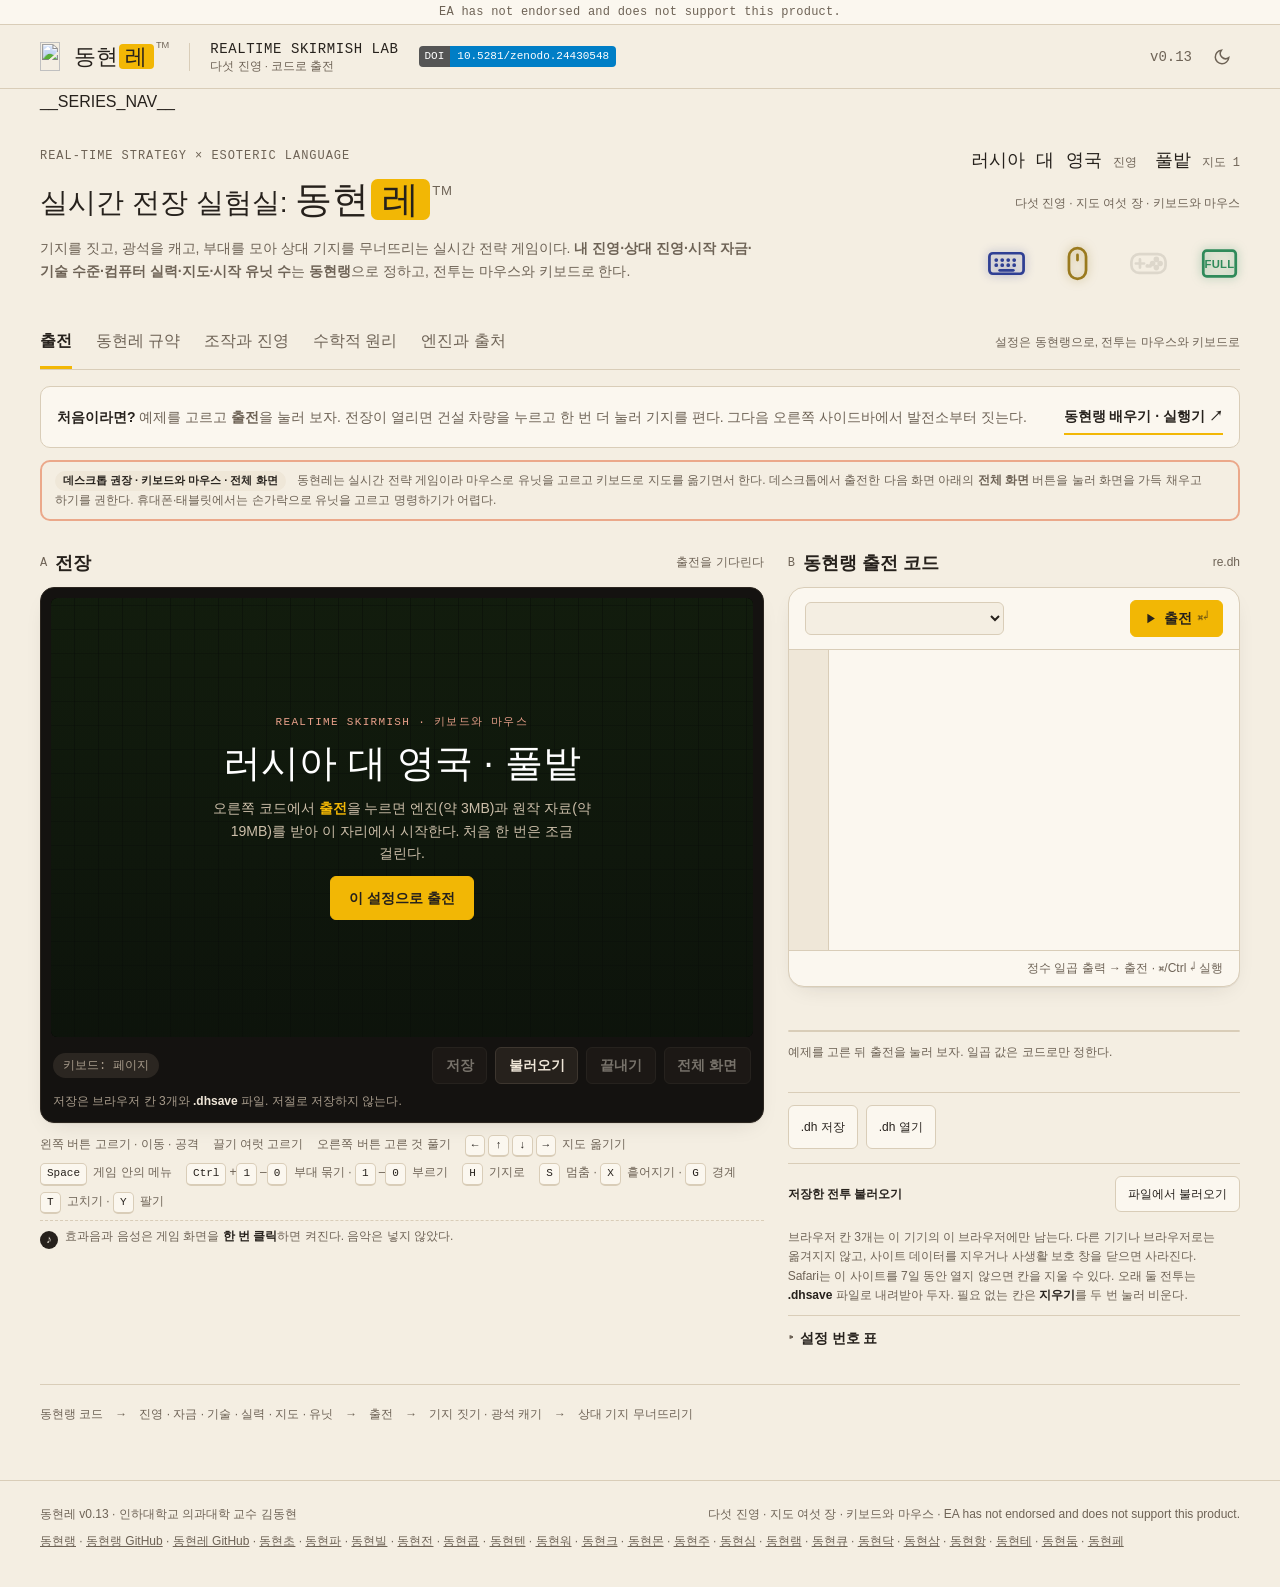
==== src/index.html @ bef005ad "v0.13: macOS Safari 방향키 고침 · ‘엔진과 출처’에서 시험·후원·알려 둔 한계를 뺌 - 방향키 고침은 d999a5c에 있음. 이 커밋은 판 번호와 글. - ‘지도" ====
<!doctype html>
<html lang="ko" data-theme="light">
<head>
  <meta charset="utf-8"><meta name="viewport" content="width=device-width,initial-scale=1">
  <meta name="description" content="내 진영·상대 진영·시작 자금·기술 수준·컴퓨터 실력·지도·시작 유닛 수를 동현랭 코드로 정하고, 컴퓨터와 1:1 실시간 전투를 마우스와 키보드로 한다.">
  <title>동현레™ · 코드로 정하고 마우스와 키보드로 싸운다</title>
  <link rel="icon" type="image/x-icon" sizes="16x16 32x32 48x48" href="./favicon.ico">
  <link rel="icon" type="image/png" sizes="32x32" href="./favicon.png">
  <link rel="apple-touch-icon" sizes="180x180" href="./apple-touch-icon.png">
  <link rel="stylesheet" href="./style.css">
</head>
<body>
<p class="ea-note" role="note">EA has not endorsed and does not support this product.</p>
<header class="header">
  <a class="brand" href="#" aria-label="동현레 첫 화면으로"><span class="brand-main"><img class="brand-icon" src="__BRAND_ICON__" alt="" width="96" height="96">동현<span>레</span><sup>TM</sup></span><i class="brand-divider"></i><span class="brand-sub">REALTIME SKIRMISH LAB<small>다섯 진영 · 코드로 출전</small></span></a><a class="doi-badge" href="https://doi.org/10.5281/zenodo.24430548" target="_blank" rel="noopener" aria-label="동현레 Zenodo DOI 10.5281/zenodo.24430548" title="Zenodo DOI (모든 버전)"><b>DOI</b><span>10.5281/zenodo.24430548</span></a>
  <div class="edition">v0.13<button id="theme" class="icon-btn" aria-label="밝은 화면과 어두운 화면 전환" title="화면 전환" aria-pressed="false"><svg width="18" height="18" viewBox="0 0 24 24" fill="none" stroke="currentColor" stroke-width="2" stroke-linecap="round" aria-hidden="true" focusable="false"><path d="M21 12.8A9 9 0 1 1 11.2 3a7 7 0 0 0 9.8 9.8z"/></svg></button></div>
</header>
<main>
__SERIES_NAV__
  <section class="intro">
    <div><div class="eyebrow">REAL-TIME STRATEGY × ESOTERIC LANGUAGE</div><h1>실시간 전장 실험실: <span class="title-brand">동현<span>레</span><sup>TM</sup></span></h1><p>기지를 짓고, 광석을 캐고, 부대를 모아 상대 기지를 무너뜨리는 실시간 전략 게임이다. <strong>내 진영·상대 진영·시작 자금·기술 수준·컴퓨터 실력·지도·시작 유닛 수</strong>는 <strong>동현랭</strong>으로 정하고, 전투는 마우스와 키보드로 한다.</p></div>
    <div class="model-stamp"><strong id="stamp-map">러시아 대 영국 <span>진영</span></strong><strong id="stamp-skill">풀밭 <span>지도 1</span></strong><small>다섯 진영 · 지도 여섯 장 · 키보드와 마우스</small><div class="input-marks" role="group" aria-label="입력 표식 · 쓸 수 있는 것: 키보드·마우스·전체 화면"><span class="mark on kb" tabindex="0" data-tip="키보드 가능 · 이 실험실은 키보드로 지도를 옮기고 단축키로 명령한다." aria-label="키보드 가능"><svg viewBox="0 0 24 24" aria-hidden="true"><rect x="2" y="6" width="20" height="12" rx="2"/><path class="dots" d="M6 10h.01M9.5 10h.01M13 10h.01M16.5 10h.01M6 13h.01M9.5 13h.01M13 13h.01M16.5 13h.01"/><path d="M8 16h8"/></svg></span><span class="mark on ms" tabindex="0" data-tip="마우스 가능 · 이 실험실은 마우스로 유닛을 고르고 명령하고, 사이드바에서 건물과 유닛을 고른다." aria-label="마우스 가능"><svg viewBox="0 0 24 24" aria-hidden="true"><rect x="7" y="3" width="10" height="18" rx="5"/><path d="M12 7v3"/></svg></span><span class="mark off gp" tabindex="0" data-tip="게임패드 안 됨 · 이 실험실은 게임패드로 조작하지 않는다." aria-label="게임패드 안 됨"><svg viewBox="0 0 24 24" aria-hidden="true"><rect x="2" y="6.5" width="20" height="11" rx="4.5"/><path d="M7 9.6v4.8M4.6 12h4.8"/><circle cx="16.6" cy="9.6" r=".85"/><circle cx="14.4" cy="12" r=".85"/><circle cx="18.8" cy="12" r=".85"/><circle cx="16.6" cy="14.4" r=".85"/><path class="dots" d="M11.3 13.4h.01M12.9 13.4h.01"/></svg></span><span class="mark on fs" tabindex="0" data-tip="전체 화면 가능 · 출전한 뒤 화면 아래 <b>전체 화면</b> 버튼으로 게임 화면을 꽉 채울 수 있다. 이 실험실은 전체 화면으로 하기를 권한다." aria-label="전체 화면 가능"><svg viewBox="0 0 24 24" aria-hidden="true"><rect x="2.5" y="4.5" width="19" height="15" rx="2"/><text class="full" x="12" y="14.6" text-anchor="middle">FULL</text></svg></span></div></div></div>
  </section>
  <nav class="tabs" aria-label="동현레 메뉴"><button class="active" data-tab="play" aria-current="page">출전</button><button data-tab="protocol">동현레 규약</button><button data-tab="rules">조작과 진영</button><button data-tab="math">수학적 원리</button><button data-tab="about">엔진과 출처</button><span>설정은 동현랭으로, 전투는 마우스와 키보드로</span></nav>
  <div class="getting-started"><p><strong>처음이라면?</strong> 예제를 고르고 <b>출전</b>을 눌러 보자. 전장이 열리면 건설 차량을 누르고 한 번 더 눌러 기지를 편다. 그다음 오른쪽 사이드바에서 발전소부터 짓는다.</p><a href="https://raspberry-kim.github.io/donghyun-lang/" target="_blank" rel="noopener">동현랭 배우기 · 실행기 ↗</a></div>
  <p class="mobile-note" id="mobile-note" role="note"><strong>데스크톱 권장 · 키보드와 마우스 · 전체 화면</strong> 동현레는 실시간 전략 게임이라 마우스로 유닛을 고르고 키보드로 지도를 옮기면서 한다. 데스크톱에서 출전한 다음 화면 아래의 <b>전체 화면</b> 버튼을 눌러 화면을 가득 채우고 하기를 권한다. 휴대폰·태블릿에서는 손가락으로 유닛을 고르고 명령하기가 어렵다.</p>

  <section class="tab-panel" id="tab-play">
    <div class="play-grid">
      <div class="field-col">
        <div class="section-title"><h2><span>A</span> 전장</h2><span id="status" role="status">출전을 기다린다</span></div>
        <div class="game-wrap">
          <div class="game-screen" id="screen">
            <div class="full-tools" id="full-tools" hidden><button id="fs-save" class="exit-full" type="button">저장</button><button id="fs-load" class="exit-full" type="button">불러오기</button><button id="exit-full" class="exit-full" type="button" aria-label="전체 화면 닫기">✕ 닫기</button></div>
            <p class="full-hint" id="full-hint" hidden>원래 화면으로 돌아오려면 <b>✕ 닫기</b>를 누른다. <b>저장</b>과 <b>불러오기</b> 버튼도 함께 있다.</p>
            <p class="fs-note" id="fs-note" role="status" hidden></p>
            <div class="menu-back" id="menu-back" hidden><div class="game-menu" id="menu" role="dialog" aria-modal="true" aria-labelledby="menu-title"></div></div>
            <div class="game-poster" id="poster">
              <div class="game-poster-in">
                <span class="game-tag">REALTIME SKIRMISH · 키보드와 마우스</span>
                <strong id="poster-map">러시아 대 영국 · 풀밭</strong>
                <p>오른쪽 코드에서 <b>출전</b>을 누르면 엔진(약 3MB)과 원작 자료(약 19MB)를 받아 이 자리에서 시작한다. 처음 한 번은 조금 걸린다.</p>
                <button id="poster-run" class="dh-btn dh-run">이 설정으로 출전</button>
                <button id="poster-cont" class="dh-btn" hidden>이어하기</button>
              </div>
            </div>
          </div>
          <div class="game-bar">
            <span class="focus-pill" id="focus-pill" data-on="false">키보드: 페이지</span>
            <button id="game-save" class="dh-btn" disabled title="지금 전투를 브라우저 칸이나 파일에 적어 둔다">저장</button>
            <button id="game-load" class="dh-btn" title="저장해 둔 전투를 이어 한다">불러오기</button><input id="load-file" type="file" accept=".dhsave,.json,application/json" hidden>
            <button id="stop" class="dh-btn" disabled>끝내기</button>
            <button id="full" class="dh-btn" disabled>전체 화면</button>
            <span class="save-note">저장은 브라우저 칸 3개와 <b>.dhsave</b> 파일. 저절로 저장하지 않는다.</span>
          </div>
        </div>
        <ul class="keys" aria-label="조작">
          <li><span class="pad-tag">왼쪽 버튼</span> 고르기 · 이동 · 공격</li>
          <li><span class="pad-tag">끌기</span> 여럿 고르기</li>
          <li><span class="pad-tag">오른쪽 버튼</span> 고른 것 풀기</li>
          <li><kbd>←</kbd><kbd>↑</kbd><kbd>↓</kbd><kbd>→</kbd> 지도 옮기기</li>
          <li><kbd>Space</kbd> 게임 안의 메뉴</li>
          <li><kbd>Ctrl</kbd>+<kbd>1</kbd>–<kbd>0</kbd> 부대 묶기 · <kbd>1</kbd>–<kbd>0</kbd> 부르기</li>
          <li><kbd>H</kbd> 기지로</li>
          <li><kbd>S</kbd> 멈춤 · <kbd>X</kbd> 흩어지기 · <kbd>G</kbd> 경계</li>
          <li><kbd>T</kbd> 고치기 · <kbd>Y</kbd> 팔기</li>
          <li class="key-sound"><span class="snd-ico" aria-hidden="true">♪</span> 효과음과 음성은 게임 화면을 <b>한 번 클릭</b>하면 켜진다. 음악은 넣지 않았다.</li>
        </ul>
      </div>
      <div class="side-col">
        <div class="section-title"><h2><span>B</span> 동현랭 출전 코드</h2><span>re.dh</span></div>
        <div class="dh-panel">
          <div class="dh-head"><select id="example" aria-label="동현랭 출전 예제 선택"></select><span class="dh-spacer"></span><button id="run" class="dh-btn dh-run" title="Ctrl/⌘ + Enter"><svg viewBox="0 0 24 24" fill="currentColor" aria-hidden="true"><path d="M7 4.5v15l12-7.5z"></path></svg>출전 <kbd>⌘↵</kbd></button></div>
          <div class="code-wrap"><div id="lines" aria-hidden="true"></div><textarea id="code" aria-label="동현랭 출전 코드" spellcheck="false" autocomplete="off" autocapitalize="off"></textarea></div>
          <div class="code-meta dh-status"><span id="line-count"></span><span>정수 일곱 출력 → 출전 · ⌘/Ctrl ↵ 실행</span></div>
        </div>
        <p id="example-note"></p>
        <div class="sortie-card" id="set-card"></div>
        <p id="result" aria-live="polite">예제를 고른 뒤 출전을 눌러 보자. 일곱 값은 코드로만 정한다.</p>
        <div class="file-row"><button id="save">.dh 저장</button><label class="file-label">.dh 열기<input id="open" type="file" accept=".dh,.txt,text/plain" hidden></label></div>
        <div class="load-box"><div class="load-head"><strong>저장한 전투 불러오기</strong><label class="file-label" tabindex="0">파일에서 불러오기<input id="load-file-setup" type="file" accept=".dhsave,.json,application/json" hidden></label></div><div class="slot-list" id="slot-list"></div><p class="slot-note">브라우저 칸 3개는 이 기기의 이 브라우저에만 남는다. 다른 기기나 브라우저로는 옮겨지지 않고, 사이트 데이터를 지우거나 사생활 보호 창을 닫으면 사라진다. Safari는 이 사이트를 7일 동안 열지 않으면 칸을 지울 수 있다. 오래 둘 전투는 <b>.dhsave</b> 파일로 내려받아 두자. 필요 없는 칸은 <b>지우기</b>를 두 번 눌러 비운다.</p></div>
        <details class="lang-rule"><summary>설정 번호 표</summary><div class="table-wrap"><table><thead><tr><th>자리</th><th>설정</th><th>값</th><th>기본값</th></tr></thead><tbody><tr><td>첫째</td><td>내 진영</td><td>1 러시아 · 2 영국 · 3 우크라이나 · 4 독일 · 5 프랑스</td><td>1</td></tr><tr><td>둘째</td><td>상대 진영</td><td>1–5 (위와 같음)</td><td>2</td></tr><tr><td>셋째</td><td>시작 자금</td><td>500–10000</td><td>5000</td></tr><tr><td>넷째</td><td>기술 수준</td><td>1–10</td><td>10</td></tr><tr><td>다섯째</td><td>컴퓨터 실력</td><td>1 쉬움 · 2 보통 · 3 어려움</td><td>2</td></tr><tr><td>여섯째</td><td>지도</td><td>1 풀밭 · 2 큰 호수 · 3 두 호수 사이 · 4 바닷가 · 5 눈밭 · 6 얼음 연못</td><td>1</td></tr><tr><td>일곱째</td><td>시작 유닛 수</td><td>0–12</td><td>2</td></tr></tbody></table></div></details>
      </div>
    </div>
    <div class="workflow"><span>동현랭 코드</span><b>→</b><span>진영 · 자금 · 기술 · 실력 · 지도 · 유닛</span><b>→</b><span>출전</span><b>→</b><span>기지 짓기 · 광석 캐기</span><b>→</b><span>상대 기지 무너뜨리기</span></div>
  </section>

  <section class="tab-panel document" id="tab-protocol" hidden>
    <div class="doc-heading"><div class="eyebrow">SORTIE PROTOCOL</div><h2>동현레 규약</h2></div>
    <div class="doc-columns">
      <div>
        <h3>코드 안내</h3>
        <p>동현랭 코드가 출력한 정수 일곱 개를 차례로 읽는다.</p>
        <div class="table-wrap"><table class="proto">
          <thead><tr><th>순서</th><th>값</th><th>범위</th><th>기본</th></tr></thead>
          <tbody>
            <tr><td>1</td><td>내 진영</td><td><code>1</code> 러시아 · <code>2</code> 영국 · <code>3</code> 우크라이나 · <code>4</code> 독일 · <code>5</code> 프랑스</td><td>1</td></tr>
            <tr><td>2</td><td>상대 진영</td><td><code>1</code>–<code>5</code> (위와 같음)</td><td>2</td></tr>
            <tr><td>3</td><td>시작 자금</td><td><code>500</code>–<code>10000</code></td><td>5000</td></tr>
            <tr><td>4</td><td>기술 수준</td><td><code>1</code>–<code>10</code></td><td>10</td></tr>
            <tr><td>5</td><td>컴퓨터 실력</td><td><code>1</code> 쉬움 · <code>2</code> 보통 · <code>3</code> 어려움</td><td>2</td></tr>
            <tr><td>6</td><td>지도</td><td><code>1</code>–<code>6</code></td><td>1</td></tr>
            <tr><td>7</td><td>시작 유닛 수</td><td><code>0</code>–<code>12</code></td><td>2</td></tr>
          </tbody>
        </table></div>
        <ul>
          <li>아무것도 출력하지 않으면 기본값 <code>1 2 5000 10 2 1 2</code>로 나선다.</li>
          <li>정수가 일곱 개가 아니거나 범위를 벗어나면 출전하지 않고 오류를 알려 준다.</li>
          <li>내 진영과 상대 진영에 같은 번호를 써도 된다. 같은 진영끼리 싸운다.</li>
          <li>상대는 언제나 컴퓨터 하나다. 캠페인과 여럿이 하는 전투는 넣지 않았다.</li>
        </ul>
        <h3>예제</h3>
        <p><strong>01 · 기본</strong>은 <code>1 2 5000 10 2 1 2</code>를 출력한다. 5000은 <code>도오오오오오오오오옹 도오오오오오오오오옹 도오오오오오오오오옹 도오오오옹</code>(10 × 10 × 10 × 5)이다. 동현랭은 띄어 쓴 수를 곱한다. <strong>06 · 계산해서 정하기</strong>는 기술 수준 5를 변수 <code>동현</code>에 담고 시작 자금 = 기술 수준 × 800 + 2000을 계산해 <code>3 4 6000 5 2 4 3</code>을 출력한다.</p>
        <h3>이기고 지는 것</h3>
        <p>상대의 건물과 유닛이 하나도 남지 않으면 이긴다. 내 것이 하나도 남지 않으면 진다. 건물만 부숴서는 끝나지 않는다. 숨은 보병 하나까지 찾아야 한다. 전투가 끝나면 화면에 결과가 나오고, 코드를 고쳐 다시 출전할 수 있다.</p>
      </div>
      <div>
        <h3>값이 듣는 때</h3>
        <ul>
          <li><strong>진영</strong>은 쓸 수 있는 건물·유닛과 배율 한 가지를 정한다. 러시아와 우크라이나는 소련 편 장비를, 영국·독일·프랑스는 연합 편 장비를 쓴다.</li>
          <li><strong>시작 자금</strong>은 나와 컴퓨터가 똑같이 받는다.</li>
          <li><strong>기술 수준</strong>이 낮으면 뒤쪽 건물과 유닛이 사이드바에 나오지 않는다. 컴퓨터도 같다.</li>
          <li><strong>컴퓨터 실력</strong>은 배율과 게임 빠르기를 함께 바꾼다. 쉬움은 1초에 15틀, 보통은 20틀, 어려움은 30틀로 흐른다.</li>
          <li><strong>지도</strong>마다 시작 자리가 두 곳 있다. 어느 쪽에서 시작할지는 전투마다 무작위다.</li>
          <li><strong>시작 유닛 수</strong>는 건설 차량과 함께 오는 유닛의 수다. 0이면 건설 차량만 온다. 어떤 유닛이 오는지는 엔진이 진영과 기술 수준을 보고 고른다.</li>
        </ul>
        <h3>저장과 불러오기</h3>
        <p>게임 화면 아래의 <b>저장</b>을 누르면 전투가 멎고 메뉴가 뜬다. <b>브라우저 칸</b> 셋 가운데 하나에 적거나 <b>.dhsave</b> 파일로 내려받는다. <b>불러오기</b>는 칸이나 파일에서 그 전투를 되살린다. 진영·지도·자금은 저장할 때 그대로이고, 편집기의 코드는 바뀌지 않는다. 전체 화면에서도 같은 버튼이 화면에 함께 뜬다. 저절로 저장하지는 않는다.</p>
        <p>브라우저 칸은 이 기기의 이 브라우저에만 남는다. 다른 기기로 옮기거나 오래 두려면 파일로 내려받자. 저장 파일에는 엔진이 쓴 저장 파일(약 170KB)이 통째로 들어간다. 그래서 엔진이 바뀐 뒤의 판에서는 읽지 못할 수 있다. 게임 안의 메뉴(Options)가 열려 있으면 저장되지 않으니, 닫고 누르자.</p>
        <h3>게임 안의 메뉴로 저장하기</h3>
        <p>전투 중에 <kbd>Space</kbd>(또는 화면 왼쪽 위의 Options)로 메뉴를 열고 <b>Save Mission</b>을 고른다. 이름을 적고 Save를 누르면 이 브라우저의 보관함에 남고 메뉴로 돌아온다. <b>Resume Mission</b>을 누르면 전투가 이어진다. 다음에 이 페이지를 열면 전장 화면에 <b>이어하기</b> 버튼이 나온다. 누르면 저장 목록이 열리고, 하나를 골라 Load를 누르면 그 전투로 돌아간다.</p>
        <p>이어 하는 전투는 저장할 때의 진영·지도·자금 그대로이고, 지금 코드의 값은 쓰지 않는다. 저장한 것은 이 브라우저 안에만 있다. 사이트 자료를 지우면 함께 사라진다. 게임 안의 글자는 원작 그대로 영어다.</p>
        <h3>처음 받는 것</h3>
        <p>출전을 누르면 엔진(약 3MB)과 원작 자료(약 19MB)를 받는다. 브라우저가 한 번 받아 두면 다음부터는 금방 열린다.</p>
      </div>
    </div>
  </section>

  <section class="tab-panel document" id="tab-rules" hidden>
    <div class="doc-heading"><div class="eyebrow">CONTROLS & FACTIONS</div><h2>조작과 진영</h2></div>
    <div class="doc-columns">
      <div>
        <p class="input-note">머리글 오른쪽에 붙은 네 아이콘(키보드·마우스·게임패드·전체 화면 FULL)은 입력 표식이다. 켜진 것만 이 실험실에서 쓸 수 있다.</p>
        <h3>마우스</h3>
        <div class="table-wrap"><table class="proto">
          <tbody>
            <tr><td>왼쪽 버튼</td><td>내 유닛·건물 고르기. 유닛을 고른 뒤 땅을 누르면 이동, 상대를 누르면 공격</td></tr>
            <tr><td>왼쪽 버튼 끌기</td><td>네모 안의 내 유닛을 모두 고르기</td></tr>
            <tr><td>오른쪽 버튼</td><td>고른 것 풀기 · 건물 놓기 그만두기</td></tr>
            <tr><td>건설 차량</td><td>고른 뒤 차량을 한 번 더 누르면 건설소로 펴진다</td></tr>
            <tr><td>사이드바 아이콘</td><td>왼쪽 버튼으로 짓기 시작. 건물은 다 되면(READY) 한 번 더 누르고 놓을 자리를 누른다. 오른쪽 버튼은 멈춤, 한 번 더 누르면 취소</td></tr>
          </tbody>
        </table></div>
        <p class="small-note">건물은 내 건물 바로 옆에만 놓을 수 있다. 사이드바의 왼쪽 줄이 건물, 오른쪽 줄이 유닛이다.</p>
        <h3>키보드</h3>
        <div class="table-wrap"><table class="proto">
          <tbody>
            <tr><td><kbd>←</kbd> <kbd>↑</kbd> <kbd>↓</kbd> <kbd>→</kbd></td><td>지도 옮기기(누르고 있으면 계속 움직인다)</td></tr>
            <tr><td><kbd>Space</kbd> · <kbd>Esc</kbd></td><td>메뉴 열기: 저장(Save Mission) · 불러오기(Load Mission) · 소리와 빠르기(Game Controls) · 그만두기(Abort Mission) · 돌아가기(Resume Mission). 메뉴가 열려 있는 동안 전투는 멈춘다</td></tr>
            <tr><td><kbd>Ctrl</kbd>+<kbd>1</kbd>–<kbd>0</kbd></td><td>고른 유닛을 부대로 묶기</td></tr>
            <tr><td><kbd>1</kbd>–<kbd>0</kbd></td><td>부대 부르기 · <kbd>Shift</kbd>와 함께 누르면 더해서 고르기 · <kbd>Alt</kbd>와 함께 누르면 그 부대로 화면 옮기기</td></tr>
            <tr><td><kbd>H</kbd></td><td>내 기지로 화면 옮기기</td></tr>
            <tr><td><kbd>Home</kbd></td><td>고른 유닛으로 화면 옮기기</td></tr>
            <tr><td><kbd>N</kbd></td><td>다음 유닛 고르기</td></tr>
            <tr><td><kbd>E</kbd></td><td>화면 안의 내 유닛 모두 고르기</td></tr>
            <tr><td><kbd>S</kbd></td><td>멈춤</td></tr>
            <tr><td><kbd>X</kbd></td><td>흩어지기</td></tr>
            <tr><td><kbd>G</kbd></td><td>자리 지키며 경계</td></tr>
            <tr><td><kbd>F</kbd></td><td>대형 맞춰 움직이기</td></tr>
            <tr><td><kbd>Q</kbd> 누른 채</td><td>이동 명령을 이어 붙이기</td></tr>
            <tr><td><kbd>Ctrl</kbd> 누른 채</td><td>땅이나 내 것도 억지로 공격</td></tr>
            <tr><td><kbd>Alt</kbd> 누른 채</td><td>억지로 이동(밟고 지나가기)</td></tr>
            <tr><td><kbd>T</kbd> · <kbd>Y</kbd></td><td>고치기 · 팔기(누른 뒤 건물을 누른다)</td></tr>
            <tr><td><kbd>U</kbd></td><td>레이더 지도 크게·작게(레이더 돔이 있을 때)</td></tr>
            <tr><td><kbd>PageUp</kbd> · <kbd>PageDown</kbd></td><td>사이드바 목록 올리기 · 내리기</td></tr>
            <tr><td><kbd>F9</kbd>–<kbd>F12</kbd></td><td>책갈피 자리로 가기(<kbd>Ctrl</kbd>과 함께 누르면 지금 자리를 책갈피로)</td></tr>
          </tbody>
        </table></div>
      </div>
      <div>
        <h3>기지를 세우는 차례</h3>
        <ol class="steps">
          <li><strong>건설 차량 펴기.</strong> 건설 차량을 누르고 한 번 더 누른다. 건설소가 서면 사이드바에 건물이 나온다.</li>
          <li><strong>발전소.</strong> 전력이 모자라면 모든 건설이 느려진다.</li>
          <li><strong>광석 정제소.</strong> 광석 트럭 한 대가 함께 온다. 트럭이 광석밭을 스스로 오간다.</li>
          <li><strong>막사.</strong> 보병을 뽑는다. 사이드바 오른쪽 줄에 보병이 나온다.</li>
          <li><strong>군수 공장.</strong> 전차를 뽑는다. 그다음은 레이더 돔, 기술 센터 순이다.</li>
        </ol>
        <p class="small-note">자금이 떨어지면 짓던 것이 멈춘다. 광석 트럭을 한 대 더 뽑으면 돈이 빨리 모인다.</p>
        <h3>전체 화면</h3>
        <p>출전한 뒤 화면 아래의 <b>전체 화면</b> 버튼을 누른다. 전체 화면에서 <kbd>Esc</kbd>는 브라우저가 전체 화면을 닫는 데 쓰므로, 게임 메뉴는 <kbd>Space</kbd>로 연다. 화면 양옆의 검은 띠에 포인터를 대면 지도가 그쪽으로 움직인다. 창 안에서 할 때는 방향키로 지도를 옮기는 편이 쉽다.</p>
        <h3>원작과 다르게 한 곳</h3>
        <ul>
          <li>제목 화면과 메뉴를 거치지 않고 코드의 값으로 바로 전투를 연다.</li>
          <li>캠페인·영상·음악·여럿이 하는 전투는 넣지 않았다. 효과음과 음성은 난다.</li>
          <li>컴퓨터의 진영을 코드로 정한다. 원작은 컴퓨터의 진영을 무작위로 고른다.</li>
          <li>1:1 전투도 저장하고 이어 할 수 있게 열었다. 페이지의 <b>저장</b>·<b>불러오기</b> 버튼이 엔진의 저장 파일을 주고받는다.</li>
          <li>방향키로 지도를 옮긴다. 그래서 사이드바 목록은 <kbd>PageUp</kbd>·<kbd>PageDown</kbd>으로 옮겼다. 방향키를 누르는 동안에는 포인터가 가장자리에 있어도 방향키를 따른다.</li>
          <li>키보드가 페이지 쪽에 있어도 전투 중이면 방향키가 지도를 옮긴다. 코드 칸에 글자를 적고 있을 때는 방향키가 커서를 옮긴다.</li>
          <li>포인터가 게임 화면 밖에 있으면 지도가 움직이지 않는다. 끌다가 화면 밖에서 버튼을 놓아도 같다.</li>
          <li>사이드바를 처음부터 열어 둔다.</li>
          <li>시작 자리는 지도에 적은 두 곳만 쓴다.</li>
          <li>지도 여섯 장은 새로 만들었다. 원작의 지도는 쓰지 않았다.</li>
        </ul>
      </div>
    </div>
    <div class="doc-wide">
      <h3>진영 다섯</h3>
      <p>진영마다 남보다 나은 점이 꼭 한 가지씩 있다. 원작의 규칙 그대로다. 쓸 수 있는 장비는 소련 편과 연합 편으로 갈린다.</p>
      <div class="faction-grid">
        <div class="faction"><span class="f-num">1</span><h4>러시아</h4><span class="f-side sov">소련 편</span><p><b>값이 10% 싸다.</b> 발전소 270, 중전차 855. 같은 돈으로 더 많이 뽑는다.</p></div>
        <div class="faction"><span class="f-num">2</span><h4>영국</h4><span class="f-side all">연합 편</span><p><b>10% 단단하다.</b> 받는 피해가 0.909배다. 오래 버틴다.</p></div>
        <div class="faction"><span class="f-num">3</span><h4>우크라이나</h4><span class="f-side sov">소련 편</span><p><b>10% 빠르다.</b> 땅 위의 유닛이 1.1배 빠르기로 움직인다.</p></div>
        <div class="faction"><span class="f-num">4</span><h4>독일</h4><span class="f-side all">연합 편</span><p><b>화력이 10% 세다.</b> 한 발 한 발이 1.1배 아프다.</p></div>
        <div class="faction"><span class="f-num">5</span><h4>프랑스</h4><span class="f-side all">연합 편</span><p><b>10% 빨리 쏜다.</b> 재장전 시간이 0.909배다.</p></div>
      </div>
      <div class="doc-columns">
        <div><h3>소련 편의 장비</h3><p>중전차·맘모스 전차·V2 로켓, 화염 탑·테슬라 코일·대공 미사일, 비행장의 야크·미그와 헬기 하인드, 잠수함, 척탄병·화염방사병·군견, 철의 장막. 크고 세지만 비싸고 느리다.</p></div>
        <div><h3>연합 편의 장비</h3><p>경전차·중형 전차·레인저·장갑차·자주포, 토치카·포탑·대공포, 헬기 롱보우, 건보트·구축함·순양함, 로켓병·의무병·스파이·도둑, 갭 발생기·크로노스피어·가짜 건물. 빠르고 가짓수가 많다.</p></div>
      </div>
    </div>
    <div class="doc-wide">
      <h3>지도 여섯 장</h3>
      <p>지도는 내가 생성기(<code>engine/maps/mkmaps.py</code>)로 만들었다. 다섯 장은 한가운데를 중심으로 반 바퀴 돌려도 같은 모양이고, 바닷가는 좌우로 뒤집어도 같은 모양이다. 그래서 두 시작 자리의 조건이 같다. 아래는 얼개 그림이다.</p>
      <div class="map-grid"><figure><div class="map-pic"><img src="__MAP_1__" alt="지도 1 풀밭의 얼개 그림" loading="lazy"></div><figcaption><b>1 · 풀밭</b>64 × 64칸. 나무와 광석밭이 고루 흩어진 평지다. 길을 막는 것이 없어 가장 빨리 만난다.</figcaption></figure><figure><div class="map-pic"><img src="__MAP_2__" alt="지도 2 큰 호수의 얼개 그림" loading="lazy"></div><figcaption><b>2 · 큰 호수</b>76 × 60칸. 한가운데의 큰 호수를 위나 아래로 돌아간다.</figcaption></figure><figure><div class="map-pic"><img src="__MAP_3__" alt="지도 3 두 호수 사이의 얼개 그림" loading="lazy"></div><figcaption><b>3 · 두 호수 사이</b>72 × 72칸. 위와 아래에서 시작한다. 두 호수 사이의 좁은 길이 지름길이다.</figcaption></figure><figure><div class="map-pic"><img src="__MAP_4__" alt="지도 4 바닷가의 얼개 그림" loading="lazy"></div><figcaption><b>4 · 바닷가</b>84 × 56칸. 가장 넓게 벌어진 지도다. 아래쪽은 바다라 배를 띄울 수 있다.</figcaption></figure><figure><div class="map-pic"><img src="__MAP_5__" alt="지도 5 눈밭의 얼개 그림" loading="lazy"></div><figcaption><b>5 · 눈밭</b>68 × 68칸. 눈 덮인 평지다. 풀밭과 닮았지만 조금 넓다.</figcaption></figure><figure><div class="map-pic"><img src="__MAP_6__" alt="지도 6 얼음 연못의 얼개 그림" loading="lazy"></div><figcaption><b>6 · 얼음 연못</b>76 × 76칸. 연못 네 개가 가운데 길을 열십자로 나눈다. 가장 넓다.</figcaption></figure></div>
      <ul class="map-key" aria-label="얼개 그림의 색"><li><i style="background:#e8684e;border-radius:50%"></i>시작 자리</li><li><i style="background:#deb23c"></i>광석</li><li><i style="background:#7ed6e8"></i>보석</li><li><i style="background:#966c2c"></i>광산</li><li><i style="background:#2c5430"></i>나무</li><li><i style="background:#427496"></i>물</li><li><i style="background:#c4b480"></i>물가</li></ul>
    </div>
    <div class="doc-wide">
      <h3>건물 표</h3>
      <p>값·체력·전력은 엔진에 들어 있는 원래 값이다. ‘기술’은 사이드바에 나오기 시작하는 넷째 값(기술 수준)이다. 전력의 +는 만드는 양, −는 쓰는 양이다.</p>
      <div class="table-wrap"><table class="proto units"><thead><tr><th>건물</th><th>편</th><th>기술</th><th>값</th><th>전력</th><th>체력</th><th>장갑</th></tr></thead><tbody><tr><td>가짜 건설소 <code>FACF</code></td><td class="side-all">연합</td><td>1</td><td>50</td><td>−2</td><td>30</td><td>없음</td></tr><tr><td>광석 저장고 <code>SILO</code></td><td>모두</td><td>1</td><td>150</td><td>−10</td><td>300</td><td>나무</td></tr><tr><td>발전소 <code>POWR</code></td><td>모두</td><td>1</td><td>300</td><td>+100</td><td>400</td><td>나무</td></tr><tr><td>막사(소련) <code>BARR</code></td><td class="side-sov">소련</td><td>1</td><td>300</td><td>−20</td><td>800</td><td>나무</td></tr><tr><td>막사(연합) <code>TENT</code></td><td class="side-all">연합</td><td>1</td><td>300</td><td>−20</td><td>800</td><td>나무</td></tr><tr><td>광석 정제소 <code>PROC</code></td><td>모두</td><td>1</td><td>2000</td><td>−30</td><td>900</td><td>나무</td></tr><tr><td>모래주머니 <code>SBAG</code></td><td class="side-all">연합</td><td>1</td><td>25</td><td>0</td><td>1</td><td>없음</td></tr><tr><td>철조망 <code>FENC</code></td><td class="side-sov">소련</td><td>1</td><td>25</td><td>0</td><td>1</td><td>없음</td></tr><tr><td>토치카 <code>PBOX</code></td><td class="side-all">연합</td><td>1</td><td>400</td><td>−15</td><td>400</td><td>나무</td></tr><tr><td>화염 탑 <code>FTUR</code></td><td class="side-sov">소련</td><td>1</td><td>600</td><td>−20</td><td>400</td><td>중장갑</td></tr><tr><td>가짜 군수 공장 <code>WEAF</code></td><td class="side-all">연합</td><td>2</td><td>50</td><td>−2</td><td>30</td><td>없음</td></tr><tr><td>가짜 조선소 <code>SYRF</code></td><td class="side-all">연합</td><td>2</td><td>50</td><td>−2</td><td>30</td><td>없음</td></tr><tr><td>가짜 레이더 돔 <code>DOMF</code></td><td class="side-all">연합</td><td>2</td><td>50</td><td>−2</td><td>30</td><td>없음</td></tr><tr><td>개집 <code>KENN</code></td><td class="side-sov">소련</td><td>2</td><td>200</td><td>−10</td><td>400</td><td>나무</td></tr><tr><td>위장 토치카 <code>HBOX</code></td><td class="side-all">연합</td><td>2</td><td>600</td><td>−15</td><td>600</td><td>나무</td></tr><tr><td>조선소 <code>SYRD</code></td><td class="side-all">연합</td><td>2</td><td>650</td><td>−30</td><td>1000</td><td>경장갑</td></tr><tr><td>잠수함 기지 <code>SPEN</code></td><td class="side-sov">소련</td><td>2</td><td>650</td><td>−30</td><td>1000</td><td>경장갑</td></tr><tr><td>레이더 돔 <code>DOME</code></td><td>모두</td><td>2</td><td>1000</td><td>−40</td><td>1000</td><td>나무</td></tr><tr><td>정비소 <code>FIX</code></td><td>모두</td><td>2</td><td>1200</td><td>−30</td><td>800</td><td>나무</td></tr><tr><td>군수 공장 <code>WEAP</code></td><td>모두</td><td>2</td><td>2000</td><td>−30</td><td>1000</td><td>경장갑</td></tr><tr><td>포탑 <code>GUN</code></td><td class="side-all">연합</td><td>2</td><td>600</td><td>−40</td><td>400</td><td>중장갑</td></tr><tr><td>대공포 <code>AGUN</code></td><td class="side-all">연합</td><td>3</td><td>600</td><td>−50</td><td>400</td><td>중장갑</td></tr><tr><td>비행장 <code>AFLD</code></td><td class="side-sov">소련</td><td>3</td><td>600</td><td>−30</td><td>1000</td><td>중장갑</td></tr><tr><td>소련 기술 센터 <code>STEK</code></td><td class="side-sov">소련</td><td>4</td><td>1500</td><td>−100</td><td>600</td><td>나무</td></tr><tr><td>테슬라 코일 <code>TSLA</code></td><td class="side-sov">소련</td><td>4</td><td>1500</td><td>−150</td><td>400</td><td>중장갑</td></tr><tr><td>콘크리트 벽 <code>BRIK</code></td><td>모두</td><td>5</td><td>100</td><td>0</td><td>1</td><td>없음</td></tr><tr><td>고급 발전소 <code>APWR</code></td><td>모두</td><td>5</td><td>500</td><td>+200</td><td>700</td><td>나무</td></tr><tr><td>대공 미사일 <code>SAM</code></td><td class="side-sov">소련</td><td>6</td><td>750</td><td>−20</td><td>400</td><td>중장갑</td></tr><tr><td>헬기장 <code>HPAD</code></td><td>모두</td><td>6</td><td>1500</td><td>−10</td><td>800</td><td>나무</td></tr><tr><td>갭 발생기 <code>GAP</code></td><td class="side-all">연합</td><td>7</td><td>500</td><td>−60</td><td>1000</td><td>나무</td></tr><tr><td>연합 기술 센터 <code>ATEK</code></td><td class="side-all">연합</td><td>7</td><td>1500</td><td>−200</td><td>400</td><td>나무</td></tr><tr><td>철의 장막 <code>IRON</code></td><td class="side-sov">소련</td><td>9</td><td>2800</td><td>−200</td><td>400</td><td>나무</td></tr><tr><td>크로노스피어 <code>PDOX</code></td><td class="side-all">연합</td><td>9</td><td>2800</td><td>−200</td><td>400</td><td>나무</td></tr><tr><td>미사일 격납고 <code>MSLO</code></td><td>모두</td><td>10</td><td>2500</td><td>−100</td><td>400</td><td>중장갑</td></tr></tbody></table></div>
      <h3>유닛 표</h3>
      <p>재장전은 다음 발까지의 틀 수, 사거리는 칸 수다. 화력이 음수인 의무병은 고치는 양이다.</p>
      <div class="table-wrap"><table class="proto units"><thead><tr><th>유닛</th><th>편</th><th>갈래</th><th>기술</th><th>값</th><th>체력</th><th>장갑</th><th>속도</th><th>화력</th><th>재장전</th><th>사거리</th><th>탄두</th></tr></thead><tbody><tr><td>광석 트럭 <code>HARV</code></td><td>모두</td><td>차량</td><td>1</td><td>1400</td><td>600</td><td>중장갑</td><td>15</td><td>–</td><td>–</td><td>–</td><td>–</td></tr><tr><td>레인저 <code>JEEP</code></td><td class="side-all">연합</td><td>차량</td><td>2</td><td>600</td><td>150</td><td>경장갑</td><td>25</td><td>15</td><td>20</td><td>4.0</td><td>소화기</td></tr><tr><td>지뢰 차량 <code>MNLY</code></td><td>모두</td><td>차량</td><td>2</td><td>800</td><td>100</td><td>중장갑</td><td>23</td><td>–</td><td>–</td><td>–</td><td>–</td></tr><tr><td>경전차 <code>1TNK</code></td><td class="side-all">연합</td><td>차량</td><td>2</td><td>700</td><td>300</td><td>중장갑</td><td>23</td><td>25</td><td>40</td><td>4.0</td><td>철갑탄</td></tr><tr><td>V2 로켓 <code>V2RL</code></td><td class="side-sov">소련</td><td>차량</td><td>2</td><td>700</td><td>150</td><td>경장갑</td><td>17</td><td>600</td><td>400</td><td>10.0</td><td>고폭탄</td></tr><tr><td>중전차 <code>3TNK</code></td><td class="side-sov">소련</td><td>차량</td><td>2</td><td>950</td><td>400</td><td>중장갑</td><td>17</td><td>30</td><td>70</td><td>4.8</td><td>철갑탄</td></tr><tr><td>장갑차 <code>APC</code></td><td class="side-all">연합</td><td>차량</td><td>3</td><td>800</td><td>200</td><td>중장갑</td><td>25</td><td>15</td><td>20</td><td>4.0</td><td>소화기</td></tr><tr><td>중형 전차 <code>2TNK</code></td><td class="side-all">연합</td><td>차량</td><td>4</td><td>800</td><td>400</td><td>중장갑</td><td>20</td><td>30</td><td>50</td><td>4.8</td><td>철갑탄</td></tr><tr><td>자주포 <code>ARTY</code></td><td class="side-all">연합</td><td>차량</td><td>5</td><td>600</td><td>75</td><td>경장갑</td><td>15</td><td>150</td><td>65</td><td>6.0</td><td>고폭탄</td></tr><tr><td>맘모스 전차 <code>4TNK</code></td><td class="side-sov">소련</td><td>차량</td><td>7</td><td>1700</td><td>600</td><td>중장갑</td><td>10</td><td>40</td><td>80</td><td>4.8</td><td>철갑탄</td></tr><tr><td>이동 갭 발생기 <code>MGG</code></td><td class="side-all">연합</td><td>차량</td><td>8</td><td>600</td><td>110</td><td>경장갑</td><td>23</td><td>–</td><td>–</td><td>–</td><td>–</td></tr><tr><td>건설 차량 <code>MCV</code></td><td>모두</td><td>차량</td><td>8</td><td>2500</td><td>600</td><td>경장갑</td><td>15</td><td>–</td><td>–</td><td>–</td><td>–</td></tr><tr><td>레이더 교란차 <code>MRJ</code></td><td class="side-all">연합</td><td>차량</td><td>9</td><td>600</td><td>110</td><td>경장갑</td><td>23</td><td>–</td><td>–</td><td>–</td><td>–</td></tr><tr><td>소총병 <code>E1</code></td><td>모두</td><td>보병</td><td>1</td><td>100</td><td>50</td><td>없음</td><td>10</td><td>15</td><td>20</td><td>3.0</td><td>소화기</td></tr><tr><td>척탄병 <code>E2</code></td><td class="side-sov">소련</td><td>보병</td><td>1</td><td>160</td><td>50</td><td>없음</td><td>12</td><td>50</td><td>60</td><td>4.0</td><td>고폭탄</td></tr><tr><td>로켓병 <code>E3</code></td><td class="side-all">연합</td><td>보병</td><td>1</td><td>300</td><td>45</td><td>없음</td><td>7</td><td>50</td><td>50</td><td>7.5</td><td>철갑탄</td></tr><tr><td>의무병 <code>MEDI</code></td><td class="side-all">연합</td><td>보병</td><td>1</td><td>800</td><td>80</td><td>없음</td><td>10</td><td>-50</td><td>80</td><td>1.8</td><td>물기·치료</td></tr><tr><td>군견 <code>DOG</code></td><td class="side-sov">소련</td><td>보병</td><td>2</td><td>200</td><td>12</td><td>없음</td><td>10</td><td>100</td><td>10</td><td>2.2</td><td>물기·치료</td></tr><tr><td>공병 <code>E6</code></td><td>모두</td><td>보병</td><td>3</td><td>500</td><td>25</td><td>없음</td><td>10</td><td>–</td><td>–</td><td>–</td><td>–</td></tr><tr><td>화염방사병 <code>E4</code></td><td class="side-sov">소련</td><td>보병</td><td>4</td><td>300</td><td>40</td><td>없음</td><td>7</td><td>70</td><td>50</td><td>3.5</td><td>불</td></tr><tr><td>스파이 <code>SPY</code></td><td class="side-all">연합</td><td>보병</td><td>4</td><td>500</td><td>25</td><td>없음</td><td>10</td><td>–</td><td>–</td><td>–</td><td>–</td></tr><tr><td>도둑 <code>THF</code></td><td class="side-all">연합</td><td>보병</td><td>8</td><td>500</td><td>25</td><td>없음</td><td>10</td><td>–</td><td>–</td><td>–</td><td>–</td></tr><tr><td>타냐 <code>E7</code></td><td>모두</td><td>보병</td><td>8</td><td>1200</td><td>100</td><td>없음</td><td>12</td><td>50</td><td>5</td><td>5.8</td><td>저격</td></tr><tr><td>수송선 <code>LST</code></td><td>모두</td><td>배</td><td>2</td><td>700</td><td>350</td><td>중장갑</td><td>35</td><td>–</td><td>–</td><td>–</td><td>–</td></tr><tr><td>건보트 <code>PT</code></td><td class="side-all">연합</td><td>배</td><td>3</td><td>500</td><td>200</td><td>중장갑</td><td>23</td><td>25</td><td>60</td><td>5.5</td><td>철갑탄</td></tr><tr><td>잠수함 <code>SS</code></td><td class="side-sov">소련</td><td>배</td><td>3</td><td>950</td><td>120</td><td>경장갑</td><td>15</td><td>90</td><td>60</td><td>9.0</td><td>철갑탄</td></tr><tr><td>구축함 <code>DD</code></td><td class="side-all">연합</td><td>배</td><td>4</td><td>1000</td><td>400</td><td>중장갑</td><td>15</td><td>30</td><td>60</td><td>9.0</td><td>철갑탄</td></tr><tr><td>순양함 <code>CA</code></td><td class="side-all">연합</td><td>배</td><td>7</td><td>2000</td><td>700</td><td>중장갑</td><td>10</td><td>500</td><td>160</td><td>22.0</td><td>고폭탄</td></tr><tr><td>야크 <code>YAK</code></td><td class="side-sov">소련</td><td>항공기</td><td>3</td><td>800</td><td>60</td><td>경장갑</td><td>40</td><td>40</td><td>3</td><td>5.0</td><td>소화기</td></tr><tr><td>롱보우 <code>HELI</code></td><td class="side-all">연합</td><td>항공기</td><td>6</td><td>1200</td><td>225</td><td>중장갑</td><td>40</td><td>40</td><td>60</td><td>4.0</td><td>철갑탄</td></tr><tr><td>하인드 <code>HIND</code></td><td class="side-sov">소련</td><td>항공기</td><td>6</td><td>1200</td><td>225</td><td>중장갑</td><td>30</td><td>40</td><td>3</td><td>5.0</td><td>소화기</td></tr><tr><td>미그 <code>MIG</code></td><td class="side-sov">소련</td><td>항공기</td><td>7</td><td>1200</td><td>50</td><td>경장갑</td><td>51</td><td>50</td><td>3</td><td>6.0</td><td>철갑탄</td></tr><tr><td>치누크 <code>TRAN</code></td><td class="side-sov">소련</td><td>항공기</td><td>8</td><td>1200</td><td>90</td><td>경장갑</td><td>30</td><td>–</td><td>–</td><td>–</td><td>–</td></tr></tbody></table></div>
      <h3>탄두 표</h3>
      <p>탄두가 장갑마다 주는 피해의 배율과 퍼짐 값이다.</p>
      <div class="table-wrap"><table class="proto units"><thead><tr><th>탄두</th><th>장갑 없음</th><th>나무</th><th>경장갑</th><th>중장갑</th><th>콘크리트</th><th>퍼짐</th></tr></thead><tbody><tr><td>소화기 <code>SA</code></td><td>1</td><td>0.5</td><td>0.6</td><td>0.25</td><td>0.25</td><td>3</td></tr><tr><td>고폭탄 <code>HE</code></td><td>0.9</td><td>0.75</td><td>0.6</td><td>0.25</td><td>1</td><td>6</td></tr><tr><td>철갑탄 <code>AP</code></td><td>0.3</td><td>0.75</td><td>0.75</td><td>1</td><td>0.5</td><td>3</td></tr><tr><td>불 <code>Fire</code></td><td>0.9</td><td>1</td><td>0.6</td><td>0.25</td><td>0.5</td><td>8</td></tr><tr><td>저격 <code>HollowPoint</code></td><td>1</td><td>0.05</td><td>0.05</td><td>0.05</td><td>0.05</td><td>1</td></tr><tr><td>전기 <code>Super</code></td><td>1</td><td>1</td><td>1</td><td>1</td><td>1</td><td>1</td></tr><tr><td>물기·치료 <code>Organic</code></td><td>1</td><td>0</td><td>0</td><td>0</td><td>0</td><td>0</td></tr><tr><td>핵 <code>Nuke</code></td><td>0.9</td><td>1</td><td>0.6</td><td>0.25</td><td>0.5</td><td>6</td></tr><tr><td>정비 <code>Mechanical</code></td><td>1</td><td>1</td><td>1</td><td>1</td><td>1</td><td>1</td></tr></tbody></table></div>
      <p class="small-note">세 표는 엔진을 띄워 놓고 꺼낸 값이다(<code>engine/tables/tables.json</code>). <code>qa/engine-tests.cjs</code>가 엔진의 값과 같은지 볼 때마다 확인한다. 실제로 지을 수 있는지는 앞선 건물에도 달려 있다. 예를 들어 군수 공장은 광석 정제소가 있어야 나온다. 표의 모든 건물과 유닛을 내가 하나하나 지어 본 것은 아니다.</p>
    </div>
  </section>

  <!-- 수학적 원리 --><section id="tab-math" class="tab-panel document" hidden><div class="doc-heading"><div class="eyebrow">MATHEMATICAL PRINCIPLES · v0.13</div><h2>수학적 원리.<br>숫자로 읽는 1:1 전장.</h2><p>동현레는 1996년 실시간 전략 게임의 엔진을 브라우저에서 돌린다. 아래 숫자와 식은 엔진 소스에서 읽은 것이고, 엔진을 띄워 값을 꺼내 맞춰 보았다. 내가 더한 부분(지도 생성기, 방향키, 화면 맞추기, 자료 덩어리)도 구현한 그대로 적었다.</p></div><div class="math-grid">
<article><h3><span class="math-num">1</span>전장은 128 × 128칸</h3><p>지도는 언제나 가로 128칸, 세로 128칸짜리 판이고, 그 가운데 일부만 전장으로 쓴다. 칸마다 번호가 하나씩 있다.</p><div class="eq big"><span class="eq-run"><math><mrow><mi>n</mi><mo>=</mo><mn>128</mn><mi>y</mi><mo>+</mo><mi>x</mi></mrow></math></span><span class="eq-run"><math><mrow><mn>0</mn><mo>≤</mo><mi>x</mi><mo>,</mo><mi>y</mi><mo>≤</mo><mn>127</mn></mrow></math></span></div><p>풀밭 지도(64 × 64칸)는 판의 한가운데, 곧 <math><mrow><mi>x</mi><mo>,</mo><mi>y</mi><mo>=</mo><mn>32</mn><mo>…</mo><mn>95</mn></mrow></math>에 놓인다. 지도 파일의 시작 자리·나무·광석도 모두 이 번호로 적는다.</p></article>
<article><h3><span class="math-num">2</span>칸, 픽셀, 렙톤</h3><p>칸 하나는 화면에서 24 × 24픽셀이다. 엔진은 칸 하나를 256으로 잘게 나눈 길이 단위(렙톤)로 거리와 사거리를 잰다.</p><div class="eq big"><span class="eq-run"><math><mrow><mn>1</mn><mi>칸</mi><mo>=</mo><mn>24</mn><mi>픽셀</mi><mo>=</mo><mn>256</mn><mi>렙톤</mi></mrow></math></span><span class="eq-run"><math><mrow><mi>사거리(칸)</mi><mo>=</mo><mfrac><mrow><mi>렙톤</mi></mrow><mrow><mn>256</mn></mrow></mfrac></mrow></math></span></div><p>경전차의 사거리 1024렙톤은 4칸이고, 순양함의 5632렙톤은 22칸이다. 픽셀 하나는 <math><mrow><mo>⌊</mo><mfrac><mrow><mn>256</mn></mrow><mrow><mn>24</mn></mrow></mfrac><mo>⌋</mo><mo>=</mo><mn>10</mn></mrow></math>렙톤으로 친다.</p></article>
<article><h3><span class="math-num">3</span>화면에 보이는 칸 수</h3><p>화면은 원작과 같은 640 × 400픽셀이다. 오른쪽 160픽셀은 사이드바이고 위 16픽셀은 탭 줄이다.</p><div class="eq big"><span class="eq-run"><math><mrow><mfrac><mrow><mn>640</mn><mo>−</mo><mn>160</mn></mrow><mrow><mn>24</mn></mrow></mfrac><mo>=</mo><mn>20</mn></mrow></math></span><span class="eq-run"><math><mrow><mfrac><mrow><mn>400</mn><mo>−</mo><mn>16</mn></mrow><mrow><mn>24</mn></mrow></mfrac><mo>=</mo><mn>16</mn></mrow></math></span></div><p>그래서 한 번에 가로 20칸, 세로 16칸이 보인다. 가장 작은 지도(64 × 64칸)도 화면의 열 배가 넘는 넓이다.</p></article>
<article><h3><span class="math-num">4</span>한 틀의 길이와 컴퓨터 실력</h3><p>게임은 틀(프레임) 단위로 흐른다. 한 틀의 길이는 1/60초를 단위로 세고, 기본은 3단위다. 다섯째 값(컴퓨터 실력)이 여기에 1을 더하거나 뺀다.</p><div class="eq big"><span class="eq-run"><math><mrow><mi>틀 길이</mi><mo>=</mo><mfrac><mrow><mn>3</mn><mo>+</mo><mi>d</mi></mrow><mrow><mn>60</mn></mrow></mfrac><mi>초</mi></mrow></math></span><span class="eq-run"><math><mrow><mi>d</mi><mo>=</mo><mo>+</mo><mn>1</mn><mo>,</mo><mn>0</mn><mo>,</mo><mo>−</mo><mn>1</mn></mrow></math></span></div><p>쉬움(1)은 1초에 15틀, 보통(2)은 20틀, 어려움(3)은 30틀이다. 어려움은 컴퓨터가 세질 뿐 아니라 게임 전체가 보통의 1.5배 빠르기로 흐른다. 자동 브라우저로 재 보니 15.0 · 20.8 · 30.0틀이 나왔다.</p></article>
<article><h3><span class="math-num">5</span>진영 배율과 난이도 배율</h3><p>진영마다 배율 다섯 가지가 있고, 난이도마다 같은 다섯 가지가 또 있다. 전투에 쓰이는 값은 둘을 곱한 것이다.</p><div class="eq big"><span class="eq-run"><math><mrow><msub><mi>b</mi><mrow><mi>실제</mi></mrow></msub><mo>=</mo><msub><mi>b</mi><mrow><mi>진영</mi></mrow></msub><mo>×</mo><msub><mi>b</mi><mrow><mi>난이도</mi></mrow></msub></mrow></math></span></div><div class="table-wrap"><table class="proto math-table"><thead><tr><th>행</th><th>화력</th><th>속도</th><th>받는 피해</th><th>재장전</th><th>값</th><th>건설 시간</th></tr></thead><tbody><tr><td>쉬움일 때 나</td><td>1.2</td><td>1.2</td><td>1.2</td><td>0.8</td><td>0.8</td><td>0.8</td></tr><tr><td>보통</td><td>1</td><td>1</td><td>1</td><td>1</td><td>1</td><td>1</td></tr><tr><td>어려움일 때 나</td><td>0.8</td><td>0.8</td><td>0.8</td><td>1.2</td><td>1</td><td>1</td></tr></tbody></table></div><p>쉬움에서는 내가 맨 윗줄을 받고 컴퓨터가 맨 아랫줄을 받는다. 어려움에서는 거꾸로다. 눈여겨볼 곳은 ‘받는 피해’다. 원작 코드는 난이도의 장갑 값을 뒤집지 않고 그대로 곱해서, 쉬움의 1.2는 피해를 1.2배로 늘리고 어려움의 0.8은 피해를 0.8배로 줄인다. 나는 이 부분을 고치지 않고 원작대로 두었다.</p></article>
<article><h3><span class="math-num">6</span>다섯 진영의 한 가지씩</h3><p>진영 파일에는 화력·장갑·연사를 ‘몇 배 좋은가’로 적는데, 엔진은 장갑과 연사를 읽을 때 역수를 취한다.</p><div class="eq big"><span class="eq-run"><math><mrow><msub><mi>b</mi><mrow><mi>장갑</mi></mrow></msub><mo>=</mo><mfrac><mrow><mn>1</mn></mrow><mrow><mn>1.1</mn></mrow></mfrac><mo>≈</mo><mn>0.909</mn></mrow></math></span><span class="eq-run"><math><mrow><msub><mi>b</mi><mrow><mi>연사</mi></mrow></msub><mo>=</mo><mfrac><mrow><mn>1</mn></mrow><mrow><mn>1.1</mn></mrow></mfrac><mo>≈</mo><mn>0.909</mn></mrow></math></span></div><p>영국은 받는 피해가 0.909배, 프랑스는 재장전 시간이 0.909배다. 독일은 화력 1.1배, 우크라이나는 지상 속도 1.1배, 러시아는 값 0.9배다. 엔진에서 읽어 낸 값은 차례로 909 · 909 · 1100 · 1100 · 900(천분율)이었다.</p></article>
<article><h3><span class="math-num">7</span>값</h3><p>건물과 유닛의 값은 원래 값에 값 배율을 곱하고 소수점 아래를 버린다.</p><div class="eq big"><span class="eq-run"><math><mrow><mi>값</mi><mo>=</mo><mo>⌊</mo><mi>원래 값</mi><mo>×</mo><msub><mi>b</mi><mrow><mi>값</mi></mrow></msub><mo>⌋</mo></mrow></math></span></div><p>발전소는 원래 300이다. 러시아는 <math><mrow><mn>300</mn><mo>×</mo><mn>0.9</mn><mo>=</mo><mn>270</mn></mrow></math>, 쉬움의 러시아는 <math><mrow><mn>300</mn><mo>×</mo><mn>0.9</mn><mo>×</mo><mn>0.8</mn><mo>=</mo><mn>216</mn></mrow></math>이다. 둘 다 실제로 지어서 자금이 그만큼 줄어드는 것을 확인했다.</p></article>
<article><h3><span class="math-num">8</span>건설 시간</h3><p>짓는 데 걸리는 틀 수는 값에 비례한다. 1분은 900틀로 친다.</p><div class="eq big"><span class="eq-run"><math><mrow><mi>T</mi><mo>=</mo><mi>원래 값</mi><mo>×</mo><mn>0.8</mn><mo>×</mo><mfrac><mrow><mn>900</mn></mrow><mrow><mn>1000</mn></mrow></mfrac><mo>×</mo><msub><mi>b</mi><mrow><mi>건설</mi></mrow></msub><mo>×</mo><mi>p</mi></mrow></math></span><span class="eq-run"><math><mrow><mi>T′</mi><mo>=</mo><mfrac><mrow><mi>T</mi></mrow><mrow><mi>같은 공장 수</mi></mrow></mfrac></mrow></math></span></div><p>0.8은 규칙 파일의 건설 빠르기이고 <math><mrow><mi>p</mi></mrow></math>는 아래의 전력 배율이다. 엔진은 이것을 54걸음으로 나누어, 한 걸음에 <math><mrow><mo>⌊</mo><mfrac><mrow><mi>T′</mi></mrow><mrow><mn>54</mn></mrow></mfrac><mo>⌋</mo></mrow></math>틀(1–255)씩 쓴다. 발전소는 <math><mrow><mn>300</mn><mo>×</mo><mn>0.72</mn><mo>=</mo><mn>216</mn></mrow></math>틀이고 한 걸음이 4틀이다. 보통 실력에서 실제로 재 보니 약 208틀, 10초쯤이었다. 군수 공장을 둘 지으면 차량이 두 배 빨리 나온다.</p></article>
<article><h3><span class="math-num">9</span>전력</h3><p>발전소는 전력을 만들고(+100, 고급 발전소 +200), 다른 건물은 전력을 쓴다. 만든 전력을 쓰는 전력으로 나눈 값이 전력 비율이다.</p><div class="eq big"><span class="eq-run"><math><mrow><mi>r</mi><mo>=</mo><mfrac><mrow><mi>만든 전력</mi></mrow><mrow><mi>쓰는 전력</mi></mrow></mfrac></mrow></math></span></div><div class="table-wrap"><table class="proto math-table"><thead><tr><th>전력 비율</th><th>건설 시간 배율 p</th></tr></thead><tbody><tr><td>r ≥ 1</td><td>1</td></tr><tr><td>0.5 ≤ r &lt; 1</td><td>1.5</td></tr><tr><td>0 &lt; r &lt; 0.5</td><td>2.5</td></tr><tr><td>r = 0</td><td>4</td></tr></tbody></table></div><p>테슬라 코일 하나가 150을 쓴다. 발전소를 잃으면 건설이 느려지는 까닭이 이 표다. 전장 화면 위의 상태 줄에 ‘전력 만든 양/쓰는 양’을 1초마다 적어 두었다.</p></article>
<article><h3><span class="math-num">10</span>광석과 보석</h3><p>광석 트럭은 28묶음을 실으면 가득 찬다. 광석 한 묶음은 25, 보석 한 묶음은 50이다.</p><div class="eq big"><span class="eq-run"><math><mrow><mn>28</mn><mo>×</mo><mn>25</mn><mo>=</mo><mn>700</mn></mrow></math></span><span class="eq-run"><math><mrow><mn>28</mn><mo>×</mo><mn>50</mn><mo>=</mo><mn>1400</mn></mrow></math></span></div><p>광석만 가득 실으면 700, 보석만 가득 실으면 1400이 들어온다. 지도의 노란 밭이 광석이고 하늘색 밭이 보석이다. 광산이 있는 밭은 시간이 지나면 다시 자란다. 정제소 하나의 값(2000)은 광석 세 번 나르는 값에 조금 못 미친다.</p></article>
<article><h3><span class="math-num">11</span>피해 계산</h3><p>맞은 쪽의 장갑 종류에 따라 탄두마다 배율이 다르다. 폭발 한가운데에서 멀수록 피해가 준다.</p><div class="eq big"><span class="eq-run"><math><mrow><mi>D</mi><mo>=</mo><mi>화력</mi><mo>×</mo><msub><mi>m</mi><mrow><mi>탄두, 장갑</mi></mrow></msub></mrow></math></span><span class="eq-run"><math><mrow><mi>k</mi><mo>=</mo><mo>⌊</mo><mfrac><mrow><mi>거리(렙톤)</mi></mrow><mrow><mn>5</mn><mi>s</mi></mrow></mfrac><mo>⌋</mo></mrow></math></span></div><div class="eq big"><span class="eq-run"><math><mrow><mi>피해</mi><mo>=</mo><mfrac><mrow><mi>D</mi></mrow><mrow><mi>k</mi></mrow></mfrac><mspace width="0.6em"/><mo>(</mo><mn>1</mn><mo>≤</mo><mi>k</mi><mo>≤</mo><mn>16</mn><mo>)</mo></mrow></math></span><span class="eq-run"><math><mrow><mi>최종</mi><mo>=</mo><mi>피해</mi><mo>×</mo><msub><mi>b</mi><mrow><mi>받는 피해</mi></mrow></msub></mrow></math></span></div><p><math><mrow><mi>s</mi></mrow></math>는 탄두의 퍼짐 값이다. <math><mrow><mi>k</mi><mo>=</mo><mn>0</mn></mrow></math>이면 나누지 않는다. <math><mrow><mi>k</mi><mo>&lt;</mo><mn>4</mn></mrow></math>이면 피해는 적어도 1이고, 어떤 경우에도 1000을 넘지 않는다. 철갑탄은 중장갑에 1배, 맨몸 보병에 0.3배다. 그래서 전차포는 전차를 잘 잡고 보병은 못 잡는다. 탄두 표는 ‘조작과 진영’ 탭 아래에 있다.</p></article>
<article><h3><span class="math-num">12</span>화력·재장전·속도</h3><p>쏘는 쪽의 화력, 다음 발까지의 틀 수, 움직이는 빠르기는 모두 진영·난이도 배율을 곱한 값이다.</p><div class="eq big"><span class="eq-run"><math><mrow><mi>화력</mi><mo>=</mo><mi>무기 화력</mi><mo>×</mo><msub><mi>b</mi><mrow><mi>화력</mi></mrow></msub></mrow></math></span><span class="eq-run"><math><mrow><mi>재장전</mi><mo>=</mo><mi>무기 재장전</mi><mo>×</mo><msub><mi>b</mi><mrow><mi>연사</mi></mrow></msub></mrow></math></span></div><div class="eq big"><span class="eq-run"><math><mrow><mi>속도</mi><mo>=</mo><mi>최고 속도</mi><mo>×</mo><msub><mi>b</mi><mrow><mi>속도</mi></mrow></msub></mrow></math></span></div><p>중형 전차는 화력 30, 재장전 50틀이다. 보통 실력(1초에 20틀)에서 2.5초에 한 발이다. 프랑스의 중형 전차는 <math><mrow><mn>50</mn><mo>×</mo><mn>0.909</mn><mo>≈</mo><mn>45</mn></mrow></math>틀에 한 발, 독일의 중형 전차는 한 발이 <math><mrow><mn>30</mn><mo>×</mo><mn>1.1</mn><mo>=</mo><mn>33</mn></mrow></math>이다.</p></article>
<article><h3><span class="math-num">13</span>팔기와 고치기</h3><p>건물을 팔면 값의 절반이 돌아온다. 고칠 때는 체력 7씩 오르고, 한 걸음마다 돈이 든다.</p><div class="eq big"><span class="eq-run"><math><mrow><mi>환불</mi><mo>=</mo><mi>값</mi><mo>×</mo><mn>0.5</mn></mrow></math></span><span class="eq-run"><math><mrow><mi>한 걸음 값</mi><mo>=</mo><mfrac><mrow><mi>원래 값</mi></mrow><mrow><mi>체력</mi><mo>/</mo><mn>7</mn></mrow></mfrac><mo>×</mo><mn>0.2</mn></mrow></math></span></div><p>군수 공장(원래 값 2000, 체력 1000)을 바닥에서 끝까지 고치면 <math><mrow><mn>2000</mn><mo>×</mo><mn>0.2</mn><mo>=</mo><mn>400</mn></mrow></math>쯤 든다. 새로 짓는 값의 5분의 1이다. 팔기는 <kbd>Y</kbd>, 고치기는 <kbd>T</kbd>다.</p></article>
<article><h3><span class="math-num">14</span>기술 수준</h3><p>넷째 값(1–10)은 엔진 안의 기술 단계로 바뀐다. 두 눈금이 일대일이 아니다.</p><div class="table-wrap"><table class="proto math-table"><thead><tr><th>코드 값</th><th>1</th><th>2</th><th>3</th><th>4</th><th>5</th><th>6</th><th>7</th><th>8</th><th>9</th><th>10</th></tr></thead><tbody><tr><td>엔진 단계</td><td>2</td><td>4</td><td>5</td><td>7</td><td>8</td><td>9</td><td>10</td><td>11</td><td>12</td><td>13</td></tr></tbody></table></div><p>건물과 유닛마다 필요한 단계가 정해져 있고, 그 단계가 엔진 단계보다 높지 않으면 지을 수 있다. 맘모스 전차는 단계 10이라 코드 값 7부터, 미사일 격납고는 단계 13이라 코드 값 10에서만 나온다. 컴퓨터도 같은 단계를 받는다.</p></article>
<article><h3><span class="math-num">15</span>지도는 돌리거나 뒤집어도 같다</h3><p>지도 여섯 장은 내가 만든 생성기로 찍었다. 광석·나무·호수를 한쪽에 놓을 때마다 지도 한가운데를 중심으로 반 바퀴 돌린 자리에도 똑같이 놓는다.</p><div class="eq big"><span class="eq-run"><math><mrow><mo>(</mo><mi>x</mi><mo>,</mo><mi>y</mi><mo>)</mo><mo>→</mo><mo>(</mo><mi>w</mi><mo>−</mo><mn>1</mn><mo>−</mo><mi>x</mi><mo>,</mo><mspace width="0.6em"/><mi>h</mi><mo>−</mo><mn>1</mn><mo>−</mo><mi>y</mi><mo>)</mo></mrow></math></span></div><p>바닷가 지도만은 아래쪽이 바다라서 돌리지 않고 좌우로 뒤집는다. <math><mrow><mo>(</mo><mi>x</mi><mo>,</mo><mi>y</mi><mo>)</mo><mo>→</mo><mo>(</mo><mi>w</mi><mo>−</mo><mn>1</mn><mo>−</mo><mi>x</mi><mo>,</mo><mspace width="0.6em"/><mi>y</mi><mo>)</mo></mrow></math>. 그래서 어느 지도에서나 두 시작 자리에서 광석까지의 거리와 길이 같다. 풀밭(64 × 64칸)의 시작 자리 (15, 15)와 (48, 48)도 이 식으로 짝이다. 어느 쪽이 내 자리인지는 전투마다 무작위로 정해진다.</p></article>
<article><h3><span class="math-num">16</span>호수의 치수</h3><p>물가 그림은 3 × 3칸 조각이라, 호수의 안쪽 치수가 3의 배수여야 조각이 딱 맞는다.</p><div class="eq big"><span class="eq-run"><math><mrow><mo>(</mo><msub><mi>X</mi><mrow><mn>1</mn></mrow></msub><mo>−</mo><msub><mi>X</mi><mrow><mn>0</mn></mrow></msub><mo>−</mo><mn>1</mn><mo>)</mo><mo>mod</mo><mn>3</mn><mo>=</mo><mn>0</mn></mrow></math></span><span class="eq-run"><math><mrow><mo>(</mo><msub><mi>Y</mi><mrow><mn>1</mn></mrow></msub><mo>−</mo><msub><mi>Y</mi><mrow><mn>0</mn></mrow></msub><mo>−</mo><mn>1</mn><mo>)</mo><mo>mod</mo><mn>3</mn><mo>=</mo><mn>0</mn></mrow></math></span></div><p>처음에는 이 조건을 빼먹어서 물가가 한 칸씩 어긋났다. 지금은 생성기가 치수를 먼저 확인한다. 큰 호수 지도의 호수는 물과 물가를 합쳐 550칸이다.</p></article>
<article><h3><span class="math-num">17</span>지도 파일 한 장</h3><p>지도 판의 칸은 모두 <math><mrow><mn>128</mn><mo>×</mo><mn>128</mn><mo>=</mo><mn>16384</mn></mrow></math>개다. 칸마다 땅 조각 번호(2바이트)와 조각 안의 자리(1바이트)를 적는다.</p><div class="eq big"><span class="eq-run"><math><mrow><mn>16384</mn><mo>×</mo><mo>(</mo><mn>2</mn><mo>+</mo><mn>1</mn><mo>)</mo><mo>=</mo><mn>49152</mn><mi>바이트</mi></mrow></math></span></div><p>이것을 8192바이트씩 잘라 원작의 압축 방식(LCW)으로 줄이고, 글자로 바꿔(base64) 지도 파일에 적는다. 풀밭 지도는 4,279바이트, 바닷가 지도는 9,342바이트다. 같은 칸이 길게 이어질수록 작아진다.</p></article>
<article><h3><span class="math-num">18</span>방향키로 지도 옮기기</h3><p>방향키를 누르고 있으면 지도가 60밀리초에 한 칸씩 움직인다. 엔진이 입력을 살피는 횟수는 기기마다 달라서, 횟수가 아니라 시계로 센다.</p><div class="eq big"><span class="eq-run"><math><mrow><mfrac><mrow><mn>1000</mn></mrow><mrow><mn>60</mn></mrow></mfrac><mo>≈</mo><mn>16.7</mn><mi>칸/초</mi></mrow></math></span></div><p>두 방향키를 함께 누르면 대각선으로 간다. 자동 브라우저로 1.2초를 누르니 18칸, 0.6초를 누르니 7–8칸 움직였다. 원작에는 없던 기능이다. 원작은 포인터를 화면 가장자리에 대야 지도가 움직이는데, 페이지 안에서는 그 가장자리를 맞추기 어려워 내가 더했다. 방향키를 누르는 동안에는 가장자리 밀기와 미끄러짐을 끄고 방향키만 따른다. 키보드가 페이지 쪽에 있을 때 누른 방향키는 페이지가 받아 게임에 넘긴다.</p></article>
<article><h3><span class="math-num">19</span>화면 맞추기</h3><p>640 × 400 화면을 게임 칸에 맞춰 비율을 지킨 채 가장 크게 그린다. 칸의 가로를 <math><mrow><mi>W</mi></mrow></math>, 세로를 <math><mrow><mi>H</mi></mrow></math>라 하면 배율은 이렇다.</p><div class="eq big"><span class="eq-run"><math><mrow><mi>s</mi><mo>=</mo><mi>min</mi><mo>(</mo><mfrac><mrow><mi>W</mi></mrow><mrow><mn>640</mn></mrow></mfrac><mo>,</mo><mspace width="0.6em"/><mfrac><mrow><mi>H</mi></mrow><mrow><mn>400</mn></mrow></mfrac><mo>)</mo></mrow></math></span></div><p>전체 화면에서 모니터가 16:9이면 양옆에 검은 띠가 남는다. 포인터가 그 띠에 있으면 화면의 가장 가까운 가장자리에 있는 것으로 쳐서, 띠에 대고 있어도 지도가 그쪽으로 움직인다. 포인터가 게임 칸을 아예 벗어나면 지도는 움직이지 않는다.</p></article>
<article><h3><span class="math-num">20</span>자료 한 덩어리</h3><p>원작 자료 파일 11개를 한 덩어리로 이어 붙이고, 파일마다 시작과 끝 자리를 목록에 적었다.</p><div class="eq big"><span class="eq-run"><math><mrow><mi>파일</mi><mo>=</mo><mi>덩어리</mi><mo>[</mo><mi>시작</mi><mo>,</mo><mspace width="0.6em"/><mi>끝</mi><mo>)</mo></mrow></math></span><span class="eq-run"><math><mrow><mi>합</mi><mo>=</mo><mn>18906225</mn><mi>바이트</mi></mrow></math></span></div><p>브라우저는 덩어리를 한 번에 받아(약 19MB) 엔진의 가상 디스크에 파일로 풀어 놓는다. 받은 크기가 목록의 합과 다르면 시작하지 않는다. 덩어리는 이 저장소가 아니라 자료 전용 저장소에 있다.</p></article>
</div></section>
  <section class="tab-panel document" id="tab-about" hidden>
    <div class="doc-heading"><div class="eyebrow">ENGINE & CREDITS</div><h2>엔진과 출처</h2></div>
    <div class="doc-columns">
      <div>
        <h3>원작</h3>
        <p>Command &amp; Conquer: Red Alert(1996, Westwood Studios). 권리자는 Electronic Arts다. <strong>EA has not endorsed and does not support this product.</strong> 동현레는 EA와 관계가 없고, 승인이나 지원을 받지 않은 비영리 취미 작품이다. 이름에 원작의 상표를 쓰지 않았다.</p>
        <h3>엔진</h3>
        <p>EA가 GPL 3판으로 공개한 소스(<a href="https://github.com/electronicarts/CnC_Red_Alert" target="_blank" rel="noopener">electronicarts/CnC_Red_Alert</a>)를 요즘 컴퓨터로 옮긴 <a href="https://github.com/TheAssemblyArmada/Vanilla-Conquer" target="_blank" rel="noopener">Vanilla Conquer</a>(커밋 <code>9103a8e</code>)를 고쳐 WebAssembly로 묶었다. 브라우저용 수정은 <a href="https://github.com/midzer/Vanilla-Conquer" target="_blank" rel="noopener">midzer의 emscripten 가지</a>를 참고했다. 내가 고친 부분(코드 값 받기, 컴퓨터 진영 정하기, 저장 열기, 페이지에서 저장·멈춤·불러오기, 승패 알리기, 방향키, 값 꺼내기)은 <code>engine/</code>에 패치로 넣었다.</p>
        <h3>원작 자료</h3>
        <p>그림·효과음·음성은 EA가 2008년에 무료로 푼 판의 기본 자료 파일 11개다. <a href="https://github.com/OpenRA/OpenRA/blob/bleed/mods/ra-content/installer/downloads.yaml" target="_blank" rel="noopener">OpenRA가 받는 꾸러미</a>와 같은 구성이고, 음악과 영상은 들어 있지 않다. 이용 조건은 <a href="https://www.ea.com/games/command-and-conquer/news/modding-faq" target="_blank" rel="noopener">EA의 모딩 지침</a>을 따른다. 무료·비영리로만 나누고, 음악 파일은 넣지 않는다. EA는 이 허락을 언제든 거둘 수 있다. 그래서 원작 자료는 이 저장소에 넣지 않고 자료 전용 저장소에 따로 두었다. EA가 원하면 바로 내린다.</p>
      </div>
      <div>
        <h3>동현레가 만든 것</h3>
        <p>지도 여섯 장과 지도 생성기, 동현랭 출전 규약과 예제, 엔진 수정, 게임을 띄우는 화면(<code>re/game.html</code>), 브라우저 보관함 저장, 이 페이지와 문서. 지도 얼개 그림과 머리글의 전차 그림도 새로 그렸다.</p>
        <h3>이용 조건</h3>
        <p>저장소 전체는 GNU GPL 3판이다(<code>COPYING</code>). 엔진과 함께 나가기 때문이다. EA가 붙인 추가 조항도 그대로 따른다. 동현랭 실행기(<code>src/donghyun.js</code>)는 MIT다. 글꼴 Black Han Sans, Nanum Gothic Coding, Pretendard는 SIL Open Font License 1.1이다.</p>
      </div>
    </div>
    <aside class="maker-note"><span class="eyebrow">만든 사람</span><p>인하대학교 의과대학 김동현 교수는 백신학·감염학을 연구한다. 명랑하고 따뜻한 개발을 지향한다.</p></aside>
  </section>
</main>
<footer><span>동현레 v0.13 · 인하대학교 의과대학 교수 김동현</span><span>다섯 진영 · 지도 여섯 장 · 키보드와 마우스 · EA has not endorsed and does not support this product.</span><span><a href="https://raspberry-kim.github.io/donghyun-lang/" target="_blank" rel="noopener">동현랭</a> · <a href="https://github.com/Raspberry-Kim/donghyun-lang" target="_blank" rel="noopener">동현랭 GitHub</a> · <a href="https://github.com/Raspberry-Kim/donghyun-lab19" target="_blank" rel="noopener">동현레 GitHub</a> · <a href="https://raspberry-kim.github.io/donghyun-lab1/" target="_blank" rel="noopener">동현초</a> · <a href="https://raspberry-kim.github.io/donghyun-lab2/" target="_blank" rel="noopener">동현파</a> · <a href="https://raspberry-kim.github.io/donghyun-lab3/" target="_blank" rel="noopener">동현빌</a> · <a href="https://raspberry-kim.github.io/donghyun-lab4/" target="_blank" rel="noopener">동현전</a> · <a href="https://raspberry-kim.github.io/donghyun-lab5/" target="_blank" rel="noopener">동현콥</a> · <a href="https://raspberry-kim.github.io/donghyun-lab6/" target="_blank" rel="noopener">동현텐</a> · <a href="https://raspberry-kim.github.io/donghyun-lab7/" target="_blank" rel="noopener">동현워</a> · <a href="https://raspberry-kim.github.io/donghyun-lab9/" target="_blank" rel="noopener">동현크</a> · <a href="https://raspberry-kim.github.io/donghyun-lab10/" target="_blank" rel="noopener">동현몬</a> · <a href="https://raspberry-kim.github.io/donghyun-lab11/" target="_blank" rel="noopener">동현주</a> · <a href="https://raspberry-kim.github.io/donghyun-lab12/" target="_blank" rel="noopener">동현심</a> · <a href="https://raspberry-kim.github.io/donghyun-lab13/" target="_blank" rel="noopener">동현램</a> · <a href="https://raspberry-kim.github.io/donghyun-lab14/" target="_blank" rel="noopener">동현큐</a> · <a href="https://raspberry-kim.github.io/donghyun-lab15/" target="_blank" rel="noopener">동현닥</a> · <a href="https://raspberry-kim.github.io/donghyun-lab16/" target="_blank" rel="noopener">동현삼</a> · <a href="https://raspberry-kim.github.io/donghyun-lab17/" target="_blank" rel="noopener">동현항</a> · <a href="https://raspberry-kim.github.io/donghyun-lab18/" target="_blank" rel="noopener">동현테</a> · <a href="https://raspberry-kim.github.io/donghyun-lab8/" target="_blank" rel="noopener">동현둠</a> · <a href="https://raspberry-kim.github.io/donghyun-lab20/" target="_blank" rel="noopener">동현페</a></span></footer>
<script src="./app.js"></script>
<script>
/* 입력 표식 풍선 도움말 */
(function(){var tip=null,timer=0,cur=null;
function el(){ if(!tip){ tip=document.createElement('div'); tip.className='mark-tip'; tip.setAttribute('role','tooltip'); document.body.appendChild(tip);} return tip; }
function show(m){ var t=el(); clearTimeout(timer); cur=m; t.innerHTML=m.getAttribute('data-tip'); t.classList.add('show');
  var r=m.getBoundingClientRect(); t.style.left='0px'; t.style.top='0px'; var w=t.offsetWidth, x=r.left+r.width/2-w/2; x=Math.max(12,Math.min(x,innerWidth-w-12));
  t.style.left=x+'px'; t.style.top=(r.bottom+10)+'px'; t.style.setProperty('--ax',(r.left+r.width/2-x)+'px'); }
function hide(ms){ clearTimeout(timer); timer=setTimeout(function(){ if(tip) tip.classList.remove('show'); cur=null; },ms||0); }
document.querySelectorAll('.input-marks .mark').forEach(function(m){
  m.addEventListener('pointerenter',function(e){ if(e.pointerType==='mouse') show(m); });
  m.addEventListener('pointerleave',function(e){ if(e.pointerType==='mouse') hide(120); });
  m.addEventListener('pointerdown',function(e){ if(e.pointerType!=='mouse') show(m); });
  m.addEventListener('pointerup',function(e){ if(e.pointerType!=='mouse') hide(3000); });
  m.addEventListener('pointercancel',function(e){ if(e.pointerType!=='mouse') hide(3000); });
  m.addEventListener('focus',function(){ if(m.matches(':focus-visible')) show(m); }); m.addEventListener('blur',function(){ hide(0); });
});
addEventListener('scroll',function(){ if(cur) hide(0); },{passive:true});
})();
</script>
---- src/style.css ----
@font-face{font-family:'Black Han Sans';src:url('./fonts/BlackHanSans.woff2') format('woff2');font-display:swap;font-weight:400}
@font-face{font-family:'Pretendard';src:url('./fonts/PretendardVariable.woff2') format('woff2');font-display:swap;font-weight:100 900}
@font-face{font-family:'Nanum Gothic Coding';src:url('./fonts/NanumGothicCoding.woff2') format('woff2');font-display:swap;font-weight:400}
:root{
  --bg:#f4eee2;--paper:#fbf7ef;--surface2:#efe7d8;--ink:#26211c;--muted:#6e6356;--line:#d9cdb8;--accent:#f2b705;--dark:#221e1a;--error:#b8321f;
  --red:#c8402f;--blue:#2f62c8;
  --mono:'Nanum Gothic Coding','D2Coding',ui-monospace,monospace;
  --body:'Pretendard','Apple SD Gothic Neo','Malgun Gothic',sans-serif;
  --display:'Black Han Sans','Pretendard',sans-serif;
  --text-xs:.75rem;--text-sm:.875rem;--text-base:1rem;--text-lg:1.15rem;--text-xl:clamp(1.5rem,2.2vw,2rem);
  --hl-duck:#f2b705;--hl-line7:#6b7400;--hl-halt:#b8321f;--hl-num:#9a5b00;--hl-var:#1d5d8a;--hl-io:#7a3fa0;--hl-comment:#9a8f80;
  --shadow:0 1px 0 rgba(38,33,28,.06),0 8px 24px -12px rgba(38,33,28,.18);
}
[data-theme=dark]{--bg:#191613;--paper:#221e1a;--surface2:#2b2621;--line:#3d362f;--ink:#efe6d8;--muted:#a89c8c;--error:#f0705c;--red:#f0705c;--blue:#7ca6f2;
  --hl-line7:#b4c03a;--hl-halt:#f0705c;--hl-num:#f0b35a;--hl-var:#7cc0f0;--hl-io:#d39af5;--hl-comment:#7d7266;--shadow:0 1px 0 rgba(0,0,0,.3),0 8px 24px -12px rgba(0,0,0,.6)}
*{box-sizing:border-box}
html{-webkit-font-smoothing:antialiased;text-rendering:optimizeLegibility}
body{margin:0;background:var(--bg);color:var(--ink);font-family:var(--body);font-size:var(--text-base);line-height:1.6}
button,input,select,textarea{font:inherit;color:inherit}
button{cursor:pointer;border:1px solid var(--line);background:var(--paper);border-radius:6px;min-height:44px;padding:0 14px}
button:hover:not(:disabled){background:var(--surface2)}
button:disabled{opacity:.5;cursor:not-allowed}
select{border:1px solid var(--line);background:var(--bg);border-radius:6px}
a{color:inherit}
:focus-visible{outline:3px solid #a77915;outline-offset:2px}
h1,h2,h3{margin:0}
p{margin:0}
.header,main,footer{max-width:1600px;margin-left:auto;margin-right:auto}
.header{height:64px;display:flex;align-items:center;justify-content:space-between;padding:0 40px;border-bottom:1px solid var(--line)}
.brand{display:flex;align-items:center;gap:20px;text-decoration:none;font-family:var(--mono);font-size:var(--text-sm)}
.brand-main{font-family:var(--display);font-size:1.375rem;white-space:nowrap}
.brand-main>span{background:var(--accent);color:#26211c;padding:0 .3em;border-radius:4px;margin-left:.04em}
.brand-main sup{font-size:.42em;position:relative;top:-.8em;margin-left:.22em;color:var(--muted);font-family:var(--body)}
.brand-icon{display:inline-block;height:1.3em;width:auto;vertical-align:-.3em;margin-right:.24em}
.brand-divider{width:1px;height:28px;background:var(--line)}
.brand-sub{display:flex;flex-direction:column;line-height:1.3;letter-spacing:.04em}.brand-sub small{font-family:var(--body);color:var(--muted);letter-spacing:0}
.edition{display:flex;align-items:center;gap:12px;font:var(--text-sm) var(--mono);color:var(--muted)}
.edition>span{font:700 11px var(--body);color:#5a4410;background:#f7e2a4;padding:2px 8px;border-radius:999px}
[data-theme=dark] .edition>span{background:#4a3b17;color:#f6d77b}
.icon-btn{width:36px;height:36px;min-height:36px;padding:0;display:grid;place-items:center;border:0;background:transparent;color:var(--muted)}
main{padding:0 40px}
/* 시리즈 줄 */
.series-strip{--series-ink:#42372d;--series-muted:#7c6d5d;--series-line:#d9cbb5;--series-paper:#fbf7ef;display:flex;align-items:center;gap:20px;padding:16px 0 18px;margin:0 0 24px;border-bottom:1px solid var(--series-line);color:var(--series-ink)}
.series-context{margin:0;flex:0 1 170px;min-width:0;font-size:12px;line-height:1.65;color:var(--series-muted)}
.series-context strong{display:block;font-size:13px;letter-spacing:-.02em;font-weight:650;color:var(--series-ink)}
.series-links{display:grid;grid-template-columns:repeat(8,minmax(0,1fr));gap:5px;flex:1;min-width:0} /* 데스크톱: 두 줄, 반씩. 항목 수에 따라 열 수를 정하고 홀수면 동현랭이 두 칸(휴대폰 규칙과 같다) */
@media(min-width:781px){ /* 휴대폰(780px 이하)은 두 열 규칙을 따른다. 지금 여기 칸은 글이 길어 제 폭만큼은 지킨다 */
.series-links:has(.series-item:nth-child(13):last-child),.series-links:has(.series-item:nth-child(14):last-child){grid-template-columns:repeat(7,minmax(min-content,1fr))}
.series-links:has(.series-item:nth-child(17):last-child),.series-links:has(.series-item:nth-child(18):last-child){grid-template-columns:repeat(9,minmax(min-content,1fr))}
.series-links:has(.series-item:nth-child(19):last-child),.series-links:has(.series-item:nth-child(20):last-child){grid-template-columns:repeat(10,minmax(min-content,1fr))}
}
.series-links:has(.series-item:nth-child(odd):last-child) .series-item[data-series="lang"]{grid-column:span 2}
.series-item.is-current{background:#f2b705;border-color:#f2b705;color:#26211c}.series-item.is-current .series-note{color:#554018}
.series-item.is-current .series-note:after{content:''}
[data-theme=dark] .series-item.is-current{background:#f2b705;border-color:#f2b705;color:#26211c}[data-theme=dark] .series-item.is-current .series-note{color:#554018}
.series-item{display:flex;flex-direction:column;justify-content:center;gap:3px;min-height:54px;padding:8px 5px;border:1px solid var(--series-line);border-radius:10px;background:var(--series-paper);color:var(--series-ink);text-decoration:none;transition:background .15s,border-color .15s,transform .15s}
a.series-item:hover{background:#fff0c6;border-color:#b99542;transform:translateY(-1px);color:#42372d}
.series-name{font-family:var(--display);font-size:15px;line-height:1.1;white-space:nowrap}
.series-name sup{font-family:var(--body);font-size:9px;vertical-align:top;margin-left:2px}
.series-note{font-size:10px;line-height:1.3;color:var(--series-muted);white-space:nowrap}
.series-note:after{content:' ↗';font-size:10px}
.series-side{display:flex;flex-direction:column;justify-content:center;min-height:58px;padding:6px 14px;border:1px dashed #c9a43c;border-radius:10px;background:#f2b705;color:#26211c;font:16px/1.1 var(--display);white-space:nowrap}
.series-side b{font:700 10px var(--body);letter-spacing:.06em;color:#5a4410}
.series-side small{font:400 10px var(--body);color:#554018;margin-top:3px}
[data-theme=dark] .series-strip{--series-ink:#eee4d3;--series-muted:#b2a38e;--series-line:#4e4436;--series-paper:#24201b}
[data-theme=dark] a.series-item:hover{background:#352d1f;color:#f7ecd8;border-color:#8c7338}
/* 소개 */
.intro{display:flex;align-items:center;justify-content:space-between;padding:32px 0;gap:24px}
.eyebrow{font:500 var(--text-xs) var(--mono);letter-spacing:.08em;color:var(--muted);margin-bottom:8px}
.intro h1{font-family:var(--display);font-weight:400;font-size:var(--text-xl);letter-spacing:0;margin:0}
.intro p{margin-top:8px;font-size:var(--text-sm);color:var(--muted);word-break:keep-all}
.title-brand{font-size:1.3em;white-space:nowrap}.title-brand>span{background:var(--accent);color:#26211c;padding:0 .3em;border-radius:.182em;margin-left:.04em}
.title-brand sup{display:inline-block;font-family:var(--body);font-size:max(11px,.36em);line-height:1;vertical-align:baseline;position:relative;top:-1.3em;margin-left:.2em;letter-spacing:.04em;color:var(--muted)}
.model-stamp{display:flex;gap:18px;align-items:baseline;flex-wrap:wrap;justify-content:flex-end;font-family:var(--mono)}
.model-stamp strong{font-size:var(--text-lg);font-weight:500}.model-stamp strong span{font-size:var(--text-xs);color:var(--muted)}
.model-stamp small{width:100%;text-align:right;color:var(--muted);font-family:var(--body);font-size:var(--text-xs)}
.tabs{display:flex;align-items:center;gap:24px;border-bottom:1px solid var(--line);margin-bottom:20px}
.tabs button{border:0;border-bottom:3px solid transparent;border-radius:0;background:transparent;padding:12px 0;color:var(--muted)}
.tabs button.active{color:var(--ink);border-bottom-color:var(--accent);font-weight:700}
.tabs button:hover{background:transparent!important;color:var(--ink)}
.tabs>span{margin-left:auto;font-size:var(--text-xs);color:var(--muted)}
[hidden]{display:none!important}
/* 문서 */
.document{max-width:1080px;margin:auto;padding:8px 0 40px}
.document h2{font:400 var(--text-xl) var(--display);margin-bottom:12px;line-height:1.35}
.document h3{margin:28px 0 10px;font-size:var(--text-lg)}
.document p,.document li{line-height:1.85;color:var(--muted);word-break:keep-all}
.document p{margin:10px 0}
.document code{background:var(--surface2);padding:1px 5px;border-radius:4px;font-family:var(--mono)}
.document a{color:#6b7400}[data-theme=dark] .document a{color:#b4c03a}
.doc-heading{margin-bottom:12px}
.doc-columns{display:grid;grid-template-columns:1fr 1fr;gap:32px}.doc-columns>*{min-width:0}
footer{display:flex;flex-wrap:wrap;justify-content:space-between;gap:8px 20px;padding:24px 40px 36px;border-top:1px solid var(--line);margin-top:36px;font-size:var(--text-xs);color:var(--muted)}
footer a{color:var(--muted);white-space:nowrap}
@media(max-width:1180px){.series-strip{flex-wrap:wrap}.series-context{flex-basis:100%}.series-links{flex-basis:100%;gap:4px}.series-item{padding:8px 4px}} /* 781~1180px: 설명은 윗줄로, 칸은 좌우 간격을 줄여 데스크톱과 같은 두 줄 */
@media(max-width:1050px){main{padding:0 24px}.header{padding:0 24px}footer{padding:24px}.play-grid{grid-template-columns:1fr}.co-cards{margin-top:0}}
@media(max-width:780px){
  .brand-divider,.brand-sub{display:none}.edition{gap:6px}
  .series-strip{display:block;padding:14px 0 16px;margin-bottom:18px}
  .series-context{margin-bottom:10px;font-size:11px}.series-context strong{display:inline;margin-right:8px;font-size:11px}
  .series-links{gap:6px;grid-auto-flow:row;grid-template-columns:repeat(2,minmax(0,1fr))}.series-links:has(.series-item:nth-child(odd):last-child) .series-item[data-series="lang"]{grid-column:span 2}.series-item{padding:10px 9px}
  .series-side{flex-direction:row;align-items:baseline;gap:8px;min-height:40px;margin-top:6px}
  .intro{display:block}.model-stamp{display:none}
  .tabs{gap:16px;overflow-x:auto}.tabs button{font-size:var(--text-xs);white-space:nowrap}.tabs>span{display:none}
  .doc-columns{grid-template-columns:1fr;gap:0}
}
@media(max-width:480px){main{padding:0 16px}.header{padding:0 16px}#code,#lines{font-size:13.5px}.dh-head{padding:10px 12px}.dh-head select{flex:1 1 100%}.dh-btn kbd{display:none}
  .co-cards{grid-template-columns:1fr 1fr;gap:6px}.co-card{padding:8px}.co-face{width:28px;height:28px;font-size:15px}.sortie-card{grid-template-columns:1fr 1fr}
  .dpad{grid-template-columns:repeat(3,44px)}.pad-keys{grid-template-columns:repeat(3,48px)}}
@media(prefers-reduced-motion:reduce){*{scroll-behavior:auto!important;transition:none!important}}
/* 동현빌·동현파·동현초와 같은 안내 상자 · 흐름 줄 · DOI 배지 */
.getting-started{display:flex;gap:16px;align-items:center;justify-content:space-between;padding:12px 16px;border:1px solid var(--line);border-radius:10px;margin:-4px 0 18px;background:var(--paper);font-size:var(--text-sm)}
.getting-started p{margin:0;color:var(--muted)}.getting-started strong{color:var(--ink)}.getting-started a{white-space:nowrap;text-decoration:none;color:var(--ink);font-weight:700;border-bottom:2px solid var(--accent);padding:6px 0}
.workflow{display:flex;flex-wrap:wrap;gap:12px;align-items:center;border-top:1px solid var(--line);padding:20px 0;margin-top:24px;font-size:var(--text-xs);color:var(--muted)}.workflow b{font-weight:400}
.doi-badge{display:inline-flex;flex:none;border-radius:4px;overflow:hidden;text-decoration:none;white-space:nowrap;font:500 11px/1 var(--mono);letter-spacing:0}.doi-badge b{background:#555;color:#fff;padding:5px 6px;font-weight:500}.doi-badge span{background:#007ec6;color:#fff;padding:5px 7px}.doi-badge:hover{filter:brightness(1.1)}.doi-badge:focus-visible{outline:2px solid var(--ink);outline-offset:2px}.header>.doi-badge{margin:0 auto 0 20px}
@media(max-width:780px){.getting-started{align-items:flex-start;flex-direction:column;gap:6px;padding:12px}.getting-started p{line-height:1.7}.workflow{gap:8px}.intro{padding:24px 0;align-items:start}.header>.doi-badge{margin-left:10px}.doi-badge span{display:none}}

/* 전장 배치 */
.play-grid{display:grid;grid-template-columns:minmax(0,1.6fr) minmax(340px,1fr);gap:24px;align-items:start}
.field-col,.side-col{min-width:0}
.section-title{display:flex;align-items:center;justify-content:space-between;gap:8px;min-height:48px}
.section-title h2{display:flex;align-items:center;gap:8px;font-size:var(--text-lg)}
.section-title h2>span{font:500 var(--text-xs) var(--mono);color:var(--muted)}
.section-title>span{font-size:var(--text-xs);color:var(--muted)}
#status[data-kind=error]{color:var(--error)}
/* 편집기 */
.dh-panel{background:var(--paper);border:1px solid var(--line);border-radius:16px;box-shadow:var(--shadow);overflow:hidden;display:flex;flex-direction:column;margin:0}
.dh-head{display:flex;align-items:center;gap:8px;padding:12px 16px;border-bottom:1px solid var(--line);flex-wrap:wrap}
.dh-head select{width:0;flex:1 1 90px;min-width:0;max-width:100%;font-size:var(--text-sm);padding:.45em .6em;min-height:0}
.dh-spacer{flex:1}
.dh-btn{display:inline-flex;align-items:center;gap:.4em;min-height:0;font-size:var(--text-sm);font-weight:600;padding:.45em .9em;border-radius:6px;white-space:nowrap}
.dh-btn svg{width:15px;height:15px}.dh-btn kbd{font-family:var(--mono);font-size:.75rem;opacity:.7}
.dh-run{background:#f2b705;border-color:#f2b705;color:#26211c}.dh-run:hover:not(:disabled){background:#ffc61a}
.code-wrap{display:flex;height:300px;overflow:hidden;background:var(--paper)}
#lines{margin:0;padding:16px 8px;width:40px;flex:none;text-align:right;background:var(--surface2);color:var(--muted);border-right:1px solid var(--line);font-family:var(--mono);overflow:hidden;user-select:none;white-space:pre}
#code{flex:1;width:0;resize:none;white-space:pre;overflow:auto;border:0;outline-offset:-3px;background:transparent;color:var(--ink);padding:16px 12px;font-family:var(--mono);tab-size:2}
#code,#lines{font-size:15px;line-height:1.7}
.code-area{position:relative;flex:1;width:0;min-width:0}
.code-area>#code{position:absolute;inset:0;width:100%;height:100%;color:transparent;-webkit-text-fill-color:transparent;caret-color:var(--ink)}
.code-area>#code::selection{background:rgba(29,93,138,.25);color:transparent}
#hl{position:absolute;inset:0;margin:0;overflow:hidden;white-space:pre;pointer-events:none;color:var(--ink)}
#hl .ln{display:block}
#hl .t-frame{font-weight:700;text-decoration:underline;text-decoration-color:var(--hl-duck);text-decoration-thickness:3px;text-underline-offset:3px}
#hl .t-num{color:var(--hl-num)}#hl .t-minus{color:var(--hl-halt)}#hl .t-var{color:var(--hl-var)}
#hl .t-assign{color:var(--hl-var);font-weight:700}#hl .t-in,#hl .t-out{color:var(--hl-io);font-weight:700}
#hl .t-ctl{color:var(--hl-line7);font-weight:700}#hl .t-op{color:var(--hl-halt);font-weight:700}
#hl .t-halt{color:#fff;background:var(--hl-halt);border-radius:3px;font-weight:700}
#hl .t-cmt{color:var(--hl-comment)}
.dh-status{display:flex;justify-content:space-between;gap:8px;flex-wrap:wrap;margin:0;padding:8px 16px;border-top:1px solid var(--line);font-size:var(--text-xs);color:var(--muted)}
#example-note{font-size:var(--text-xs);line-height:1.75;color:var(--muted);margin:12px 0 10px;min-height:21px;word-break:keep-all}
.sortie-card{display:grid;grid-template-columns:repeat(3,minmax(0,1fr));gap:1px;background:var(--line);border:1px solid var(--line);border-radius:12px;overflow:hidden}
.sortie-card>div{background:var(--paper);padding:8px 10px;min-width:0}
.sortie-card span{display:block;font:var(--text-xs) var(--mono);color:var(--muted)}
.sortie-card strong{display:block;font-size:var(--text-sm);white-space:nowrap;overflow:hidden;text-overflow:ellipsis}
#result{font-size:var(--text-xs);line-height:1.8;color:var(--muted);min-height:42px;margin-top:10px;overflow-wrap:anywhere}
#result[data-kind=error]{color:var(--error)}
.file-row{display:flex;gap:8px;border-top:1px solid var(--line);padding-top:12px;margin-top:8px}
.file-row button,.file-row label{font:var(--text-xs) var(--body);padding:8px 12px;display:inline-flex;align-items:center;justify-content:center}
.file-row label{cursor:pointer;border:1px solid var(--line);border-radius:6px;min-height:44px;background:var(--paper)}
/* 비행 화면 */
.hash{font-family:var(--mono)}.hash.ok{color:#3d7a1f}[data-theme=dark] .hash.ok{color:#9ad16b}
.link-btn{min-height:0;border:0;border-bottom:2px solid var(--accent);border-radius:0;background:transparent;padding:6px 0;font-weight:700;white-space:nowrap}
.link-btn:hover{background:transparent!important}
.document ul{padding-left:1.2em;margin:8px 0}
code.wrap{word-break:break-all}
@media(max-width:1050px){.play-grid{grid-template-columns:1fr}}


/* ---------- 동현레 전장 ---------- */
/* 테두리는 노란빛이 도는 연한 빨강(살구색). 페이지를 열면 처음 열 번만 깜빡이고(1초에 한 번, 켜짐 0.5초 · 꺼짐 0.5초) 그 뒤로는 켜진 채 머문다. */
.mobile-note{--note-line:#eba88a;margin:-6px 0 18px;padding:9px 13px;border:2px solid var(--note-line);border-radius:10px;font-size:var(--text-xs);color:var(--muted);word-break:keep-all;animation:note-blink 1s steps(1,end) 10}
[data-theme=dark] .mobile-note{--note-line:#a96a5b}
@keyframes note-blink{0%{border-color:var(--note-line)}50%{border-color:transparent}}
.mobile-note strong{display:inline-block;margin-right:8px;padding:1px 8px;border-radius:999px;background:var(--surface2);color:var(--ink);font-size:11px}
.game-wrap{background:#141210;border:1px solid #2c2620;border-radius:14px;padding:10px;box-shadow:var(--shadow)}
.game-screen{position:relative;aspect-ratio:16/10;background:#000;border-radius:6px;overflow:hidden}
.game-frame{position:absolute;inset:0;width:100%;height:100%;border:0;display:block;background:#000}
.game-screen.pseudo-full{position:fixed;inset:0;z-index:1000;aspect-ratio:auto;border-radius:0;width:100vw;height:100vh;height:100dvh;padding:env(safe-area-inset-top) env(safe-area-inset-right) env(safe-area-inset-bottom) env(safe-area-inset-left);box-sizing:border-box}
/* 전체 화면(진짜·유사 모두): 4:3 비율을 지키며 가운데에 최대로 키우고, 남는 곳은 검은 여백 */
.game-screen:fullscreen .game-frame,.game-screen.pseudo-full .game-frame{inset:0;width:100%;height:100%}
.game-screen:-webkit-full-screen .game-frame{inset:0;width:100%;height:100%}
.game-screen.pseudo-full .full-tools{top:calc(12px + env(safe-area-inset-top));right:calc(12px + env(safe-area-inset-right))}
.game-screen.pseudo-full .full-hint{top:calc(64px + env(safe-area-inset-top))}
html.pseudo-full-on,html.pseudo-full-on body{overflow:hidden;overscroll-behavior:none}
.game-screen:fullscreen{aspect-ratio:auto;border-radius:0;width:100vw;height:100vh}.game-screen:-webkit-full-screen{aspect-ratio:auto;border-radius:0;width:100vw;height:100vh}
/* 전체 화면의 도구(저장 · 불러오기 · 닫기). 원작 화면 맨 윗줄의 Options 탭과 자금 탭 사이 빈 곳에 놓아 게임의 버튼을 가리지 않는다(app.js의 placeTools가 자리를 정한다) */
.full-tools{position:absolute;top:12px;right:12px;z-index:5;display:flex;gap:4px}
.full-tools[hidden]{display:none}
.exit-full{min-height:36px;padding:0 14px;border-radius:8px;border:1px solid rgba(255,255,255,.35);background:rgba(20,18,16,.72);color:#fff;font:600 13px var(--body);opacity:.6;transition:opacity .15s;white-space:nowrap;cursor:pointer}
.full-tools.tight .exit-full{min-height:28px;padding:0 9px;font-size:12px;border-radius:6px}
.full-tools.column{flex-direction:column;align-items:stretch}
.exit-full:hover,.exit-full:focus-visible{opacity:1;background:rgba(20,18,16,.9)}
.full-hint{position:absolute;left:50%;top:64px;transform:translateX(-50%);z-index:4;margin:0;max-width:calc(100% - 48px);padding:8px 14px;border-radius:8px;background:rgba(20,18,16,.85);color:#efe6d8;font:500 13px/1.5 var(--body);text-align:center;word-break:keep-all;pointer-events:none}.full-hint b{color:#f2b705}
.full-hint[hidden],.fs-note[hidden]{display:none}
/* 전체 화면에서 저장 · 불러오기 결과를 잠깐 알린다 */
.fs-note{position:absolute;left:50%;bottom:calc(22px + env(safe-area-inset-bottom));transform:translateX(-50%);z-index:4;margin:0;max-width:calc(100% - 48px);padding:8px 14px;border-radius:8px;background:rgba(20,18,16,.9);border:1px solid rgba(255,255,255,.18);color:#efe6d8;font:500 13px/1.5 var(--body);text-align:center;word-break:keep-all;pointer-events:none}
.fs-note[data-kind=error]{border-color:#f0705c;color:#ffd9d2}
/* ---- 저장 · 불러오기 메뉴(동현삼 · 동현전과 같은 모양): 화면 가운데 뜨고, 전체 화면에서도 같은 자리다 ---- */
.menu-back{position:fixed;inset:0;z-index:1200;display:flex;align-items:center;justify-content:center;padding:16px;background:rgba(14,13,11,.5)}
.menu-back[hidden]{display:none}
.game-menu{box-sizing:border-box;width:min(400px,100%);max-height:100%;overflow:auto;overscroll-behavior:contain;background:var(--paper);color:var(--ink);border:2px solid var(--ink);border-radius:8px;box-shadow:4px 4px 0 rgba(0,0,0,.35);padding:8px;line-height:1.4;text-align:left}
.game-menu h4{margin:4px 8px 6px;font:700 var(--text-sm) var(--body);line-height:1.5;word-break:keep-all}
.game-menu .menu-text{margin:0 8px 8px;font-size:var(--text-xs);line-height:1.6;color:var(--muted);word-break:keep-all}
.game-menu .mi{display:flex;justify-content:space-between;align-items:center;gap:14px;width:100%;min-height:44px;padding:8px 10px;border:0;border-radius:5px;background:none;color:inherit;font:var(--text-sm) var(--body);text-align:left;cursor:pointer}
.game-menu .mi:hover,.game-menu .mi:focus-visible{background:var(--surface2)}
.game-menu .mi:focus-visible{outline:2px solid var(--accent);outline-offset:-2px}
.game-menu .mi:active{background:var(--accent);color:#26211c}
.game-menu .mi:disabled{opacity:.45;cursor:default;background:none}
.game-menu .mi span{white-space:nowrap}
.game-menu .mi small{font-size:var(--text-xs);color:var(--muted);text-align:right;word-break:keep-all}
.save-note{flex:1 1 100%;font-size:var(--text-xs);line-height:1.5;color:#a89c8c;word-break:keep-all}.save-note b{color:#efe6d8;font-weight:600}
.game-bar .dh-btn:disabled{opacity:.45;cursor:default}
/* 저장한 것 불러오기(동현랭 코드 칸 아래 · 다른 실험실과 같은 모양) */
.load-box{margin-top:14px;padding-top:12px;border-top:1px solid var(--line)}
.load-head{display:flex;align-items:center;justify-content:space-between;gap:8px;margin-bottom:8px;font-size:var(--text-xs)}
.slot-list{display:grid;gap:6px}
.slot-btn{display:grid;grid-template-columns:auto 1fr;gap:2px 10px;align-items:baseline;text-align:left;min-height:40px;padding:8px 12px;font-size:var(--text-xs)}
.slot-btn b{font-weight:700}.slot-btn small{grid-column:2;color:var(--muted)}
.slot-btn:disabled{opacity:.55;cursor:default}
.slot-row{display:grid;grid-template-columns:1fr auto;gap:6px}
.slot-del{min-height:40px;padding:0 12px;font-size:var(--text-xs);color:var(--muted)}
.slot-del.armed,.slot-del.armed:hover{color:#fff;background:var(--red);border-color:var(--red)}
[data-theme=dark] .slot-del.armed{color:#191613}
.slot-note{margin:8px 0 0;font-size:var(--text-xs);line-height:1.6;color:var(--muted);word-break:keep-all}.slot-note b{color:var(--ink);font-weight:600}
.load-head label{cursor:pointer;border:1px solid var(--line);border-radius:6px;min-height:36px;padding:6px 12px;background:var(--paper);display:inline-flex;align-items:center;font:var(--text-xs) var(--body)}
.load-head label:focus-within{outline:2px solid var(--accent);outline-offset:2px}
.game-poster{position:absolute;inset:0;display:grid;place-items:center;text-align:center;color:#e9dcc8;background:linear-gradient(rgba(10,14,10,.74),rgba(10,14,10,.9)),repeating-linear-gradient(0deg,#5c7a44 0 23px,#3c5230 23px 24px),repeating-linear-gradient(90deg,#6f8f52 0 23px,#3c5230 23px 24px);background-blend-mode:normal,multiply,normal}
.game-poster-in{max-width:440px;padding:24px;display:flex;flex-direction:column;align-items:center;gap:12px}
.game-tag{font:500 11px var(--mono);letter-spacing:.12em;color:#e8a08a}
.game-poster strong{font:400 clamp(1.6rem,3vw,2.4rem)/1.15 var(--display);color:#fff}
.game-poster p{font-size:var(--text-sm);color:#cdbfaa;word-break:keep-all}.game-poster b{color:#f2b705}
.game-poster .dh-btn{min-height:44px;padding:0 18px}
.game-bar{display:flex;align-items:center;gap:8px;flex-wrap:wrap;padding:10px 2px 2px}
.game-bar .dh-btn{background:#26211c;border-color:#3d362f;color:#efe6d8;min-height:36px}
.game-bar .dh-btn:hover:not(:disabled){background:#332c25}
.focus-pill{margin-right:auto;font:500 12px var(--mono);padding:4px 10px;border-radius:999px;background:#2b2621;color:#a89c8c}
.focus-pill[data-on=true]{background:#f2b705;color:#26211c}
.keys{list-style:none;display:flex;flex-wrap:wrap;gap:6px 14px;padding:0;margin:12px 0 0;font-size:var(--text-xs);color:var(--muted)}
.keys .key-sound{flex-basis:100%;padding-top:6px;border-top:1px dashed var(--line);line-height:1.6}.keys .key-sound b{color:var(--ink);font-weight:600}.snd-ico{display:inline-grid;place-items:center;width:18px;height:18px;margin-right:4px;border-radius:50%;background:var(--ink);color:var(--bg);font-size:11px;vertical-align:-3px}
kbd{display:inline-block;min-width:1.7em;padding:1px 6px;margin-right:3px;border:1px solid var(--line);border-bottom-width:2px;border-radius:5px;background:var(--paper);font:500 11px/1.6 var(--mono);color:var(--ink);text-align:center}
.dh-btn kbd{border:0;background:transparent;min-width:0;padding:0;margin:0;color:inherit}
.sortie-card{grid-template-columns:repeat(3,minmax(0,1fr))}
.table-wrap{overflow-x:auto;margin:8px 0}
table.proto{border-collapse:collapse;width:100%;font-size:var(--text-sm)}
table.proto th,table.proto td{border-bottom:1px solid var(--line);padding:7px 10px;text-align:left;vertical-align:top;color:var(--muted)}
table.proto th{color:var(--ink);font-weight:700;font-size:var(--text-xs)}
table.proto td:first-child{color:var(--ink);white-space:nowrap;font-family:var(--mono)}
.maker-note{margin-top:16px;padding:20px 0 8px;border-top:1px solid var(--line);max-width:850px}
.maker-note p{font-size:var(--text-sm)}
@media(max-width:480px){.sortie-card{grid-template-columns:1fr 1fr}.game-poster-in{padding:14px;gap:8px}.game-poster p{font-size:var(--text-xs)}}
@media (max-width:600px){.full-hint{max-width:calc(100% - 24px);width:max-content}}
/* 입력 표식: 머리글 오른쪽에 붙여 정렬, 켜진 아이콘만 이 실험실에서 쓸 수 있는 입력. 네 번째는 전체 화면 */
.input-marks{width:100%;grid-column:1/-1;display:flex;justify-content:flex-end;gap:30px;margin-top:12px}
.input-marks .mark{display:block;line-height:0;cursor:help;-webkit-tap-highlight-color:transparent;touch-action:manipulation}
.input-marks svg{width:41px;height:41px;fill:none;stroke:currentColor;stroke-width:1.6;stroke-linecap:round;stroke-linejoin:round}
.input-marks svg .dots{stroke-width:2.2}
.input-marks svg .full{fill:currentColor;stroke:none;font:800 6.6px/1 var(--body,sans-serif);letter-spacing:.2px}
.input-marks .on.kb{color:#2f3f94;filter:drop-shadow(0 0 5px rgba(47,63,148,.45))}
.input-marks .on.ms{color:#9a7a1e;filter:drop-shadow(0 0 5px rgba(154,122,30,.5))}
.input-marks .on.gp{color:#e0463c;filter:drop-shadow(0 0 5px rgba(224,70,60,.5))}
.input-marks .on.fs{color:#2f8a5a;filter:drop-shadow(0 0 5px rgba(47,138,90,.5))}
.input-marks .off{color:#9a948a;opacity:.25}
/* 표식 풍선 도움말: 마우스를 올리면 뜨고 치우면 사라진다. 손으로 대면 뜨고 뗀 뒤 3초 후 사라진다 */
.mark-tip{position:fixed;z-index:3000;max-width:min(280px,calc(100vw - 24px));padding:8px 12px;border-radius:9px;background:#1f1c18;color:#f6f1e8;font:500 12.5px/1.55 var(--body,sans-serif);box-shadow:0 6px 20px rgba(0,0,0,.22);pointer-events:none;opacity:0;transition:opacity .15s;word-break:keep-all}
.mark-tip.show{opacity:1}.mark-tip b{color:#f2b705;font-weight:700}
.mark-tip::before{content:"";position:absolute;top:-6px;left:var(--ax,50%);width:12px;height:12px;background:#1f1c18;transform:translateX(-50%) rotate(45deg);border-radius:2px}
@media(max-width:780px){.model-stamp{display:flex!important;justify-content:flex-end;margin-top:8px}.model-stamp>:not(.input-marks){display:none}.input-marks{margin-top:0;gap:22px}.input-marks svg{width:36px;height:36px}}

/* 동현랭 후원 배지: 만든 사람 옆(동현랭 .sponsor-btn과 같은 모양) */
.maker-note a.sponsor-btn{display:inline-flex;align-items:center;gap:.35em;margin-left:10px;vertical-align:middle;font-size:var(--text-xs);font-weight:600;line-height:1.4;padding:.25em .75em;border-radius:999px;border:1px solid var(--line);background:var(--paper);color:var(--ink);text-decoration:none;letter-spacing:0;text-transform:none}
.maker-note a.sponsor-btn:hover{background:var(--surface2)}
.maker-note a.sponsor-btn svg{color:#bf3989;flex:none}
[data-theme=dark] .maker-note a.sponsor-btn{color:var(--ink)}[data-theme=dark] .maker-note a.sponsor-btn svg{color:#db61a2}

/* 설정 번호 표: 편집기 아래에 접어 둔다(동현삼·동현항과 같은 모양) */
.lang-rule{margin-top:10px;border-top:1px solid var(--line)}
.lang-rule summary{min-height:44px;display:flex;align-items:center;gap:6px;cursor:pointer;font-size:var(--text-sm);font-weight:700;list-style:none}
.lang-rule summary::-webkit-details-marker{display:none}
.lang-rule summary::before{content:'▸';font-size:.75rem;color:var(--muted)}
.lang-rule[open] summary::before{content:'▾'}
.lang-rule .table-wrap{overflow-x:auto;max-width:100%}
.lang-rule table{border-collapse:collapse;width:100%;font-size:var(--text-xs);font-variant-numeric:tabular-nums}
.lang-rule th,.lang-rule td{border-bottom:1px solid var(--line);padding:6px 8px;text-align:left;vertical-align:top;line-height:1.6}
.lang-rule th{background:var(--surface2);font-weight:700;white-space:nowrap}
.lang-rule td{color:var(--muted);word-break:keep-all}
.lang-rule td:first-child,.lang-rule td:nth-child(2){color:var(--ink);font-weight:700;white-space:nowrap}
.lang-rule td:last-child{white-space:nowrap}


/* SERIES-19: 데스크톱은 동현랭 두 줄 높이 + 18실험실 9열×2줄. 모바일은 기존 홀수 규칙. */
@media(min-width:781px){
 .series-strip .series-links:has(.series-item:nth-child(19):last-child){grid-template-columns:repeat(10,minmax(0,1fr));grid-template-rows:repeat(2,1fr);grid-auto-flow:row;min-width:0}
 .series-strip .series-links:has(.series-item:nth-child(19):last-child) .series-item[data-series="lang"]{grid-column:auto;grid-row:span 2;align-items:center;text-align:center}
 .series-strip .series-links:has(.series-item:nth-child(19):last-child) .series-item[data-series="lang"] .series-name{font-size:19px}
 .series-strip .series-links:has(.series-item:nth-child(19):last-child) .series-note{white-space:normal}
}
@media(max-width:780px){
 .series-strip .series-links:has(.series-item:nth-child(19):last-child){grid-template-columns:repeat(2,minmax(0,1fr));grid-template-rows:none}
 .series-strip .series-links:has(.series-item:nth-child(19):last-child) .series-item[data-series="lang"]{grid-column:span 2;grid-row:auto}
}

/* SERIES-21: 데스크톱은 동현랭 두 줄 높이 + 20실험실 10열×2줄. 모바일은 기존 홀수 규칙. */
@media(min-width:781px){
 .series-strip .series-links:has(.series-item:nth-child(21):last-child){grid-template-columns:repeat(11,minmax(0,1fr));grid-template-rows:repeat(2,1fr);grid-auto-flow:row;min-width:0}
 .series-strip .series-links:has(.series-item:nth-child(21):last-child) .series-item[data-series="lang"]{grid-column:auto;grid-row:span 2;align-items:center;text-align:center}
 .series-strip .series-links:has(.series-item:nth-child(21):last-child) .series-item[data-series="lang"] .series-name{font-size:19px}
 .series-strip .series-links:has(.series-item:nth-child(21):last-child) .series-note{white-space:normal}
}
@media(max-width:780px){
 .series-strip .series-links:has(.series-item:nth-child(21):last-child){grid-template-columns:repeat(2,minmax(0,1fr));grid-template-rows:none}
 .series-strip .series-links:has(.series-item:nth-child(21):last-child) .series-item[data-series="lang"]{grid-column:span 2;grid-row:auto}
}


/* 수학적 원리 */
.math-grid{display:grid;grid-template-columns:repeat(2,minmax(0,1fr));gap:4px 40px;margin-top:8px}
.math-grid article{min-width:0;border-top:1px solid var(--line);padding:2px 0 14px}
.document .math-grid h3{display:flex;align-items:center;gap:10px;margin:18px 0 8px;line-height:1.35;word-break:keep-all}
.math-num{flex:none;display:inline-grid;place-items:center;width:28px;height:28px;border-radius:50%;background:var(--accent);color:#26211c;font:700 14px/1 var(--mono)}
.document .math-grid p{max-width:none}
.document .eq{display:flex;flex-wrap:wrap;align-items:center;gap:8px 30px;margin:12px 0;padding:12px 16px;border-left:3px solid var(--accent);border-radius:0 6px 6px 0;background:var(--surface2,rgba(127,127,127,.09));overflow-x:auto;overflow-y:hidden;max-width:100%}
.document .eq math{margin:0;font-family:"STIX Two Math","Latin Modern Math","Cambria Math",math;font-size:1.08em;color:var(--ink)}
.document .eq.big math{font-size:1.28em}
.document .eq .eq-run{display:flex;flex-wrap:wrap;align-items:baseline;gap:8px 0;min-width:0;max-width:100%}
.document p math,.document td math{font-family:"STIX Two Math","Latin Modern Math","Cambria Math",math;font-size:1.06em;color:var(--ink)}
.math-table-wrap{overflow-x:auto;max-width:100%;margin:12px 0}
.math-table{width:100%;border-collapse:collapse;font-size:var(--text-sm,14px)}
.math-table th,.math-table td{padding:7px 10px;border-bottom:1px solid var(--line);text-align:left;vertical-align:top;word-break:keep-all}
.math-table th{color:var(--muted);font-weight:700}
.document .math-note{font-size:var(--text-sm,14px);color:var(--muted)}
.document .math-foot{margin-top:24px;padding-top:14px;border-top:1px solid var(--line);font-size:var(--text-sm,14px);color:var(--muted)}
@media (max-width:900px){.math-grid{grid-template-columns:1fr;gap:0}}
@media (max-width:700px){.document .eq.big math{font-size:1.12em}}
@media (max-width:440px){.document .eq{padding:10px 12px}.document .eq math{font-size:.94em}.document .eq.big math{font-size:1em}.math-table th,.math-table td{padding:7px 6px}}
@media (max-width:340px){.document p math,.document td math{font-size:1em}.math-table{font-size:13px}.math-table th,.math-table td{padding:6px 4px}}
/* /수학적 원리 */

/* 동현레: 화면은 원작과 같은 16:10(640×400). */
.game-poster .dh-btn+.dh-btn{background:#26211c;border-color:#5a4c2c;color:#efe6d8}
.game-poster .dh-btn+.dh-btn{border-color:#4c5a3c}
/* 지도 여섯 장 얼개 그림 */
.map-grid{display:grid;grid-template-columns:repeat(3,minmax(0,1fr));gap:12px;margin:12px 0 4px}
.map-grid figure{margin:0;padding:8px;border:1px solid var(--line);border-radius:10px;background:var(--paper)}
.map-grid .map-pic{position:relative;aspect-ratio:3/2;background:#1b1f1b;border-radius:6px;overflow:hidden}
.map-grid img{position:absolute;inset:0;width:100%;height:100%;object-fit:contain;image-rendering:pixelated}
.map-grid figcaption{margin-top:6px;font-size:var(--text-xs);color:var(--muted);line-height:1.45;word-break:keep-all}
.map-grid figcaption b{display:block;color:var(--ink);font-size:var(--text-sm)}
.map-key{display:flex;flex-wrap:wrap;gap:4px 14px;margin:6px 0 0;padding:0;list-style:none;font-size:var(--text-xs);color:var(--muted)}
.map-key i{display:inline-block;width:10px;height:10px;margin-right:5px;border-radius:2px;vertical-align:-1px;border:1px solid rgba(0,0,0,.25)}
@media(max-width:700px){.map-grid{grid-template-columns:repeat(2,minmax(0,1fr));gap:8px}}
/* 진영 다섯 */
.faction-grid{display:grid;grid-template-columns:repeat(5,minmax(0,1fr));gap:10px;margin:12px 0}
.faction{border:1px solid var(--line);border-radius:10px;background:var(--paper);padding:10px 12px;min-width:0}
.faction .f-num{font:500 var(--text-xs) var(--mono);color:var(--muted)}
.faction h4{margin:2px 0 4px;font:400 1.15rem/1.2 var(--display)}
.faction .f-side{display:inline-block;padding:0 7px;border-radius:999px;font-size:11px;background:var(--surface2);color:var(--ink)}
.faction .f-side.sov{background:#f3d2c9;color:#6e2118}.faction .f-side.all{background:#cfdcf3;color:#1d3a6e}
[data-theme=dark] .faction .f-side.sov{background:#5a2a22;color:#ffd9d0}[data-theme=dark] .faction .f-side.all{background:#253a5e;color:#d6e4ff}
.faction p{margin-top:6px;font-size:var(--text-xs);color:var(--muted);word-break:keep-all;line-height:1.5}
.faction p b{color:var(--ink)}
@media(max-width:1050px){.faction-grid{grid-template-columns:repeat(3,minmax(0,1fr))}}
@media(max-width:560px){.faction-grid{grid-template-columns:repeat(2,minmax(0,1fr))}}
.doc-wide{margin-top:28px}
.doc-wide h3{margin-bottom:6px}
table.units td:nth-child(n+3),table.units th:nth-child(n+3){text-align:right;font-variant-numeric:tabular-nums}
table.units td:first-child{white-space:nowrap}
table.units .side-sov{color:var(--red)}table.units .side-all{color:var(--blue)}
.small-note{font-size:var(--text-xs);color:var(--muted);margin-top:6px;word-break:keep-all}
.sortie-card{grid-template-columns:repeat(4,minmax(0,1fr))}
.sortie-card>div:last-child{grid-column:span 2}
@media(max-width:480px){.sortie-card{grid-template-columns:1fr 1fr}}

/* EA 모딩 지침이 요구하는 문구: 페이지 맨 위에 둔다 */
.ea-note{margin:0;padding:5px 16px;text-align:center;font:var(--text-xs) var(--mono);letter-spacing:.02em;color:var(--muted);background:var(--paper);border-bottom:1px solid var(--line)}
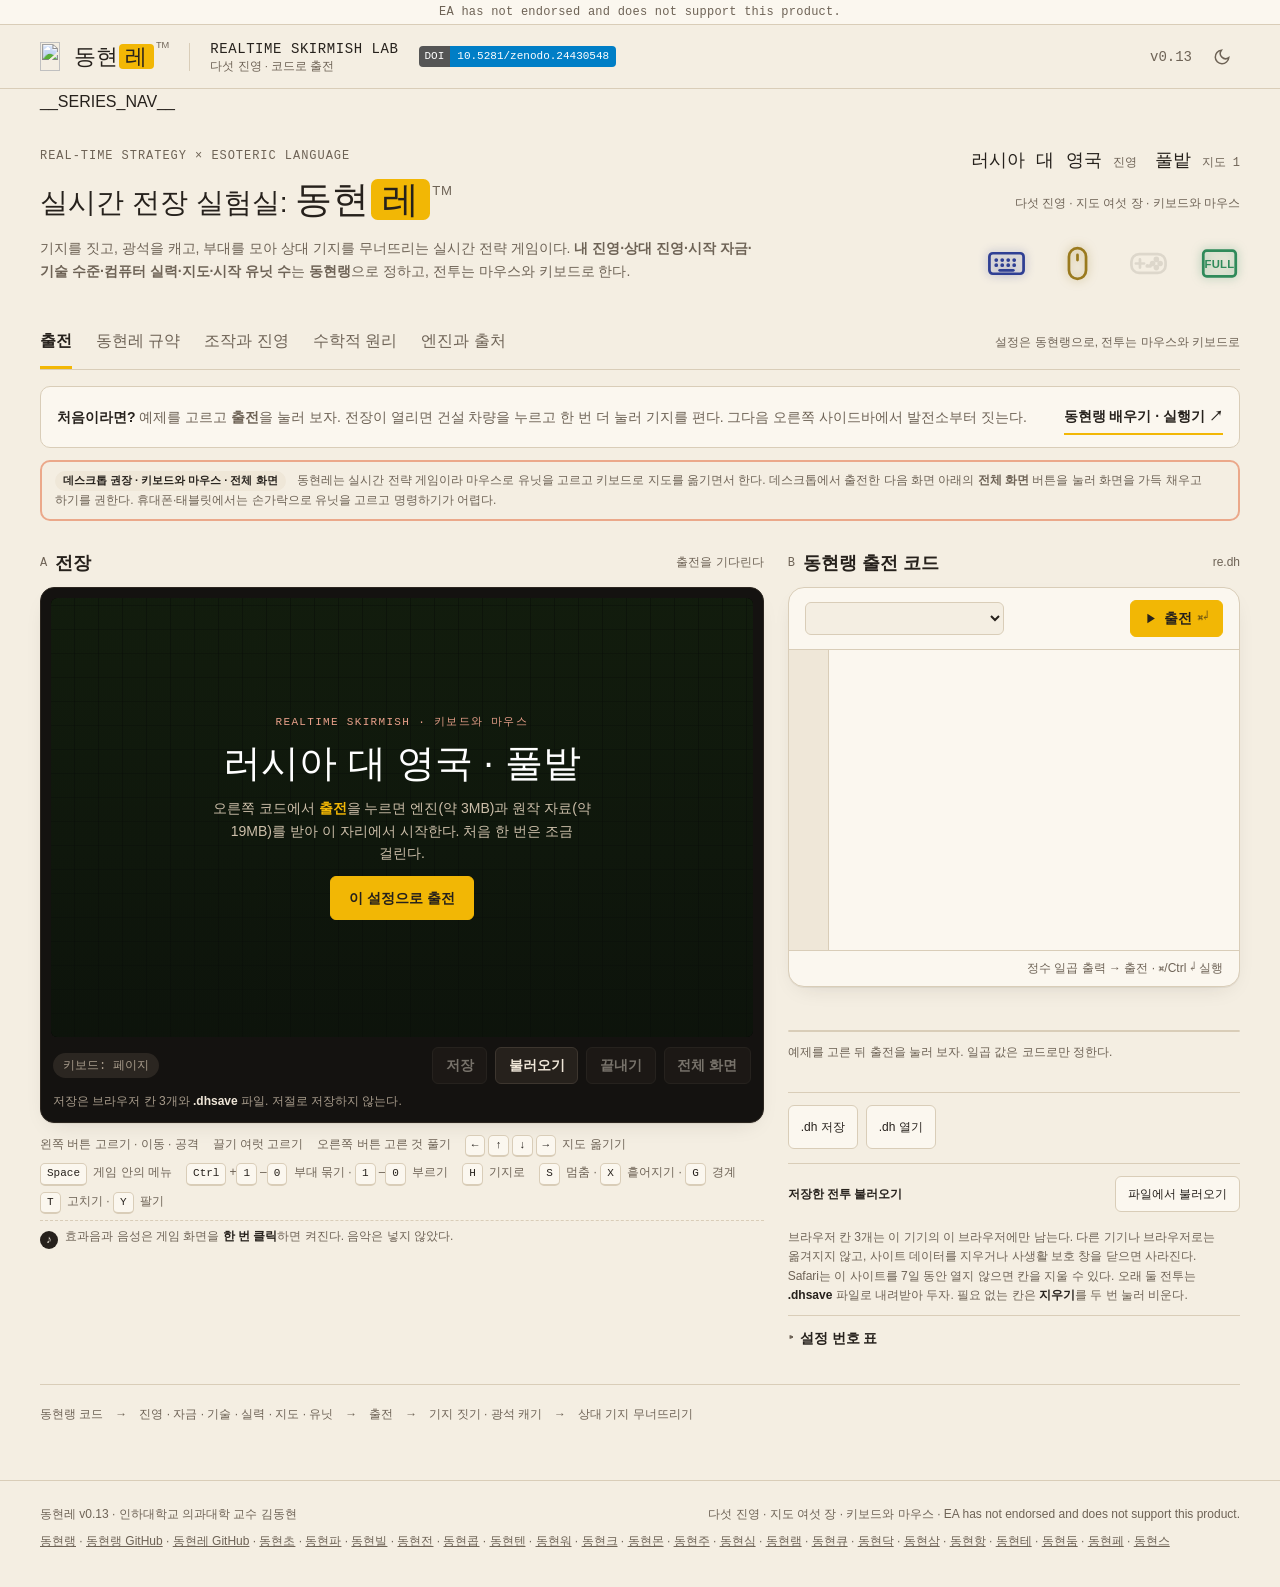
==== commit 94308ac2: "시리즈 띠에 동현스를 더함(스물두 사이트) 22칸은 짝수라 모두 같은 크기. 데스크톱 11열×2줄, 휴대폰 두 열. 바닥글 링크 끝에 동현스를 더함. 판 번호·기존 태그·게임 규칙" ====
--- a/src/index.html
+++ b/src/index.html
@@ -282,7 +282,7 @@
     <aside class="maker-note"><span class="eyebrow">만든 사람</span><p>인하대학교 의과대학 김동현 교수는 백신학·감염학을 연구한다. 명랑하고 따뜻한 개발을 지향한다.</p></aside>
   </section>
 </main>
-<footer><span>동현레 v0.13 · 인하대학교 의과대학 교수 김동현</span><span>다섯 진영 · 지도 여섯 장 · 키보드와 마우스 · EA has not endorsed and does not support this product.</span><span><a href="https://raspberry-kim.github.io/donghyun-lang/" target="_blank" rel="noopener">동현랭</a> · <a href="https://github.com/Raspberry-Kim/donghyun-lang" target="_blank" rel="noopener">동현랭 GitHub</a> · <a href="https://github.com/Raspberry-Kim/donghyun-lab19" target="_blank" rel="noopener">동현레 GitHub</a> · <a href="https://raspberry-kim.github.io/donghyun-lab1/" target="_blank" rel="noopener">동현초</a> · <a href="https://raspberry-kim.github.io/donghyun-lab2/" target="_blank" rel="noopener">동현파</a> · <a href="https://raspberry-kim.github.io/donghyun-lab3/" target="_blank" rel="noopener">동현빌</a> · <a href="https://raspberry-kim.github.io/donghyun-lab4/" target="_blank" rel="noopener">동현전</a> · <a href="https://raspberry-kim.github.io/donghyun-lab5/" target="_blank" rel="noopener">동현콥</a> · <a href="https://raspberry-kim.github.io/donghyun-lab6/" target="_blank" rel="noopener">동현텐</a> · <a href="https://raspberry-kim.github.io/donghyun-lab7/" target="_blank" rel="noopener">동현워</a> · <a href="https://raspberry-kim.github.io/donghyun-lab9/" target="_blank" rel="noopener">동현크</a> · <a href="https://raspberry-kim.github.io/donghyun-lab10/" target="_blank" rel="noopener">동현몬</a> · <a href="https://raspberry-kim.github.io/donghyun-lab11/" target="_blank" rel="noopener">동현주</a> · <a href="https://raspberry-kim.github.io/donghyun-lab12/" target="_blank" rel="noopener">동현심</a> · <a href="https://raspberry-kim.github.io/donghyun-lab13/" target="_blank" rel="noopener">동현램</a> · <a href="https://raspberry-kim.github.io/donghyun-lab14/" target="_blank" rel="noopener">동현큐</a> · <a href="https://raspberry-kim.github.io/donghyun-lab15/" target="_blank" rel="noopener">동현닥</a> · <a href="https://raspberry-kim.github.io/donghyun-lab16/" target="_blank" rel="noopener">동현삼</a> · <a href="https://raspberry-kim.github.io/donghyun-lab17/" target="_blank" rel="noopener">동현항</a> · <a href="https://raspberry-kim.github.io/donghyun-lab18/" target="_blank" rel="noopener">동현테</a> · <a href="https://raspberry-kim.github.io/donghyun-lab8/" target="_blank" rel="noopener">동현둠</a> · <a href="https://raspberry-kim.github.io/donghyun-lab20/" target="_blank" rel="noopener">동현페</a></span></footer>
+<footer><span>동현레 v0.13 · 인하대학교 의과대학 교수 김동현</span><span>다섯 진영 · 지도 여섯 장 · 키보드와 마우스 · EA has not endorsed and does not support this product.</span><span><a href="https://raspberry-kim.github.io/donghyun-lang/" target="_blank" rel="noopener">동현랭</a> · <a href="https://github.com/Raspberry-Kim/donghyun-lang" target="_blank" rel="noopener">동현랭 GitHub</a> · <a href="https://github.com/Raspberry-Kim/donghyun-lab19" target="_blank" rel="noopener">동현레 GitHub</a> · <a href="https://raspberry-kim.github.io/donghyun-lab1/" target="_blank" rel="noopener">동현초</a> · <a href="https://raspberry-kim.github.io/donghyun-lab2/" target="_blank" rel="noopener">동현파</a> · <a href="https://raspberry-kim.github.io/donghyun-lab3/" target="_blank" rel="noopener">동현빌</a> · <a href="https://raspberry-kim.github.io/donghyun-lab4/" target="_blank" rel="noopener">동현전</a> · <a href="https://raspberry-kim.github.io/donghyun-lab5/" target="_blank" rel="noopener">동현콥</a> · <a href="https://raspberry-kim.github.io/donghyun-lab6/" target="_blank" rel="noopener">동현텐</a> · <a href="https://raspberry-kim.github.io/donghyun-lab7/" target="_blank" rel="noopener">동현워</a> · <a href="https://raspberry-kim.github.io/donghyun-lab9/" target="_blank" rel="noopener">동현크</a> · <a href="https://raspberry-kim.github.io/donghyun-lab10/" target="_blank" rel="noopener">동현몬</a> · <a href="https://raspberry-kim.github.io/donghyun-lab11/" target="_blank" rel="noopener">동현주</a> · <a href="https://raspberry-kim.github.io/donghyun-lab12/" target="_blank" rel="noopener">동현심</a> · <a href="https://raspberry-kim.github.io/donghyun-lab13/" target="_blank" rel="noopener">동현램</a> · <a href="https://raspberry-kim.github.io/donghyun-lab14/" target="_blank" rel="noopener">동현큐</a> · <a href="https://raspberry-kim.github.io/donghyun-lab15/" target="_blank" rel="noopener">동현닥</a> · <a href="https://raspberry-kim.github.io/donghyun-lab16/" target="_blank" rel="noopener">동현삼</a> · <a href="https://raspberry-kim.github.io/donghyun-lab17/" target="_blank" rel="noopener">동현항</a> · <a href="https://raspberry-kim.github.io/donghyun-lab18/" target="_blank" rel="noopener">동현테</a> · <a href="https://raspberry-kim.github.io/donghyun-lab8/" target="_blank" rel="noopener">동현둠</a> · <a href="https://raspberry-kim.github.io/donghyun-lab20/" target="_blank" rel="noopener">동현페</a> · <a href="https://raspberry-kim.github.io/donghyun-lab21/" target="_blank" rel="noopener">동현스</a></span></footer>
 <script src="./app.js"></script>
 <script>
 /* 입력 표식 풍선 도움말 */
--- a/src/style.css
+++ b/src/style.css
@@ -311,6 +311,15 @@
  .series-strip .series-links:has(.series-item:nth-child(21):last-child) .series-item[data-series="lang"]{grid-column:span 2;grid-row:auto}
 }
 
+/* SERIES-22: 22칸(동현랭 + 21실험실)은 짝수라 모두 같은 크기. 데스크톱 11열×2줄, 휴대폰 두 열. */
+@media(min-width:781px){
+ .series-strip .series-links:has(.series-item:nth-child(22):last-child){grid-template-columns:repeat(11,minmax(0,1fr));grid-template-rows:repeat(2,1fr);grid-auto-flow:row;min-width:0}
+ .series-strip .series-links:has(.series-item:nth-child(22):last-child) .series-note{white-space:normal}
+}
+@media(max-width:780px){
+ .series-strip .series-links:has(.series-item:nth-child(22):last-child){grid-template-columns:repeat(2,minmax(0,1fr));grid-template-rows:none}
+}
+
 
 /* 수학적 원리 */
 .math-grid{display:grid;grid-template-columns:repeat(2,minmax(0,1fr));gap:4px 40px;margin-top:8px}
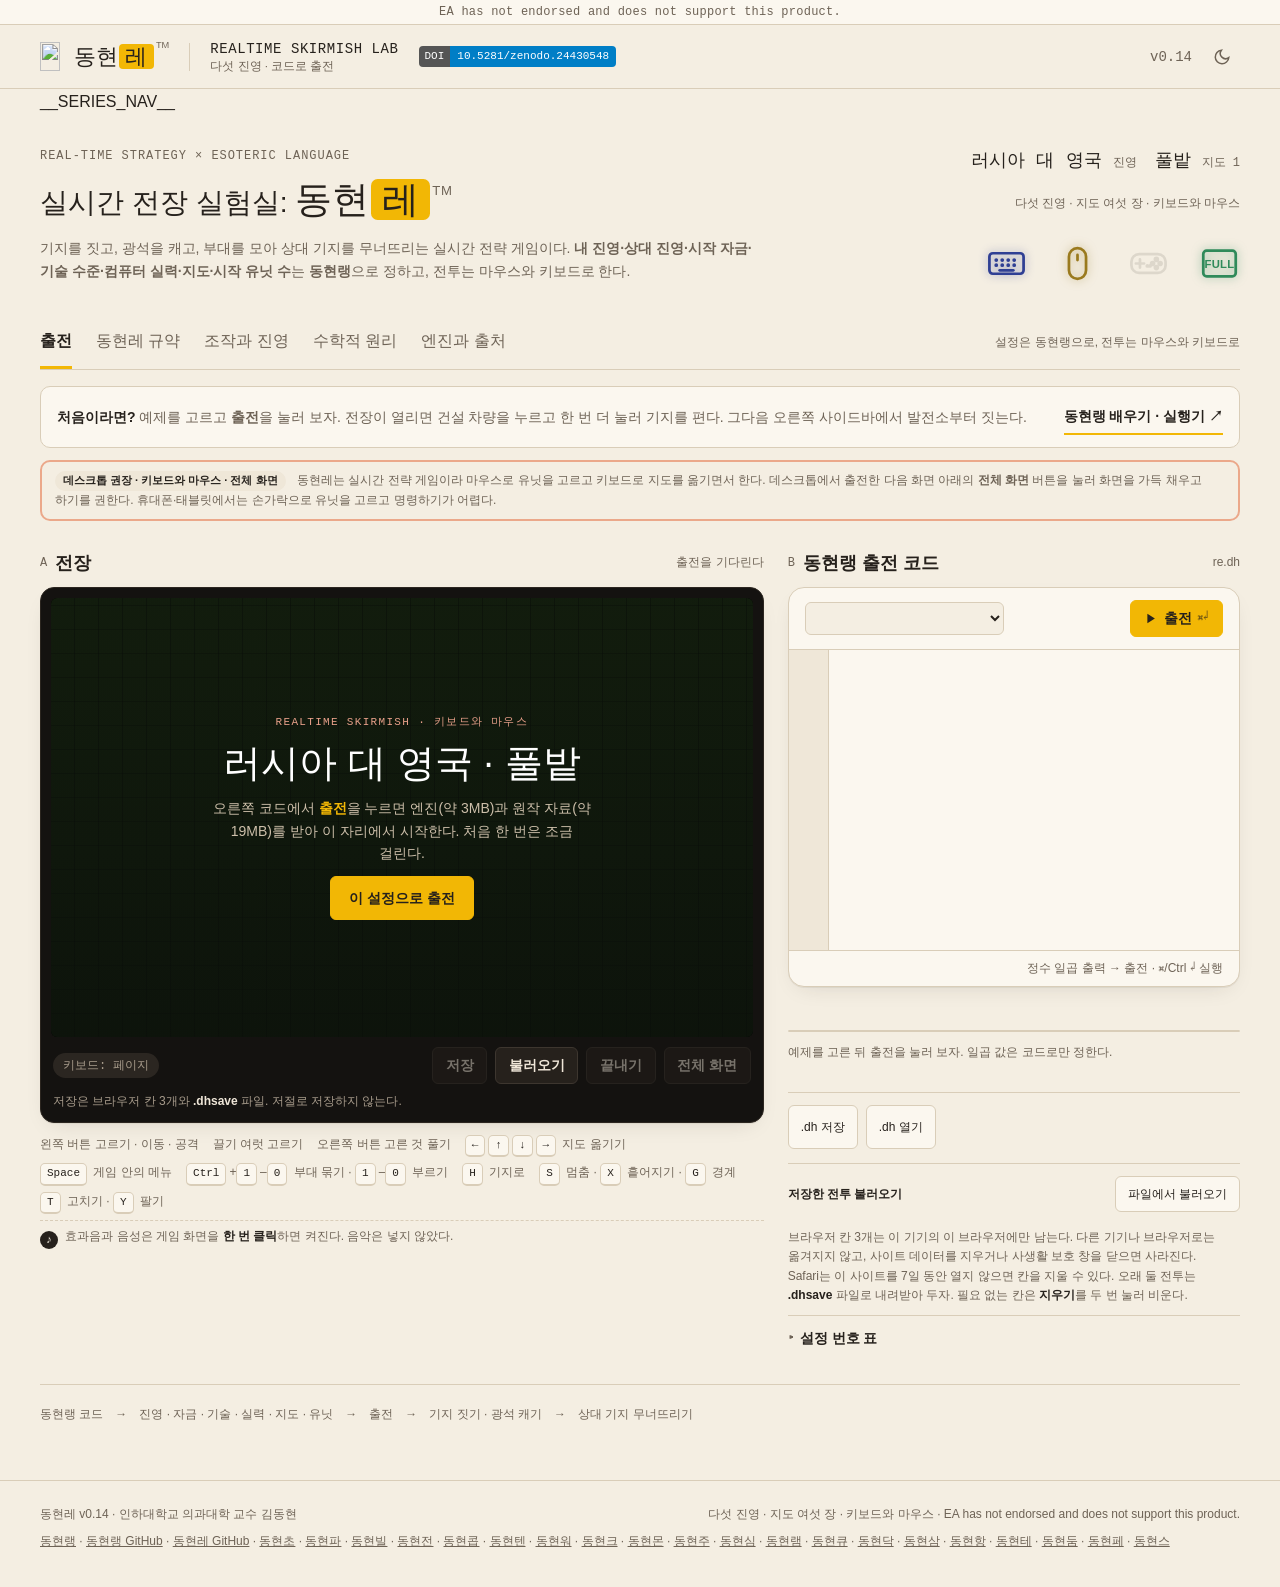
==== commit 1e97f047: "v0.14: 글 손질 Co-authored-by: Perplexity <noreply@perplexity.ai>" ====
--- a/src/index.html
+++ b/src/index.html
@@ -13,7 +13,7 @@
 <p class="ea-note" role="note">EA has not endorsed and does not support this product.</p>
 <header class="header">
   <a class="brand" href="#" aria-label="동현레 첫 화면으로"><span class="brand-main"><img class="brand-icon" src="__BRAND_ICON__" alt="" width="96" height="96">동현<span>레</span><sup>TM</sup></span><i class="brand-divider"></i><span class="brand-sub">REALTIME SKIRMISH LAB<small>다섯 진영 · 코드로 출전</small></span></a><a class="doi-badge" href="https://doi.org/10.5281/zenodo.24430548" target="_blank" rel="noopener" aria-label="동현레 Zenodo DOI 10.5281/zenodo.24430548" title="Zenodo DOI (모든 버전)"><b>DOI</b><span>10.5281/zenodo.24430548</span></a>
-  <div class="edition">v0.13<button id="theme" class="icon-btn" aria-label="밝은 화면과 어두운 화면 전환" title="화면 전환" aria-pressed="false"><svg width="18" height="18" viewBox="0 0 24 24" fill="none" stroke="currentColor" stroke-width="2" stroke-linecap="round" aria-hidden="true" focusable="false"><path d="M21 12.8A9 9 0 1 1 11.2 3a7 7 0 0 0 9.8 9.8z"/></svg></button></div>
+  <div class="edition">v0.14<button id="theme" class="icon-btn" aria-label="밝은 화면과 어두운 화면 전환" title="화면 전환" aria-pressed="false"><svg width="18" height="18" viewBox="0 0 24 24" fill="none" stroke="currentColor" stroke-width="2" stroke-linecap="round" aria-hidden="true" focusable="false"><path d="M21 12.8A9 9 0 1 1 11.2 3a7 7 0 0 0 9.8 9.8z"/></svg></button></div>
 </header>
 <main>
 __SERIES_NAV__
@@ -239,11 +239,11 @@
     </div>
   </section>
 
-  <!-- 수학적 원리 --><section id="tab-math" class="tab-panel document" hidden><div class="doc-heading"><div class="eyebrow">MATHEMATICAL PRINCIPLES · v0.13</div><h2>수학적 원리.<br>숫자로 읽는 1:1 전장.</h2><p>동현레는 1996년 실시간 전략 게임의 엔진을 브라우저에서 돌린다. 아래 숫자와 식은 엔진 소스에서 읽은 것이고, 엔진을 띄워 값을 꺼내 맞춰 보았다. 내가 더한 부분(지도 생성기, 방향키, 화면 맞추기, 자료 덩어리)도 구현한 그대로 적었다.</p></div><div class="math-grid">
+  <!-- 수학적 원리 --><section id="tab-math" class="tab-panel document" hidden><div class="doc-heading"><div class="eyebrow">MATHEMATICAL PRINCIPLES · v0.14</div><h2>수학적 원리.<br>숫자로 읽는 1:1 전장.</h2><p>동현레는 1996년 실시간 전략 게임의 엔진을 브라우저에서 돌린다. 아래 숫자와 식은 엔진 소스에서 읽은 것이고, 엔진을 띄워 값을 꺼내 맞춰 보았다. 내가 더한 부분(지도 생성기, 방향키, 화면 맞추기, 자료 덩어리)도 구현한 그대로 적었다.</p></div><div class="math-grid">
 <article><h3><span class="math-num">1</span>전장은 128 × 128칸</h3><p>지도는 언제나 가로 128칸, 세로 128칸짜리 판이고, 그 가운데 일부만 전장으로 쓴다. 칸마다 번호가 하나씩 있다.</p><div class="eq big"><span class="eq-run"><math><mrow><mi>n</mi><mo>=</mo><mn>128</mn><mi>y</mi><mo>+</mo><mi>x</mi></mrow></math></span><span class="eq-run"><math><mrow><mn>0</mn><mo>≤</mo><mi>x</mi><mo>,</mo><mi>y</mi><mo>≤</mo><mn>127</mn></mrow></math></span></div><p>풀밭 지도(64 × 64칸)는 판의 한가운데, 곧 <math><mrow><mi>x</mi><mo>,</mo><mi>y</mi><mo>=</mo><mn>32</mn><mo>…</mo><mn>95</mn></mrow></math>에 놓인다. 지도 파일의 시작 자리·나무·광석도 모두 이 번호로 적는다.</p></article>
 <article><h3><span class="math-num">2</span>칸, 픽셀, 렙톤</h3><p>칸 하나는 화면에서 24 × 24픽셀이다. 엔진은 칸 하나를 256으로 잘게 나눈 길이 단위(렙톤)로 거리와 사거리를 잰다.</p><div class="eq big"><span class="eq-run"><math><mrow><mn>1</mn><mi>칸</mi><mo>=</mo><mn>24</mn><mi>픽셀</mi><mo>=</mo><mn>256</mn><mi>렙톤</mi></mrow></math></span><span class="eq-run"><math><mrow><mi>사거리(칸)</mi><mo>=</mo><mfrac><mrow><mi>렙톤</mi></mrow><mrow><mn>256</mn></mrow></mfrac></mrow></math></span></div><p>경전차의 사거리 1024렙톤은 4칸이고, 순양함의 5632렙톤은 22칸이다. 픽셀 하나는 <math><mrow><mo>⌊</mo><mfrac><mrow><mn>256</mn></mrow><mrow><mn>24</mn></mrow></mfrac><mo>⌋</mo><mo>=</mo><mn>10</mn></mrow></math>렙톤으로 친다.</p></article>
 <article><h3><span class="math-num">3</span>화면에 보이는 칸 수</h3><p>화면은 원작과 같은 640 × 400픽셀이다. 오른쪽 160픽셀은 사이드바이고 위 16픽셀은 탭 줄이다.</p><div class="eq big"><span class="eq-run"><math><mrow><mfrac><mrow><mn>640</mn><mo>−</mo><mn>160</mn></mrow><mrow><mn>24</mn></mrow></mfrac><mo>=</mo><mn>20</mn></mrow></math></span><span class="eq-run"><math><mrow><mfrac><mrow><mn>400</mn><mo>−</mo><mn>16</mn></mrow><mrow><mn>24</mn></mrow></mfrac><mo>=</mo><mn>16</mn></mrow></math></span></div><p>그래서 한 번에 가로 20칸, 세로 16칸이 보인다. 가장 작은 지도(64 × 64칸)도 화면의 열 배가 넘는 넓이다.</p></article>
-<article><h3><span class="math-num">4</span>한 틀의 길이와 컴퓨터 실력</h3><p>게임은 틀(프레임) 단위로 흐른다. 한 틀의 길이는 1/60초를 단위로 세고, 기본은 3단위다. 다섯째 값(컴퓨터 실력)이 여기에 1을 더하거나 뺀다.</p><div class="eq big"><span class="eq-run"><math><mrow><mi>틀 길이</mi><mo>=</mo><mfrac><mrow><mn>3</mn><mo>+</mo><mi>d</mi></mrow><mrow><mn>60</mn></mrow></mfrac><mi>초</mi></mrow></math></span><span class="eq-run"><math><mrow><mi>d</mi><mo>=</mo><mo>+</mo><mn>1</mn><mo>,</mo><mn>0</mn><mo>,</mo><mo>−</mo><mn>1</mn></mrow></math></span></div><p>쉬움(1)은 1초에 15틀, 보통(2)은 20틀, 어려움(3)은 30틀이다. 어려움은 컴퓨터가 세질 뿐 아니라 게임 전체가 보통의 1.5배 빠르기로 흐른다. 자동 브라우저로 재 보니 15.0 · 20.8 · 30.0틀이 나왔다.</p></article>
+<article><h3><span class="math-num">4</span>한 틀의 길이와 컴퓨터 실력</h3><p>게임은 틀(프레임) 단위로 흐른다. 한 틀의 길이는 1/60초를 단위로 세고, 기본은 3단위다. 다섯째 값(컴퓨터 실력)이 여기에 1을 더하거나 뺀다.</p><div class="eq big"><span class="eq-run"><math><mrow><mi>틀 길이</mi><mo>=</mo><mfrac><mrow><mn>3</mn><mo>+</mo><mi>d</mi></mrow><mrow><mn>60</mn></mrow></mfrac><mi>초</mi></mrow></math></span><span class="eq-run"><math><mrow><mi>d</mi><mo>=</mo><mo>+</mo><mn>1</mn><mo>,</mo><mn>0</mn><mo>,</mo><mo>−</mo><mn>1</mn></mrow></math></span></div><p>쉬움(1)은 1초에 15틀, 보통(2)은 20틀, 어려움(3)은 30틀이다. 어려움은 컴퓨터가 세지고 게임 전체도 보통의 1.5배 빠르기로 흐른다. 자동 브라우저로 재 보니 15.0 · 20.8 · 30.0틀이 나왔다.</p></article>
 <article><h3><span class="math-num">5</span>진영 배율과 난이도 배율</h3><p>진영마다 배율 다섯 가지가 있고, 난이도마다 같은 다섯 가지가 또 있다. 전투에 쓰이는 값은 둘을 곱한 것이다.</p><div class="eq big"><span class="eq-run"><math><mrow><msub><mi>b</mi><mrow><mi>실제</mi></mrow></msub><mo>=</mo><msub><mi>b</mi><mrow><mi>진영</mi></mrow></msub><mo>×</mo><msub><mi>b</mi><mrow><mi>난이도</mi></mrow></msub></mrow></math></span></div><div class="table-wrap"><table class="proto math-table"><thead><tr><th>행</th><th>화력</th><th>속도</th><th>받는 피해</th><th>재장전</th><th>값</th><th>건설 시간</th></tr></thead><tbody><tr><td>쉬움일 때 나</td><td>1.2</td><td>1.2</td><td>1.2</td><td>0.8</td><td>0.8</td><td>0.8</td></tr><tr><td>보통</td><td>1</td><td>1</td><td>1</td><td>1</td><td>1</td><td>1</td></tr><tr><td>어려움일 때 나</td><td>0.8</td><td>0.8</td><td>0.8</td><td>1.2</td><td>1</td><td>1</td></tr></tbody></table></div><p>쉬움에서는 내가 맨 윗줄을 받고 컴퓨터가 맨 아랫줄을 받는다. 어려움에서는 거꾸로다. 눈여겨볼 곳은 ‘받는 피해’다. 원작 코드는 난이도의 장갑 값을 뒤집지 않고 그대로 곱해서, 쉬움의 1.2는 피해를 1.2배로 늘리고 어려움의 0.8은 피해를 0.8배로 줄인다. 나는 이 부분을 고치지 않고 원작대로 두었다.</p></article>
 <article><h3><span class="math-num">6</span>다섯 진영의 한 가지씩</h3><p>진영 파일에는 화력·장갑·연사를 ‘몇 배 좋은가’로 적는데, 엔진은 장갑과 연사를 읽을 때 역수를 취한다.</p><div class="eq big"><span class="eq-run"><math><mrow><msub><mi>b</mi><mrow><mi>장갑</mi></mrow></msub><mo>=</mo><mfrac><mrow><mn>1</mn></mrow><mrow><mn>1.1</mn></mrow></mfrac><mo>≈</mo><mn>0.909</mn></mrow></math></span><span class="eq-run"><math><mrow><msub><mi>b</mi><mrow><mi>연사</mi></mrow></msub><mo>=</mo><mfrac><mrow><mn>1</mn></mrow><mrow><mn>1.1</mn></mrow></mfrac><mo>≈</mo><mn>0.909</mn></mrow></math></span></div><p>영국은 받는 피해가 0.909배, 프랑스는 재장전 시간이 0.909배다. 독일은 화력 1.1배, 우크라이나는 지상 속도 1.1배, 러시아는 값 0.9배다. 엔진에서 읽어 낸 값은 차례로 909 · 909 · 1100 · 1100 · 900(천분율)이었다.</p></article>
 <article><h3><span class="math-num">7</span>값</h3><p>건물과 유닛의 값은 원래 값에 값 배율을 곱하고 소수점 아래를 버린다.</p><div class="eq big"><span class="eq-run"><math><mrow><mi>값</mi><mo>=</mo><mo>⌊</mo><mi>원래 값</mi><mo>×</mo><msub><mi>b</mi><mrow><mi>값</mi></mrow></msub><mo>⌋</mo></mrow></math></span></div><p>발전소는 원래 300이다. 러시아는 <math><mrow><mn>300</mn><mo>×</mo><mn>0.9</mn><mo>=</mo><mn>270</mn></mrow></math>, 쉬움의 러시아는 <math><mrow><mn>300</mn><mo>×</mo><mn>0.9</mn><mo>×</mo><mn>0.8</mn><mo>=</mo><mn>216</mn></mrow></math>이다. 둘 다 실제로 지어서 자금이 그만큼 줄어드는 것을 확인했다.</p></article>
@@ -279,10 +279,10 @@
         <p>저장소 전체는 GNU GPL 3판이다(<code>COPYING</code>). 엔진과 함께 나가기 때문이다. EA가 붙인 추가 조항도 그대로 따른다. 동현랭 실행기(<code>src/donghyun.js</code>)는 MIT다. 글꼴 Black Han Sans, Nanum Gothic Coding, Pretendard는 SIL Open Font License 1.1이다.</p>
       </div>
     </div>
-    <aside class="maker-note"><span class="eyebrow">만든 사람</span><p>인하대학교 의과대학 김동현 교수는 백신학·감염학을 연구한다. 명랑하고 따뜻한 개발을 지향한다.</p></aside>
+    <aside class="maker-note"><span class="eyebrow">만든 사람</span><a class="sponsor-btn" href="https://github.com/sponsors/Raspberry-Kim" target="_blank" rel="noopener" aria-label="GitHub Sponsors로 동현랭 후원하기" title="GitHub Sponsors로 후원하기"><svg width="13" height="13" viewBox="0 0 16 16" fill="currentColor" aria-hidden="true"><path d="M7.655 14.916v-.001h-.002l-.006-.003-.018-.01a22.066 22.066 0 0 1-3.744-2.584C2.045 10.731 0 8.35 0 5.5 0 2.836 2.086 1 4.25 1 5.797 1 7.153 1.802 8 3.02 8.847 1.802 10.203 1 11.75 1 13.914 1 16 2.836 16 5.5c0 2.85-2.044 5.231-3.886 6.818a22.094 22.094 0 0 1-3.433 2.414 7.152 7.152 0 0 1-.31.17l-.018.01-.008.004a.75.75 0 0 1-.69 0Z"></path></svg>후원</a><p>인하대학교 의과대학 김동현 교수는 백신학·감염학을 연구한다. 명랑하고 따뜻한 개발을 지향한다.</p></aside>
   </section>
 </main>
-<footer><span>동현레 v0.13 · 인하대학교 의과대학 교수 김동현</span><span>다섯 진영 · 지도 여섯 장 · 키보드와 마우스 · EA has not endorsed and does not support this product.</span><span><a href="https://raspberry-kim.github.io/donghyun-lang/" target="_blank" rel="noopener">동현랭</a> · <a href="https://github.com/Raspberry-Kim/donghyun-lang" target="_blank" rel="noopener">동현랭 GitHub</a> · <a href="https://github.com/Raspberry-Kim/donghyun-lab19" target="_blank" rel="noopener">동현레 GitHub</a> · <a href="https://raspberry-kim.github.io/donghyun-lab1/" target="_blank" rel="noopener">동현초</a> · <a href="https://raspberry-kim.github.io/donghyun-lab2/" target="_blank" rel="noopener">동현파</a> · <a href="https://raspberry-kim.github.io/donghyun-lab3/" target="_blank" rel="noopener">동현빌</a> · <a href="https://raspberry-kim.github.io/donghyun-lab4/" target="_blank" rel="noopener">동현전</a> · <a href="https://raspberry-kim.github.io/donghyun-lab5/" target="_blank" rel="noopener">동현콥</a> · <a href="https://raspberry-kim.github.io/donghyun-lab6/" target="_blank" rel="noopener">동현텐</a> · <a href="https://raspberry-kim.github.io/donghyun-lab7/" target="_blank" rel="noopener">동현워</a> · <a href="https://raspberry-kim.github.io/donghyun-lab9/" target="_blank" rel="noopener">동현크</a> · <a href="https://raspberry-kim.github.io/donghyun-lab10/" target="_blank" rel="noopener">동현몬</a> · <a href="https://raspberry-kim.github.io/donghyun-lab11/" target="_blank" rel="noopener">동현주</a> · <a href="https://raspberry-kim.github.io/donghyun-lab12/" target="_blank" rel="noopener">동현심</a> · <a href="https://raspberry-kim.github.io/donghyun-lab13/" target="_blank" rel="noopener">동현램</a> · <a href="https://raspberry-kim.github.io/donghyun-lab14/" target="_blank" rel="noopener">동현큐</a> · <a href="https://raspberry-kim.github.io/donghyun-lab15/" target="_blank" rel="noopener">동현닥</a> · <a href="https://raspberry-kim.github.io/donghyun-lab16/" target="_blank" rel="noopener">동현삼</a> · <a href="https://raspberry-kim.github.io/donghyun-lab17/" target="_blank" rel="noopener">동현항</a> · <a href="https://raspberry-kim.github.io/donghyun-lab18/" target="_blank" rel="noopener">동현테</a> · <a href="https://raspberry-kim.github.io/donghyun-lab8/" target="_blank" rel="noopener">동현둠</a> · <a href="https://raspberry-kim.github.io/donghyun-lab20/" target="_blank" rel="noopener">동현페</a> · <a href="https://raspberry-kim.github.io/donghyun-lab21/" target="_blank" rel="noopener">동현스</a></span></footer>
+<footer><span>동현레 v0.14 · 인하대학교 의과대학 교수 김동현</span><span>다섯 진영 · 지도 여섯 장 · 키보드와 마우스 · EA has not endorsed and does not support this product.</span><span><a href="https://raspberry-kim.github.io/donghyun-lang/" target="_blank" rel="noopener">동현랭</a> · <a href="https://github.com/Raspberry-Kim/donghyun-lang" target="_blank" rel="noopener">동현랭 GitHub</a> · <a href="https://github.com/Raspberry-Kim/donghyun-lab19" target="_blank" rel="noopener">동현레 GitHub</a> · <a href="https://raspberry-kim.github.io/donghyun-lab1/" target="_blank" rel="noopener">동현초</a> · <a href="https://raspberry-kim.github.io/donghyun-lab2/" target="_blank" rel="noopener">동현파</a> · <a href="https://raspberry-kim.github.io/donghyun-lab3/" target="_blank" rel="noopener">동현빌</a> · <a href="https://raspberry-kim.github.io/donghyun-lab4/" target="_blank" rel="noopener">동현전</a> · <a href="https://raspberry-kim.github.io/donghyun-lab5/" target="_blank" rel="noopener">동현콥</a> · <a href="https://raspberry-kim.github.io/donghyun-lab6/" target="_blank" rel="noopener">동현텐</a> · <a href="https://raspberry-kim.github.io/donghyun-lab7/" target="_blank" rel="noopener">동현워</a> · <a href="https://raspberry-kim.github.io/donghyun-lab9/" target="_blank" rel="noopener">동현크</a> · <a href="https://raspberry-kim.github.io/donghyun-lab10/" target="_blank" rel="noopener">동현몬</a> · <a href="https://raspberry-kim.github.io/donghyun-lab11/" target="_blank" rel="noopener">동현주</a> · <a href="https://raspberry-kim.github.io/donghyun-lab12/" target="_blank" rel="noopener">동현심</a> · <a href="https://raspberry-kim.github.io/donghyun-lab13/" target="_blank" rel="noopener">동현램</a> · <a href="https://raspberry-kim.github.io/donghyun-lab14/" target="_blank" rel="noopener">동현큐</a> · <a href="https://raspberry-kim.github.io/donghyun-lab15/" target="_blank" rel="noopener">동현닥</a> · <a href="https://raspberry-kim.github.io/donghyun-lab16/" target="_blank" rel="noopener">동현삼</a> · <a href="https://raspberry-kim.github.io/donghyun-lab17/" target="_blank" rel="noopener">동현항</a> · <a href="https://raspberry-kim.github.io/donghyun-lab18/" target="_blank" rel="noopener">동현테</a> · <a href="https://raspberry-kim.github.io/donghyun-lab8/" target="_blank" rel="noopener">동현둠</a> · <a href="https://raspberry-kim.github.io/donghyun-lab20/" target="_blank" rel="noopener">동현페</a> · <a href="https://raspberry-kim.github.io/donghyun-lab21/" target="_blank" rel="noopener">동현스</a></span></footer>
 <script src="./app.js"></script>
 <script>
 /* 입력 표식 풍선 도움말 */
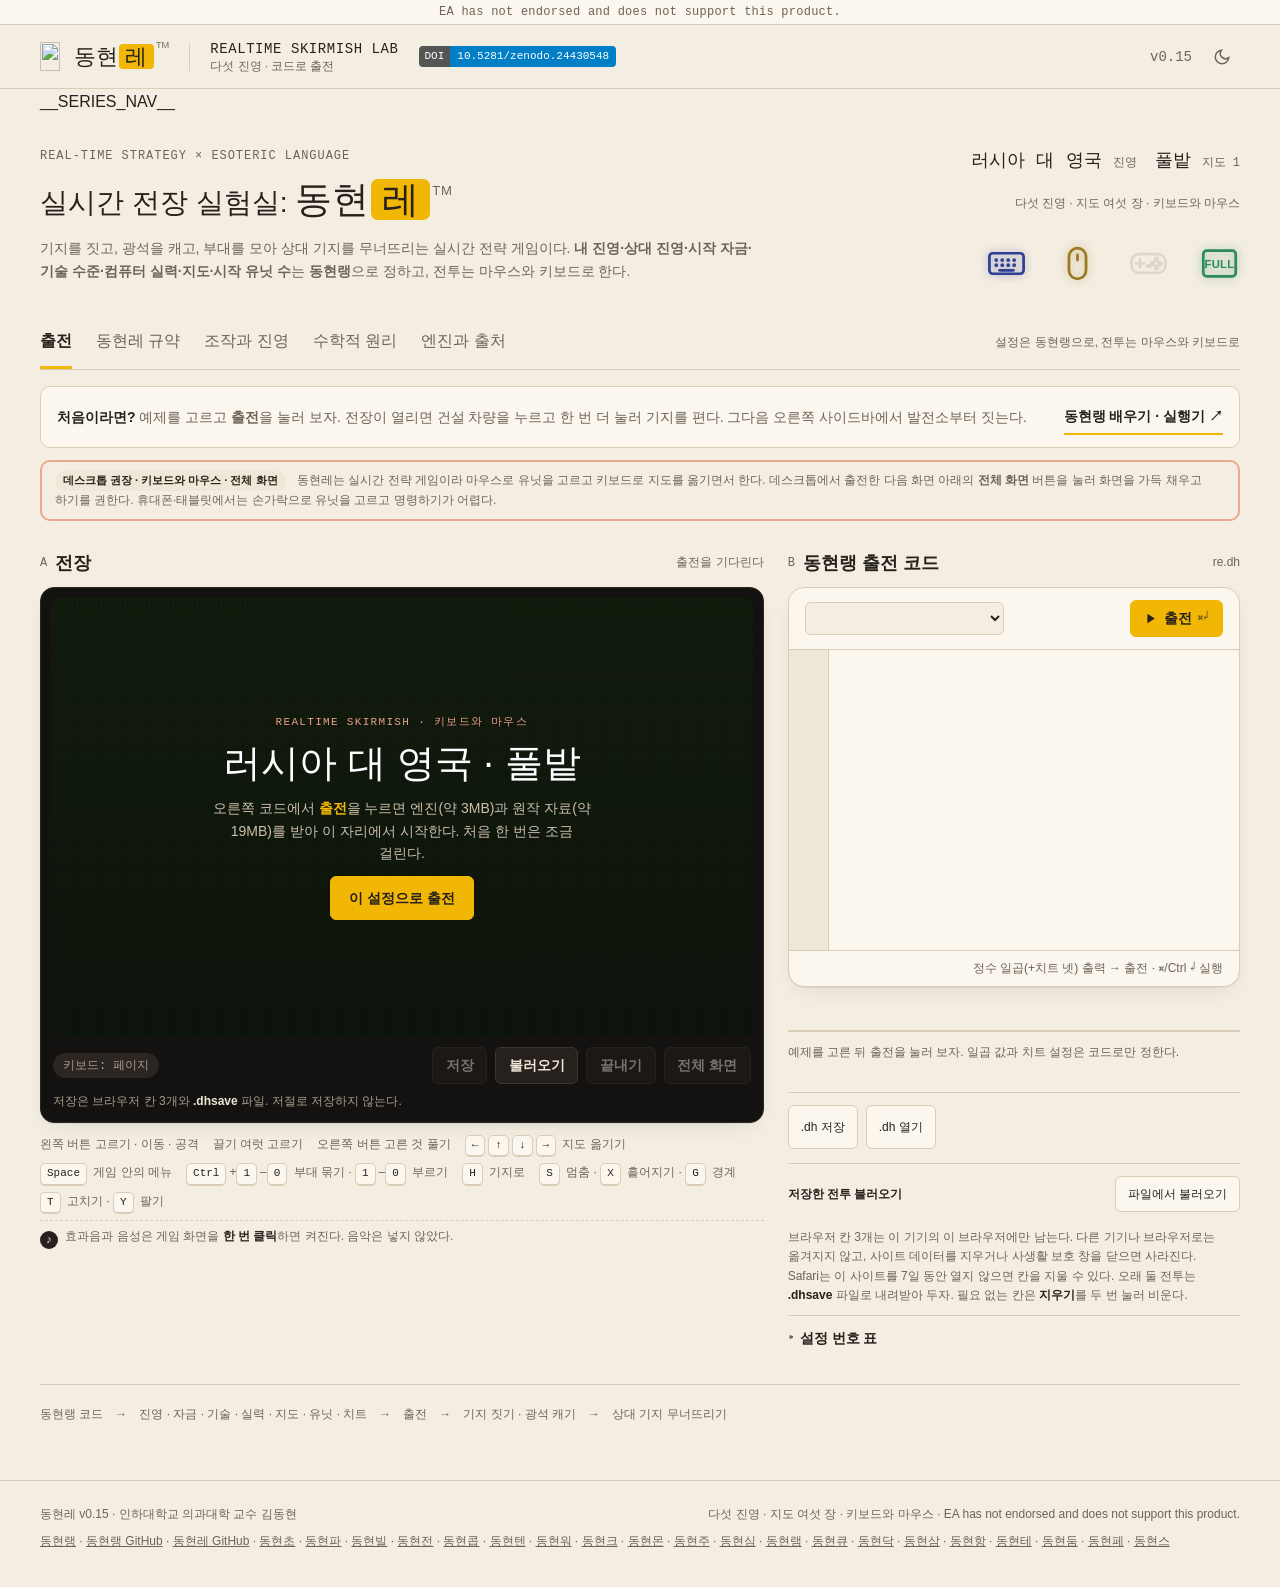
==== commit 90e30f62: "v0.15: 치트 설정 넷(무적·지도 열기·자금 무제한·즉시 생산) 동현랭 코드가 일곱 값 뒤에 0/1 넷을 덧붙여 켠다. 넷은 따로 들어 함께 켤 수 있다. 엔진 다시 묶음(re" ====
--- a/src/index.html
+++ b/src/index.html
@@ -13,7 +13,7 @@
 <p class="ea-note" role="note">EA has not endorsed and does not support this product.</p>
 <header class="header">
   <a class="brand" href="#" aria-label="동현레 첫 화면으로"><span class="brand-main"><img class="brand-icon" src="__BRAND_ICON__" alt="" width="96" height="96">동현<span>레</span><sup>TM</sup></span><i class="brand-divider"></i><span class="brand-sub">REALTIME SKIRMISH LAB<small>다섯 진영 · 코드로 출전</small></span></a><a class="doi-badge" href="https://doi.org/10.5281/zenodo.24430548" target="_blank" rel="noopener" aria-label="동현레 Zenodo DOI 10.5281/zenodo.24430548" title="Zenodo DOI (모든 버전)"><b>DOI</b><span>10.5281/zenodo.24430548</span></a>
-  <div class="edition">v0.14<button id="theme" class="icon-btn" aria-label="밝은 화면과 어두운 화면 전환" title="화면 전환" aria-pressed="false"><svg width="18" height="18" viewBox="0 0 24 24" fill="none" stroke="currentColor" stroke-width="2" stroke-linecap="round" aria-hidden="true" focusable="false"><path d="M21 12.8A9 9 0 1 1 11.2 3a7 7 0 0 0 9.8 9.8z"/></svg></button></div>
+  <div class="edition">v0.15<button id="theme" class="icon-btn" aria-label="밝은 화면과 어두운 화면 전환" title="화면 전환" aria-pressed="false"><svg width="18" height="18" viewBox="0 0 24 24" fill="none" stroke="currentColor" stroke-width="2" stroke-linecap="round" aria-hidden="true" focusable="false"><path d="M21 12.8A9 9 0 1 1 11.2 3a7 7 0 0 0 9.8 9.8z"/></svg></button></div>
 </header>
 <main>
 __SERIES_NAV__
@@ -72,17 +72,17 @@
         <div class="dh-panel">
           <div class="dh-head"><select id="example" aria-label="동현랭 출전 예제 선택"></select><span class="dh-spacer"></span><button id="run" class="dh-btn dh-run" title="Ctrl/⌘ + Enter"><svg viewBox="0 0 24 24" fill="currentColor" aria-hidden="true"><path d="M7 4.5v15l12-7.5z"></path></svg>출전 <kbd>⌘↵</kbd></button></div>
           <div class="code-wrap"><div id="lines" aria-hidden="true"></div><textarea id="code" aria-label="동현랭 출전 코드" spellcheck="false" autocomplete="off" autocapitalize="off"></textarea></div>
-          <div class="code-meta dh-status"><span id="line-count"></span><span>정수 일곱 출력 → 출전 · ⌘/Ctrl ↵ 실행</span></div>
+          <div class="code-meta dh-status"><span id="line-count"></span><span>정수 일곱(+치트 넷) 출력 → 출전 · ⌘/Ctrl ↵ 실행</span></div>
         </div>
         <p id="example-note"></p>
         <div class="sortie-card" id="set-card"></div>
-        <p id="result" aria-live="polite">예제를 고른 뒤 출전을 눌러 보자. 일곱 값은 코드로만 정한다.</p>
+        <p id="result" aria-live="polite">예제를 고른 뒤 출전을 눌러 보자. 일곱 값과 치트 설정은 코드로만 정한다.</p>
         <div class="file-row"><button id="save">.dh 저장</button><label class="file-label">.dh 열기<input id="open" type="file" accept=".dh,.txt,text/plain" hidden></label></div>
         <div class="load-box"><div class="load-head"><strong>저장한 전투 불러오기</strong><label class="file-label" tabindex="0">파일에서 불러오기<input id="load-file-setup" type="file" accept=".dhsave,.json,application/json" hidden></label></div><div class="slot-list" id="slot-list"></div><p class="slot-note">브라우저 칸 3개는 이 기기의 이 브라우저에만 남는다. 다른 기기나 브라우저로는 옮겨지지 않고, 사이트 데이터를 지우거나 사생활 보호 창을 닫으면 사라진다. Safari는 이 사이트를 7일 동안 열지 않으면 칸을 지울 수 있다. 오래 둘 전투는 <b>.dhsave</b> 파일로 내려받아 두자. 필요 없는 칸은 <b>지우기</b>를 두 번 눌러 비운다.</p></div>
-        <details class="lang-rule"><summary>설정 번호 표</summary><div class="table-wrap"><table><thead><tr><th>자리</th><th>설정</th><th>값</th><th>기본값</th></tr></thead><tbody><tr><td>첫째</td><td>내 진영</td><td>1 러시아 · 2 영국 · 3 우크라이나 · 4 독일 · 5 프랑스</td><td>1</td></tr><tr><td>둘째</td><td>상대 진영</td><td>1–5 (위와 같음)</td><td>2</td></tr><tr><td>셋째</td><td>시작 자금</td><td>500–10000</td><td>5000</td></tr><tr><td>넷째</td><td>기술 수준</td><td>1–10</td><td>10</td></tr><tr><td>다섯째</td><td>컴퓨터 실력</td><td>1 쉬움 · 2 보통 · 3 어려움</td><td>2</td></tr><tr><td>여섯째</td><td>지도</td><td>1 풀밭 · 2 큰 호수 · 3 두 호수 사이 · 4 바닷가 · 5 눈밭 · 6 얼음 연못</td><td>1</td></tr><tr><td>일곱째</td><td>시작 유닛 수</td><td>0–12</td><td>2</td></tr></tbody></table></div></details>
-      </div>
-    </div>
-    <div class="workflow"><span>동현랭 코드</span><b>→</b><span>진영 · 자금 · 기술 · 실력 · 지도 · 유닛</span><b>→</b><span>출전</span><b>→</b><span>기지 짓기 · 광석 캐기</span><b>→</b><span>상대 기지 무너뜨리기</span></div>
+        <details class="lang-rule"><summary>설정 번호 표</summary><div class="table-wrap"><table><thead><tr><th>자리</th><th>설정</th><th>값</th><th>기본값</th></tr></thead><tbody><tr><td>첫째</td><td>내 진영</td><td>1 러시아 · 2 영국 · 3 우크라이나 · 4 독일 · 5 프랑스</td><td>1</td></tr><tr><td>둘째</td><td>상대 진영</td><td>1–5 (위와 같음)</td><td>2</td></tr><tr><td>셋째</td><td>시작 자금</td><td>500–10000</td><td>5000</td></tr><tr><td>넷째</td><td>기술 수준</td><td>1–10</td><td>10</td></tr><tr><td>다섯째</td><td>컴퓨터 실력</td><td>1 쉬움 · 2 보통 · 3 어려움</td><td>2</td></tr><tr><td>여섯째</td><td>지도</td><td>1 풀밭 · 2 큰 호수 · 3 두 호수 사이 · 4 바닷가 · 5 눈밭 · 6 얼음 연못</td><td>1</td></tr><tr><td>일곱째</td><td>시작 유닛 수</td><td>0–12</td><td>2</td></tr><tr><td>여덟째</td><td>치트 · 무적</td><td>0 끔 · 1 켬</td><td>0</td></tr><tr><td>아홉째</td><td>치트 · 지도 열기</td><td>0 끔 · 1 켬</td><td>0</td></tr><tr><td>열째</td><td>치트 · 자금 무제한</td><td>0 끔 · 1 켬</td><td>0</td></tr><tr><td>열한째</td><td>치트 · 즉시 생산</td><td>0 끔 · 1 켬</td><td>0</td></tr></tbody></table></div></details>
+      </div>
+    </div>
+    <div class="workflow"><span>동현랭 코드</span><b>→</b><span>진영 · 자금 · 기술 · 실력 · 지도 · 유닛 · 치트</span><b>→</b><span>출전</span><b>→</b><span>기지 짓기 · 광석 캐기</span><b>→</b><span>상대 기지 무너뜨리기</span></div>
   </section>
 
   <section class="tab-panel document" id="tab-protocol" hidden>
@@ -90,7 +90,7 @@
     <div class="doc-columns">
       <div>
         <h3>코드 안내</h3>
-        <p>동현랭 코드가 출력한 정수 일곱 개를 차례로 읽는다.</p>
+        <p>동현랭 코드가 출력한 정수 일곱 개를 차례로 읽는다. 그 뒤에 치트 설정 넷을 0이나 1로 덧붙일 수 있다.</p>
         <div class="table-wrap"><table class="proto">
           <thead><tr><th>순서</th><th>값</th><th>범위</th><th>기본</th></tr></thead>
           <tbody>
@@ -101,16 +101,21 @@
             <tr><td>5</td><td>컴퓨터 실력</td><td><code>1</code> 쉬움 · <code>2</code> 보통 · <code>3</code> 어려움</td><td>2</td></tr>
             <tr><td>6</td><td>지도</td><td><code>1</code>–<code>6</code></td><td>1</td></tr>
             <tr><td>7</td><td>시작 유닛 수</td><td><code>0</code>–<code>12</code></td><td>2</td></tr>
+            <tr><td>8</td><td>치트 · 무적</td><td><code>0</code> 끔 · <code>1</code> 켬</td><td>0</td></tr>
+            <tr><td>9</td><td>치트 · 지도 열기</td><td><code>0</code> 끔 · <code>1</code> 켬</td><td>0</td></tr>
+            <tr><td>10</td><td>치트 · 자금 무제한</td><td><code>0</code> 끔 · <code>1</code> 켬</td><td>0</td></tr>
+            <tr><td>11</td><td>치트 · 즉시 생산</td><td><code>0</code> 끔 · <code>1</code> 켬</td><td>0</td></tr>
           </tbody>
         </table></div>
         <ul>
           <li>아무것도 출력하지 않으면 기본값 <code>1 2 5000 10 2 1 2</code>로 나선다.</li>
-          <li>정수가 일곱 개가 아니거나 범위를 벗어나면 출전하지 않고 오류를 알려 준다.</li>
+          <li>여덟째부터 열한째까지는 적지 않아도 된다. 적지 않은 것은 0(끔)이다. 일곱 개까지만 출력하던 코드는 그대로 쓸 수 있다.</li>
+          <li>정수가 일곱 개보다 적거나 열한 개보다 많으면, 또는 범위를 벗어나면 출전하지 않고 오류를 알려 준다.</li>
           <li>내 진영과 상대 진영에 같은 번호를 써도 된다. 같은 진영끼리 싸운다.</li>
           <li>상대는 언제나 컴퓨터 하나다. 캠페인과 여럿이 하는 전투는 넣지 않았다.</li>
         </ul>
         <h3>예제</h3>
-        <p><strong>01 · 기본</strong>은 <code>1 2 5000 10 2 1 2</code>를 출력한다. 5000은 <code>도오오오오오오오오옹 도오오오오오오오오옹 도오오오오오오오오옹 도오오오옹</code>(10 × 10 × 10 × 5)이다. 동현랭은 띄어 쓴 수를 곱한다. <strong>06 · 계산해서 정하기</strong>는 기술 수준 5를 변수 <code>동현</code>에 담고 시작 자금 = 기술 수준 × 800 + 2000을 계산해 <code>3 4 6000 5 2 4 3</code>을 출력한다.</p>
+        <p><strong>01 · 기본</strong>은 <code>1 2 5000 10 2 1 2</code>를 출력한다. 5000은 <code>도오오오오오오오오옹 도오오오오오오오오옹 도오오오오오오오오옹 도오오오옹</code>(10 × 10 × 10 × 5)이다. 동현랭은 띄어 쓴 수를 곱한다. <strong>06 · 계산해서 정하기</strong>는 기술 수준 5를 변수 <code>동현</code>에 담고 시작 자금 = 기술 수준 × 800 + 2000을 계산해 <code>3 4 6000 5 2 4 3</code>을 출력한다. 예제마다 끝에 치트 설정 네 줄이 있다. <code>도옹ㅠ</code>(0)를 <code>도옹</code>(1)으로 바꾸면 그 치트가 켜진다. <strong>07</strong>부터 <strong>11</strong>까지는 치트를 켠 예제다.</p>
         <h3>이기고 지는 것</h3>
         <p>상대의 건물과 유닛이 하나도 남지 않으면 이긴다. 내 것이 하나도 남지 않으면 진다. 건물만 부숴서는 끝나지 않는다. 숨은 보병 하나까지 찾아야 한다. 전투가 끝나면 화면에 결과가 나오고, 코드를 고쳐 다시 출전할 수 있다.</p>
       </div>
@@ -124,12 +129,20 @@
           <li><strong>지도</strong>마다 시작 자리가 두 곳 있다. 어느 쪽에서 시작할지는 전투마다 무작위다.</li>
           <li><strong>시작 유닛 수</strong>는 건설 차량과 함께 오는 유닛의 수다. 0이면 건설 차량만 온다. 어떤 유닛이 오는지는 엔진이 진영과 기술 수준을 보고 고른다.</li>
         </ul>
+        <h3>치트 설정</h3>
+        <p>넷은 따로 듣는다. 하나만 켜도 되고, 무적과 자금 무제한처럼 여럿을 함께 켜도 된다. 나에게만 듣고 컴퓨터는 그대로다. 켠 치트는 출전 카드와 전장 아래 상태 줄에 나온다.</p>
+        <ul>
+          <li><strong>무적</strong>: 내 건물과 유닛은 총·포·폭발에 맞아도 체력이 줄지 않고, 내 보병이 전차에 깔리지도 않는다. 수리와 치료는 그대로 된다. 상대 공병이 내 건물을 차지하는 것, 내가 항복하는 것, 다리가 무너질 때 그 위에 있던 유닛, 상자에서 나온 폭발은 막지 못한다.</li>
+          <li><strong>지도 열기</strong>: 시작하자마자 지도 전체가 열린다. 한 번 열린 곳은 다시 덮이지 않는다.</li>
+          <li><strong>자금 무제한</strong>: 짓고 뽑고 고쳐도 자금이 줄지 않는다. 광석을 캐면 자금은 그대로 늘어난다.</li>
+          <li><strong>즉시 생산</strong>: 사이드바에서 고른 건물과 유닛이 곧바로 다 만들어진다. 값은 한꺼번에 치른다. 자금이 모자라면 보통 빠르기로 만들어진다. 자금 무제한과 함께 켜면 언제나 곧바로다.</li>
+        </ul>
         <h3>저장과 불러오기</h3>
-        <p>게임 화면 아래의 <b>저장</b>을 누르면 전투가 멎고 메뉴가 뜬다. <b>브라우저 칸</b> 셋 가운데 하나에 적거나 <b>.dhsave</b> 파일로 내려받는다. <b>불러오기</b>는 칸이나 파일에서 그 전투를 되살린다. 진영·지도·자금은 저장할 때 그대로이고, 편집기의 코드는 바뀌지 않는다. 전체 화면에서도 같은 버튼이 화면에 함께 뜬다. 저절로 저장하지는 않는다.</p>
+        <p>게임 화면 아래의 <b>저장</b>을 누르면 전투가 멎고 메뉴가 뜬다. <b>브라우저 칸</b> 셋 가운데 하나에 적거나 <b>.dhsave</b> 파일로 내려받는다. <b>불러오기</b>는 칸이나 파일에서 그 전투를 되살린다. 진영·지도·자금·치트 설정은 저장할 때 그대로이고, 편집기의 코드는 바뀌지 않는다. 전체 화면에서도 같은 버튼이 화면에 함께 뜬다. 저절로 저장하지는 않는다.</p>
         <p>브라우저 칸은 이 기기의 이 브라우저에만 남는다. 다른 기기로 옮기거나 오래 두려면 파일로 내려받자. 저장 파일에는 엔진이 쓴 저장 파일(약 170KB)이 통째로 들어간다. 그래서 엔진이 바뀐 뒤의 판에서는 읽지 못할 수 있다. 게임 안의 메뉴(Options)가 열려 있으면 저장되지 않으니, 닫고 누르자.</p>
         <h3>게임 안의 메뉴로 저장하기</h3>
         <p>전투 중에 <kbd>Space</kbd>(또는 화면 왼쪽 위의 Options)로 메뉴를 열고 <b>Save Mission</b>을 고른다. 이름을 적고 Save를 누르면 이 브라우저의 보관함에 남고 메뉴로 돌아온다. <b>Resume Mission</b>을 누르면 전투가 이어진다. 다음에 이 페이지를 열면 전장 화면에 <b>이어하기</b> 버튼이 나온다. 누르면 저장 목록이 열리고, 하나를 골라 Load를 누르면 그 전투로 돌아간다.</p>
-        <p>이어 하는 전투는 저장할 때의 진영·지도·자금 그대로이고, 지금 코드의 값은 쓰지 않는다. 저장한 것은 이 브라우저 안에만 있다. 사이트 자료를 지우면 함께 사라진다. 게임 안의 글자는 원작 그대로 영어다.</p>
+        <p>이어 하는 전투는 저장할 때의 진영·지도·자금·치트 설정 그대로이고, 지금 코드의 값은 쓰지 않는다. 저장한 것은 이 브라우저 안에만 있다. 사이트 자료를 지우면 함께 사라진다. 게임 안의 글자는 원작 그대로 영어다.</p>
         <h3>처음 받는 것</h3>
         <p>출전을 누르면 엔진(약 3MB)과 원작 자료(약 19MB)를 받는다. 브라우저가 한 번 받아 두면 다음부터는 금방 열린다.</p>
       </div>
@@ -199,6 +212,7 @@
           <li>키보드가 페이지 쪽에 있어도 전투 중이면 방향키가 지도를 옮긴다. 코드 칸에 글자를 적고 있을 때는 방향키가 커서를 옮긴다.</li>
           <li>포인터가 게임 화면 밖에 있으면 지도가 움직이지 않는다. 끌다가 화면 밖에서 버튼을 놓아도 같다.</li>
           <li>사이드바를 처음부터 열어 둔다.</li>
+          <li>치트 설정 넷(무적·지도 열기·자금 무제한·즉시 생산)을 더했다. 원작에 없는 것이고, 코드에서 켠 것만 듣는다.</li>
           <li>시작 자리는 지도에 적은 두 곳만 쓴다.</li>
           <li>지도 여섯 장은 새로 만들었다. 원작의 지도는 쓰지 않았다.</li>
         </ul>
@@ -239,7 +253,7 @@
     </div>
   </section>
 
-  <!-- 수학적 원리 --><section id="tab-math" class="tab-panel document" hidden><div class="doc-heading"><div class="eyebrow">MATHEMATICAL PRINCIPLES · v0.14</div><h2>수학적 원리.<br>숫자로 읽는 1:1 전장.</h2><p>동현레는 1996년 실시간 전략 게임의 엔진을 브라우저에서 돌린다. 아래 숫자와 식은 엔진 소스에서 읽은 것이고, 엔진을 띄워 값을 꺼내 맞춰 보았다. 내가 더한 부분(지도 생성기, 방향키, 화면 맞추기, 자료 덩어리)도 구현한 그대로 적었다.</p></div><div class="math-grid">
+  <!-- 수학적 원리 --><section id="tab-math" class="tab-panel document" hidden><div class="doc-heading"><div class="eyebrow">MATHEMATICAL PRINCIPLES · v0.15</div><h2>수학적 원리.<br>숫자로 읽는 1:1 전장.</h2><p>동현레는 1996년 실시간 전략 게임의 엔진을 브라우저에서 돌린다. 아래 숫자와 식은 엔진 소스에서 읽은 것이고, 엔진을 띄워 값을 꺼내 맞춰 보았다. 내가 더한 부분(지도 생성기, 방향키, 화면 맞추기, 자료 덩어리)도 구현한 그대로 적었다.</p></div><div class="math-grid">
 <article><h3><span class="math-num">1</span>전장은 128 × 128칸</h3><p>지도는 언제나 가로 128칸, 세로 128칸짜리 판이고, 그 가운데 일부만 전장으로 쓴다. 칸마다 번호가 하나씩 있다.</p><div class="eq big"><span class="eq-run"><math><mrow><mi>n</mi><mo>=</mo><mn>128</mn><mi>y</mi><mo>+</mo><mi>x</mi></mrow></math></span><span class="eq-run"><math><mrow><mn>0</mn><mo>≤</mo><mi>x</mi><mo>,</mo><mi>y</mi><mo>≤</mo><mn>127</mn></mrow></math></span></div><p>풀밭 지도(64 × 64칸)는 판의 한가운데, 곧 <math><mrow><mi>x</mi><mo>,</mo><mi>y</mi><mo>=</mo><mn>32</mn><mo>…</mo><mn>95</mn></mrow></math>에 놓인다. 지도 파일의 시작 자리·나무·광석도 모두 이 번호로 적는다.</p></article>
 <article><h3><span class="math-num">2</span>칸, 픽셀, 렙톤</h3><p>칸 하나는 화면에서 24 × 24픽셀이다. 엔진은 칸 하나를 256으로 잘게 나눈 길이 단위(렙톤)로 거리와 사거리를 잰다.</p><div class="eq big"><span class="eq-run"><math><mrow><mn>1</mn><mi>칸</mi><mo>=</mo><mn>24</mn><mi>픽셀</mi><mo>=</mo><mn>256</mn><mi>렙톤</mi></mrow></math></span><span class="eq-run"><math><mrow><mi>사거리(칸)</mi><mo>=</mo><mfrac><mrow><mi>렙톤</mi></mrow><mrow><mn>256</mn></mrow></mfrac></mrow></math></span></div><p>경전차의 사거리 1024렙톤은 4칸이고, 순양함의 5632렙톤은 22칸이다. 픽셀 하나는 <math><mrow><mo>⌊</mo><mfrac><mrow><mn>256</mn></mrow><mrow><mn>24</mn></mrow></mfrac><mo>⌋</mo><mo>=</mo><mn>10</mn></mrow></math>렙톤으로 친다.</p></article>
 <article><h3><span class="math-num">3</span>화면에 보이는 칸 수</h3><p>화면은 원작과 같은 640 × 400픽셀이다. 오른쪽 160픽셀은 사이드바이고 위 16픽셀은 탭 줄이다.</p><div class="eq big"><span class="eq-run"><math><mrow><mfrac><mrow><mn>640</mn><mo>−</mo><mn>160</mn></mrow><mrow><mn>24</mn></mrow></mfrac><mo>=</mo><mn>20</mn></mrow></math></span><span class="eq-run"><math><mrow><mfrac><mrow><mn>400</mn><mo>−</mo><mn>16</mn></mrow><mrow><mn>24</mn></mrow></mfrac><mo>=</mo><mn>16</mn></mrow></math></span></div><p>그래서 한 번에 가로 20칸, 세로 16칸이 보인다. 가장 작은 지도(64 × 64칸)도 화면의 열 배가 넘는 넓이다.</p></article>
@@ -282,7 +296,7 @@
     <aside class="maker-note"><span class="eyebrow">만든 사람</span><a class="sponsor-btn" href="https://github.com/sponsors/Raspberry-Kim" target="_blank" rel="noopener" aria-label="GitHub Sponsors로 동현랭 후원하기" title="GitHub Sponsors로 후원하기"><svg width="13" height="13" viewBox="0 0 16 16" fill="currentColor" aria-hidden="true"><path d="M7.655 14.916v-.001h-.002l-.006-.003-.018-.01a22.066 22.066 0 0 1-3.744-2.584C2.045 10.731 0 8.35 0 5.5 0 2.836 2.086 1 4.25 1 5.797 1 7.153 1.802 8 3.02 8.847 1.802 10.203 1 11.75 1 13.914 1 16 2.836 16 5.5c0 2.85-2.044 5.231-3.886 6.818a22.094 22.094 0 0 1-3.433 2.414 7.152 7.152 0 0 1-.31.17l-.018.01-.008.004a.75.75 0 0 1-.69 0Z"></path></svg>후원</a><p>인하대학교 의과대학 김동현 교수는 백신학·감염학을 연구한다. 명랑하고 따뜻한 개발을 지향한다.</p></aside>
   </section>
 </main>
-<footer><span>동현레 v0.14 · 인하대학교 의과대학 교수 김동현</span><span>다섯 진영 · 지도 여섯 장 · 키보드와 마우스 · EA has not endorsed and does not support this product.</span><span><a href="https://raspberry-kim.github.io/donghyun-lang/" target="_blank" rel="noopener">동현랭</a> · <a href="https://github.com/Raspberry-Kim/donghyun-lang" target="_blank" rel="noopener">동현랭 GitHub</a> · <a href="https://github.com/Raspberry-Kim/donghyun-lab19" target="_blank" rel="noopener">동현레 GitHub</a> · <a href="https://raspberry-kim.github.io/donghyun-lab1/" target="_blank" rel="noopener">동현초</a> · <a href="https://raspberry-kim.github.io/donghyun-lab2/" target="_blank" rel="noopener">동현파</a> · <a href="https://raspberry-kim.github.io/donghyun-lab3/" target="_blank" rel="noopener">동현빌</a> · <a href="https://raspberry-kim.github.io/donghyun-lab4/" target="_blank" rel="noopener">동현전</a> · <a href="https://raspberry-kim.github.io/donghyun-lab5/" target="_blank" rel="noopener">동현콥</a> · <a href="https://raspberry-kim.github.io/donghyun-lab6/" target="_blank" rel="noopener">동현텐</a> · <a href="https://raspberry-kim.github.io/donghyun-lab7/" target="_blank" rel="noopener">동현워</a> · <a href="https://raspberry-kim.github.io/donghyun-lab9/" target="_blank" rel="noopener">동현크</a> · <a href="https://raspberry-kim.github.io/donghyun-lab10/" target="_blank" rel="noopener">동현몬</a> · <a href="https://raspberry-kim.github.io/donghyun-lab11/" target="_blank" rel="noopener">동현주</a> · <a href="https://raspberry-kim.github.io/donghyun-lab12/" target="_blank" rel="noopener">동현심</a> · <a href="https://raspberry-kim.github.io/donghyun-lab13/" target="_blank" rel="noopener">동현램</a> · <a href="https://raspberry-kim.github.io/donghyun-lab14/" target="_blank" rel="noopener">동현큐</a> · <a href="https://raspberry-kim.github.io/donghyun-lab15/" target="_blank" rel="noopener">동현닥</a> · <a href="https://raspberry-kim.github.io/donghyun-lab16/" target="_blank" rel="noopener">동현삼</a> · <a href="https://raspberry-kim.github.io/donghyun-lab17/" target="_blank" rel="noopener">동현항</a> · <a href="https://raspberry-kim.github.io/donghyun-lab18/" target="_blank" rel="noopener">동현테</a> · <a href="https://raspberry-kim.github.io/donghyun-lab8/" target="_blank" rel="noopener">동현둠</a> · <a href="https://raspberry-kim.github.io/donghyun-lab20/" target="_blank" rel="noopener">동현페</a> · <a href="https://raspberry-kim.github.io/donghyun-lab21/" target="_blank" rel="noopener">동현스</a></span></footer>
+<footer><span>동현레 v0.15 · 인하대학교 의과대학 교수 김동현</span><span>다섯 진영 · 지도 여섯 장 · 키보드와 마우스 · EA has not endorsed and does not support this product.</span><span><a href="https://raspberry-kim.github.io/donghyun-lang/" target="_blank" rel="noopener">동현랭</a> · <a href="https://github.com/Raspberry-Kim/donghyun-lang" target="_blank" rel="noopener">동현랭 GitHub</a> · <a href="https://github.com/Raspberry-Kim/donghyun-lab19" target="_blank" rel="noopener">동현레 GitHub</a> · <a href="https://raspberry-kim.github.io/donghyun-lab1/" target="_blank" rel="noopener">동현초</a> · <a href="https://raspberry-kim.github.io/donghyun-lab2/" target="_blank" rel="noopener">동현파</a> · <a href="https://raspberry-kim.github.io/donghyun-lab3/" target="_blank" rel="noopener">동현빌</a> · <a href="https://raspberry-kim.github.io/donghyun-lab4/" target="_blank" rel="noopener">동현전</a> · <a href="https://raspberry-kim.github.io/donghyun-lab5/" target="_blank" rel="noopener">동현콥</a> · <a href="https://raspberry-kim.github.io/donghyun-lab6/" target="_blank" rel="noopener">동현텐</a> · <a href="https://raspberry-kim.github.io/donghyun-lab7/" target="_blank" rel="noopener">동현워</a> · <a href="https://raspberry-kim.github.io/donghyun-lab9/" target="_blank" rel="noopener">동현크</a> · <a href="https://raspberry-kim.github.io/donghyun-lab10/" target="_blank" rel="noopener">동현몬</a> · <a href="https://raspberry-kim.github.io/donghyun-lab11/" target="_blank" rel="noopener">동현주</a> · <a href="https://raspberry-kim.github.io/donghyun-lab12/" target="_blank" rel="noopener">동현심</a> · <a href="https://raspberry-kim.github.io/donghyun-lab13/" target="_blank" rel="noopener">동현램</a> · <a href="https://raspberry-kim.github.io/donghyun-lab14/" target="_blank" rel="noopener">동현큐</a> · <a href="https://raspberry-kim.github.io/donghyun-lab15/" target="_blank" rel="noopener">동현닥</a> · <a href="https://raspberry-kim.github.io/donghyun-lab16/" target="_blank" rel="noopener">동현삼</a> · <a href="https://raspberry-kim.github.io/donghyun-lab17/" target="_blank" rel="noopener">동현항</a> · <a href="https://raspberry-kim.github.io/donghyun-lab18/" target="_blank" rel="noopener">동현테</a> · <a href="https://raspberry-kim.github.io/donghyun-lab8/" target="_blank" rel="noopener">동현둠</a> · <a href="https://raspberry-kim.github.io/donghyun-lab20/" target="_blank" rel="noopener">동현페</a> · <a href="https://raspberry-kim.github.io/donghyun-lab21/" target="_blank" rel="noopener">동현스</a></span></footer>
 <script src="./app.js"></script>
 <script>
 /* 입력 표식 풍선 도움말 */
--- a/src/style.css
+++ b/src/style.css
@@ -376,7 +376,9 @@
 table.units .side-sov{color:var(--red)}table.units .side-all{color:var(--blue)}
 .small-note{font-size:var(--text-xs);color:var(--muted);margin-top:6px;word-break:keep-all}
 .sortie-card{grid-template-columns:repeat(4,minmax(0,1fr))}
-.sortie-card>div:last-child{grid-column:span 2}
+.sortie-card>div:nth-child(7){grid-column:span 2}
+.sortie-card>div.wide{grid-column:1/-1}
+.sortie-card>div.wide[data-on="0"] strong{color:var(--muted);font-weight:500}
 @media(max-width:480px){.sortie-card{grid-template-columns:1fr 1fr}}
 
 /* EA 모딩 지침이 요구하는 문구: 페이지 맨 위에 둔다 */
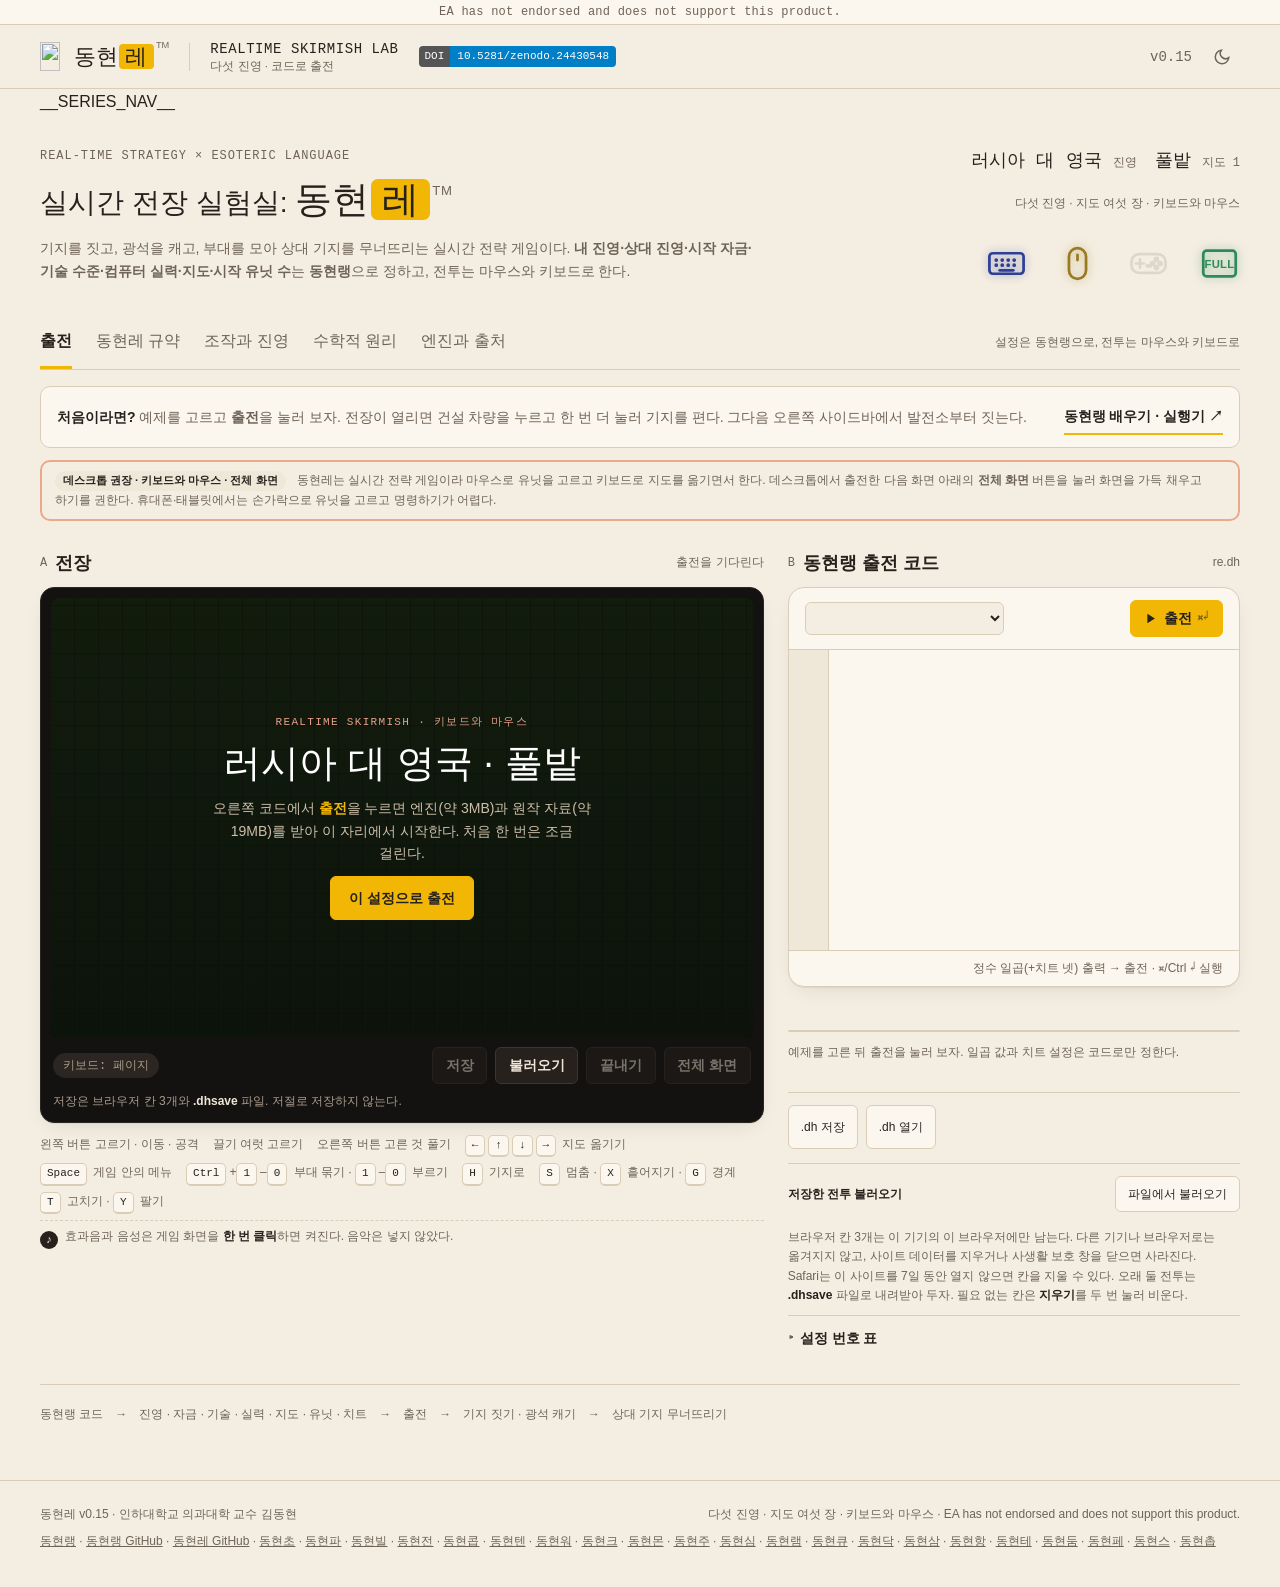
==== commit 1f30317f: "시리즈 띠에 동현촙을 더함(스물세 사이트) 23칸은 홀수라 데스크톱은 동현랭이 두 줄 높이, 실험실은 11열×2줄. 휴대폰은 두 열이고 동현랭이 두 칸. 바닥글 링크 끝에 동현촙을" ====
--- a/src/index.html
+++ b/src/index.html
@@ -296,7 +296,7 @@
     <aside class="maker-note"><span class="eyebrow">만든 사람</span><a class="sponsor-btn" href="https://github.com/sponsors/Raspberry-Kim" target="_blank" rel="noopener" aria-label="GitHub Sponsors로 동현랭 후원하기" title="GitHub Sponsors로 후원하기"><svg width="13" height="13" viewBox="0 0 16 16" fill="currentColor" aria-hidden="true"><path d="M7.655 14.916v-.001h-.002l-.006-.003-.018-.01a22.066 22.066 0 0 1-3.744-2.584C2.045 10.731 0 8.35 0 5.5 0 2.836 2.086 1 4.25 1 5.797 1 7.153 1.802 8 3.02 8.847 1.802 10.203 1 11.75 1 13.914 1 16 2.836 16 5.5c0 2.85-2.044 5.231-3.886 6.818a22.094 22.094 0 0 1-3.433 2.414 7.152 7.152 0 0 1-.31.17l-.018.01-.008.004a.75.75 0 0 1-.69 0Z"></path></svg>후원</a><p>인하대학교 의과대학 김동현 교수는 백신학·감염학을 연구한다. 명랑하고 따뜻한 개발을 지향한다.</p></aside>
   </section>
 </main>
-<footer><span>동현레 v0.15 · 인하대학교 의과대학 교수 김동현</span><span>다섯 진영 · 지도 여섯 장 · 키보드와 마우스 · EA has not endorsed and does not support this product.</span><span><a href="https://raspberry-kim.github.io/donghyun-lang/" target="_blank" rel="noopener">동현랭</a> · <a href="https://github.com/Raspberry-Kim/donghyun-lang" target="_blank" rel="noopener">동현랭 GitHub</a> · <a href="https://github.com/Raspberry-Kim/donghyun-lab19" target="_blank" rel="noopener">동현레 GitHub</a> · <a href="https://raspberry-kim.github.io/donghyun-lab1/" target="_blank" rel="noopener">동현초</a> · <a href="https://raspberry-kim.github.io/donghyun-lab2/" target="_blank" rel="noopener">동현파</a> · <a href="https://raspberry-kim.github.io/donghyun-lab3/" target="_blank" rel="noopener">동현빌</a> · <a href="https://raspberry-kim.github.io/donghyun-lab4/" target="_blank" rel="noopener">동현전</a> · <a href="https://raspberry-kim.github.io/donghyun-lab5/" target="_blank" rel="noopener">동현콥</a> · <a href="https://raspberry-kim.github.io/donghyun-lab6/" target="_blank" rel="noopener">동현텐</a> · <a href="https://raspberry-kim.github.io/donghyun-lab7/" target="_blank" rel="noopener">동현워</a> · <a href="https://raspberry-kim.github.io/donghyun-lab9/" target="_blank" rel="noopener">동현크</a> · <a href="https://raspberry-kim.github.io/donghyun-lab10/" target="_blank" rel="noopener">동현몬</a> · <a href="https://raspberry-kim.github.io/donghyun-lab11/" target="_blank" rel="noopener">동현주</a> · <a href="https://raspberry-kim.github.io/donghyun-lab12/" target="_blank" rel="noopener">동현심</a> · <a href="https://raspberry-kim.github.io/donghyun-lab13/" target="_blank" rel="noopener">동현램</a> · <a href="https://raspberry-kim.github.io/donghyun-lab14/" target="_blank" rel="noopener">동현큐</a> · <a href="https://raspberry-kim.github.io/donghyun-lab15/" target="_blank" rel="noopener">동현닥</a> · <a href="https://raspberry-kim.github.io/donghyun-lab16/" target="_blank" rel="noopener">동현삼</a> · <a href="https://raspberry-kim.github.io/donghyun-lab17/" target="_blank" rel="noopener">동현항</a> · <a href="https://raspberry-kim.github.io/donghyun-lab18/" target="_blank" rel="noopener">동현테</a> · <a href="https://raspberry-kim.github.io/donghyun-lab8/" target="_blank" rel="noopener">동현둠</a> · <a href="https://raspberry-kim.github.io/donghyun-lab20/" target="_blank" rel="noopener">동현페</a> · <a href="https://raspberry-kim.github.io/donghyun-lab21/" target="_blank" rel="noopener">동현스</a></span></footer>
+<footer><span>동현레 v0.15 · 인하대학교 의과대학 교수 김동현</span><span>다섯 진영 · 지도 여섯 장 · 키보드와 마우스 · EA has not endorsed and does not support this product.</span><span><a href="https://raspberry-kim.github.io/donghyun-lang/" target="_blank" rel="noopener">동현랭</a> · <a href="https://github.com/Raspberry-Kim/donghyun-lang" target="_blank" rel="noopener">동현랭 GitHub</a> · <a href="https://github.com/Raspberry-Kim/donghyun-lab19" target="_blank" rel="noopener">동현레 GitHub</a> · <a href="https://raspberry-kim.github.io/donghyun-lab1/" target="_blank" rel="noopener">동현초</a> · <a href="https://raspberry-kim.github.io/donghyun-lab2/" target="_blank" rel="noopener">동현파</a> · <a href="https://raspberry-kim.github.io/donghyun-lab3/" target="_blank" rel="noopener">동현빌</a> · <a href="https://raspberry-kim.github.io/donghyun-lab4/" target="_blank" rel="noopener">동현전</a> · <a href="https://raspberry-kim.github.io/donghyun-lab5/" target="_blank" rel="noopener">동현콥</a> · <a href="https://raspberry-kim.github.io/donghyun-lab6/" target="_blank" rel="noopener">동현텐</a> · <a href="https://raspberry-kim.github.io/donghyun-lab7/" target="_blank" rel="noopener">동현워</a> · <a href="https://raspberry-kim.github.io/donghyun-lab9/" target="_blank" rel="noopener">동현크</a> · <a href="https://raspberry-kim.github.io/donghyun-lab10/" target="_blank" rel="noopener">동현몬</a> · <a href="https://raspberry-kim.github.io/donghyun-lab11/" target="_blank" rel="noopener">동현주</a> · <a href="https://raspberry-kim.github.io/donghyun-lab12/" target="_blank" rel="noopener">동현심</a> · <a href="https://raspberry-kim.github.io/donghyun-lab13/" target="_blank" rel="noopener">동현램</a> · <a href="https://raspberry-kim.github.io/donghyun-lab14/" target="_blank" rel="noopener">동현큐</a> · <a href="https://raspberry-kim.github.io/donghyun-lab15/" target="_blank" rel="noopener">동현닥</a> · <a href="https://raspberry-kim.github.io/donghyun-lab16/" target="_blank" rel="noopener">동현삼</a> · <a href="https://raspberry-kim.github.io/donghyun-lab17/" target="_blank" rel="noopener">동현항</a> · <a href="https://raspberry-kim.github.io/donghyun-lab18/" target="_blank" rel="noopener">동현테</a> · <a href="https://raspberry-kim.github.io/donghyun-lab8/" target="_blank" rel="noopener">동현둠</a> · <a href="https://raspberry-kim.github.io/donghyun-lab20/" target="_blank" rel="noopener">동현페</a> · <a href="https://raspberry-kim.github.io/donghyun-lab21/" target="_blank" rel="noopener">동현스</a> · <a href="https://raspberry-kim.github.io/donghyun-lab22/" target="_blank" rel="noopener">동현촙</a></span></footer>
 <script src="./app.js"></script>
 <script>
 /* 입력 표식 풍선 도움말 */
--- a/src/style.css
+++ b/src/style.css
@@ -320,6 +320,21 @@
  .series-strip .series-links:has(.series-item:nth-child(22):last-child){grid-template-columns:repeat(2,minmax(0,1fr));grid-template-rows:none}
 }
 
+/* SERIES-23: 데스크톱은 동현랭 두 줄 높이 + 22실험실 11열×2줄. 모바일은 기존 홀수 규칙. */
+@media(min-width:781px){
+ .series-strip .series-links:has(.series-item:nth-child(23):last-child){grid-template-columns:repeat(12,minmax(0,1fr));grid-template-rows:repeat(2,1fr);grid-auto-flow:row;min-width:0}
+ .series-strip .series-links:has(.series-item:nth-child(23):last-child) .series-item[data-series="lang"]{grid-column:auto;grid-row:span 2;align-items:center;text-align:center}
+ .series-strip .series-links:has(.series-item:nth-child(23):last-child) .series-item[data-series="lang"] .series-name{font-size:19px}
+ .series-strip .series-links:has(.series-item:nth-child(23):last-child) .series-note{white-space:normal}
+}
+@media(min-width:781px) and (max-width:980px){
+ .series-strip .series-links:has(.series-item:nth-child(23):last-child) .series-item[data-series="lang"] .series-name{font-size:16px}
+}
+@media(max-width:780px){
+ .series-strip .series-links:has(.series-item:nth-child(23):last-child){grid-template-columns:repeat(2,minmax(0,1fr));grid-template-rows:none}
+ .series-strip .series-links:has(.series-item:nth-child(23):last-child) .series-item[data-series="lang"]{grid-column:span 2;grid-row:auto}
+}
+
 
 /* 수학적 원리 */
 .math-grid{display:grid;grid-template-columns:repeat(2,minmax(0,1fr));gap:4px 40px;margin-top:8px}
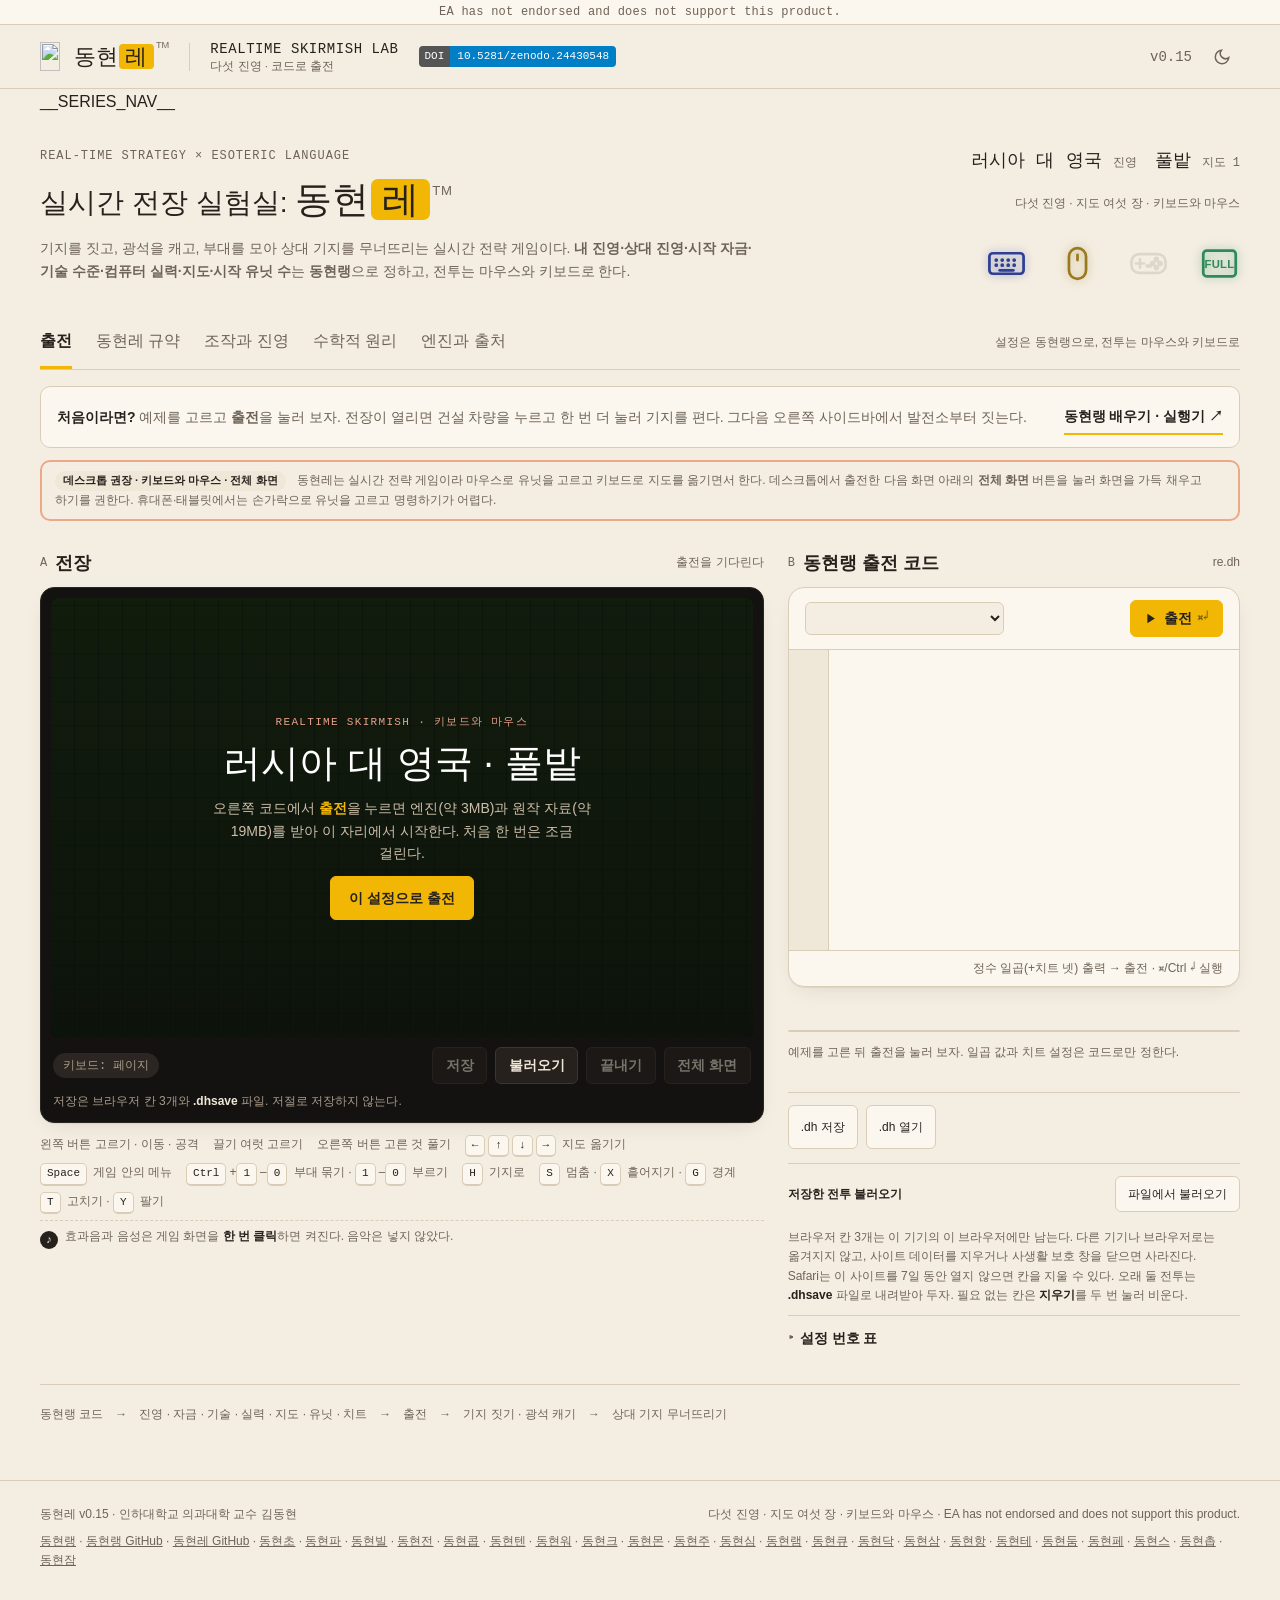
==== commit 8d14489a: "시리즈 띠에 동현잠을 더함(스물네 사이트) 24칸은 짝수라 모두 같은 크기. 데스크톱 12열×2줄, 휴대폰 두 열. 바닥글 링크 끝에 동현잠을 더함. 판 번호·기존 태그·게임 규칙" ====
--- a/src/index.html
+++ b/src/index.html
@@ -296,7 +296,7 @@
     <aside class="maker-note"><span class="eyebrow">만든 사람</span><a class="sponsor-btn" href="https://github.com/sponsors/Raspberry-Kim" target="_blank" rel="noopener" aria-label="GitHub Sponsors로 동현랭 후원하기" title="GitHub Sponsors로 후원하기"><svg width="13" height="13" viewBox="0 0 16 16" fill="currentColor" aria-hidden="true"><path d="M7.655 14.916v-.001h-.002l-.006-.003-.018-.01a22.066 22.066 0 0 1-3.744-2.584C2.045 10.731 0 8.35 0 5.5 0 2.836 2.086 1 4.25 1 5.797 1 7.153 1.802 8 3.02 8.847 1.802 10.203 1 11.75 1 13.914 1 16 2.836 16 5.5c0 2.85-2.044 5.231-3.886 6.818a22.094 22.094 0 0 1-3.433 2.414 7.152 7.152 0 0 1-.31.17l-.018.01-.008.004a.75.75 0 0 1-.69 0Z"></path></svg>후원</a><p>인하대학교 의과대학 김동현 교수는 백신학·감염학을 연구한다. 명랑하고 따뜻한 개발을 지향한다.</p></aside>
   </section>
 </main>
-<footer><span>동현레 v0.15 · 인하대학교 의과대학 교수 김동현</span><span>다섯 진영 · 지도 여섯 장 · 키보드와 마우스 · EA has not endorsed and does not support this product.</span><span><a href="https://raspberry-kim.github.io/donghyun-lang/" target="_blank" rel="noopener">동현랭</a> · <a href="https://github.com/Raspberry-Kim/donghyun-lang" target="_blank" rel="noopener">동현랭 GitHub</a> · <a href="https://github.com/Raspberry-Kim/donghyun-lab19" target="_blank" rel="noopener">동현레 GitHub</a> · <a href="https://raspberry-kim.github.io/donghyun-lab1/" target="_blank" rel="noopener">동현초</a> · <a href="https://raspberry-kim.github.io/donghyun-lab2/" target="_blank" rel="noopener">동현파</a> · <a href="https://raspberry-kim.github.io/donghyun-lab3/" target="_blank" rel="noopener">동현빌</a> · <a href="https://raspberry-kim.github.io/donghyun-lab4/" target="_blank" rel="noopener">동현전</a> · <a href="https://raspberry-kim.github.io/donghyun-lab5/" target="_blank" rel="noopener">동현콥</a> · <a href="https://raspberry-kim.github.io/donghyun-lab6/" target="_blank" rel="noopener">동현텐</a> · <a href="https://raspberry-kim.github.io/donghyun-lab7/" target="_blank" rel="noopener">동현워</a> · <a href="https://raspberry-kim.github.io/donghyun-lab9/" target="_blank" rel="noopener">동현크</a> · <a href="https://raspberry-kim.github.io/donghyun-lab10/" target="_blank" rel="noopener">동현몬</a> · <a href="https://raspberry-kim.github.io/donghyun-lab11/" target="_blank" rel="noopener">동현주</a> · <a href="https://raspberry-kim.github.io/donghyun-lab12/" target="_blank" rel="noopener">동현심</a> · <a href="https://raspberry-kim.github.io/donghyun-lab13/" target="_blank" rel="noopener">동현램</a> · <a href="https://raspberry-kim.github.io/donghyun-lab14/" target="_blank" rel="noopener">동현큐</a> · <a href="https://raspberry-kim.github.io/donghyun-lab15/" target="_blank" rel="noopener">동현닥</a> · <a href="https://raspberry-kim.github.io/donghyun-lab16/" target="_blank" rel="noopener">동현삼</a> · <a href="https://raspberry-kim.github.io/donghyun-lab17/" target="_blank" rel="noopener">동현항</a> · <a href="https://raspberry-kim.github.io/donghyun-lab18/" target="_blank" rel="noopener">동현테</a> · <a href="https://raspberry-kim.github.io/donghyun-lab8/" target="_blank" rel="noopener">동현둠</a> · <a href="https://raspberry-kim.github.io/donghyun-lab20/" target="_blank" rel="noopener">동현페</a> · <a href="https://raspberry-kim.github.io/donghyun-lab21/" target="_blank" rel="noopener">동현스</a> · <a href="https://raspberry-kim.github.io/donghyun-lab22/" target="_blank" rel="noopener">동현촙</a></span></footer>
+<footer><span>동현레 v0.15 · 인하대학교 의과대학 교수 김동현</span><span>다섯 진영 · 지도 여섯 장 · 키보드와 마우스 · EA has not endorsed and does not support this product.</span><span><a href="https://raspberry-kim.github.io/donghyun-lang/" target="_blank" rel="noopener">동현랭</a> · <a href="https://github.com/Raspberry-Kim/donghyun-lang" target="_blank" rel="noopener">동현랭 GitHub</a> · <a href="https://github.com/Raspberry-Kim/donghyun-lab19" target="_blank" rel="noopener">동현레 GitHub</a> · <a href="https://raspberry-kim.github.io/donghyun-lab1/" target="_blank" rel="noopener">동현초</a> · <a href="https://raspberry-kim.github.io/donghyun-lab2/" target="_blank" rel="noopener">동현파</a> · <a href="https://raspberry-kim.github.io/donghyun-lab3/" target="_blank" rel="noopener">동현빌</a> · <a href="https://raspberry-kim.github.io/donghyun-lab4/" target="_blank" rel="noopener">동현전</a> · <a href="https://raspberry-kim.github.io/donghyun-lab5/" target="_blank" rel="noopener">동현콥</a> · <a href="https://raspberry-kim.github.io/donghyun-lab6/" target="_blank" rel="noopener">동현텐</a> · <a href="https://raspberry-kim.github.io/donghyun-lab7/" target="_blank" rel="noopener">동현워</a> · <a href="https://raspberry-kim.github.io/donghyun-lab9/" target="_blank" rel="noopener">동현크</a> · <a href="https://raspberry-kim.github.io/donghyun-lab10/" target="_blank" rel="noopener">동현몬</a> · <a href="https://raspberry-kim.github.io/donghyun-lab11/" target="_blank" rel="noopener">동현주</a> · <a href="https://raspberry-kim.github.io/donghyun-lab12/" target="_blank" rel="noopener">동현심</a> · <a href="https://raspberry-kim.github.io/donghyun-lab13/" target="_blank" rel="noopener">동현램</a> · <a href="https://raspberry-kim.github.io/donghyun-lab14/" target="_blank" rel="noopener">동현큐</a> · <a href="https://raspberry-kim.github.io/donghyun-lab15/" target="_blank" rel="noopener">동현닥</a> · <a href="https://raspberry-kim.github.io/donghyun-lab16/" target="_blank" rel="noopener">동현삼</a> · <a href="https://raspberry-kim.github.io/donghyun-lab17/" target="_blank" rel="noopener">동현항</a> · <a href="https://raspberry-kim.github.io/donghyun-lab18/" target="_blank" rel="noopener">동현테</a> · <a href="https://raspberry-kim.github.io/donghyun-lab8/" target="_blank" rel="noopener">동현둠</a> · <a href="https://raspberry-kim.github.io/donghyun-lab20/" target="_blank" rel="noopener">동현페</a> · <a href="https://raspberry-kim.github.io/donghyun-lab21/" target="_blank" rel="noopener">동현스</a> · <a href="https://raspberry-kim.github.io/donghyun-lab22/" target="_blank" rel="noopener">동현촙</a> · <a href="https://raspberry-kim.github.io/donghyun-lab23/" target="_blank" rel="noopener">동현잠</a></span></footer>
 <script src="./app.js"></script>
 <script>
 /* 입력 표식 풍선 도움말 */
--- a/src/style.css
+++ b/src/style.css
@@ -335,6 +335,15 @@
  .series-strip .series-links:has(.series-item:nth-child(23):last-child) .series-item[data-series="lang"]{grid-column:span 2;grid-row:auto}
 }
 
+/* SERIES-24: 24칸(동현랭 + 23실험실)은 짝수라 모두 같은 크기. 데스크톱 12열×2줄, 휴대폰 두 열. */
+@media(min-width:781px){
+ .series-strip .series-links:has(.series-item:nth-child(24):last-child){grid-template-columns:repeat(12,minmax(0,1fr));grid-template-rows:repeat(2,1fr);grid-auto-flow:row;min-width:0}
+ .series-strip .series-links:has(.series-item:nth-child(24):last-child) .series-note{white-space:normal}
+}
+@media(max-width:780px){
+ .series-strip .series-links:has(.series-item:nth-child(24):last-child){grid-template-columns:repeat(2,minmax(0,1fr));grid-template-rows:none}
+}
+
 
 /* 수학적 원리 */
 .math-grid{display:grid;grid-template-columns:repeat(2,minmax(0,1fr));gap:4px 40px;margin-top:8px}
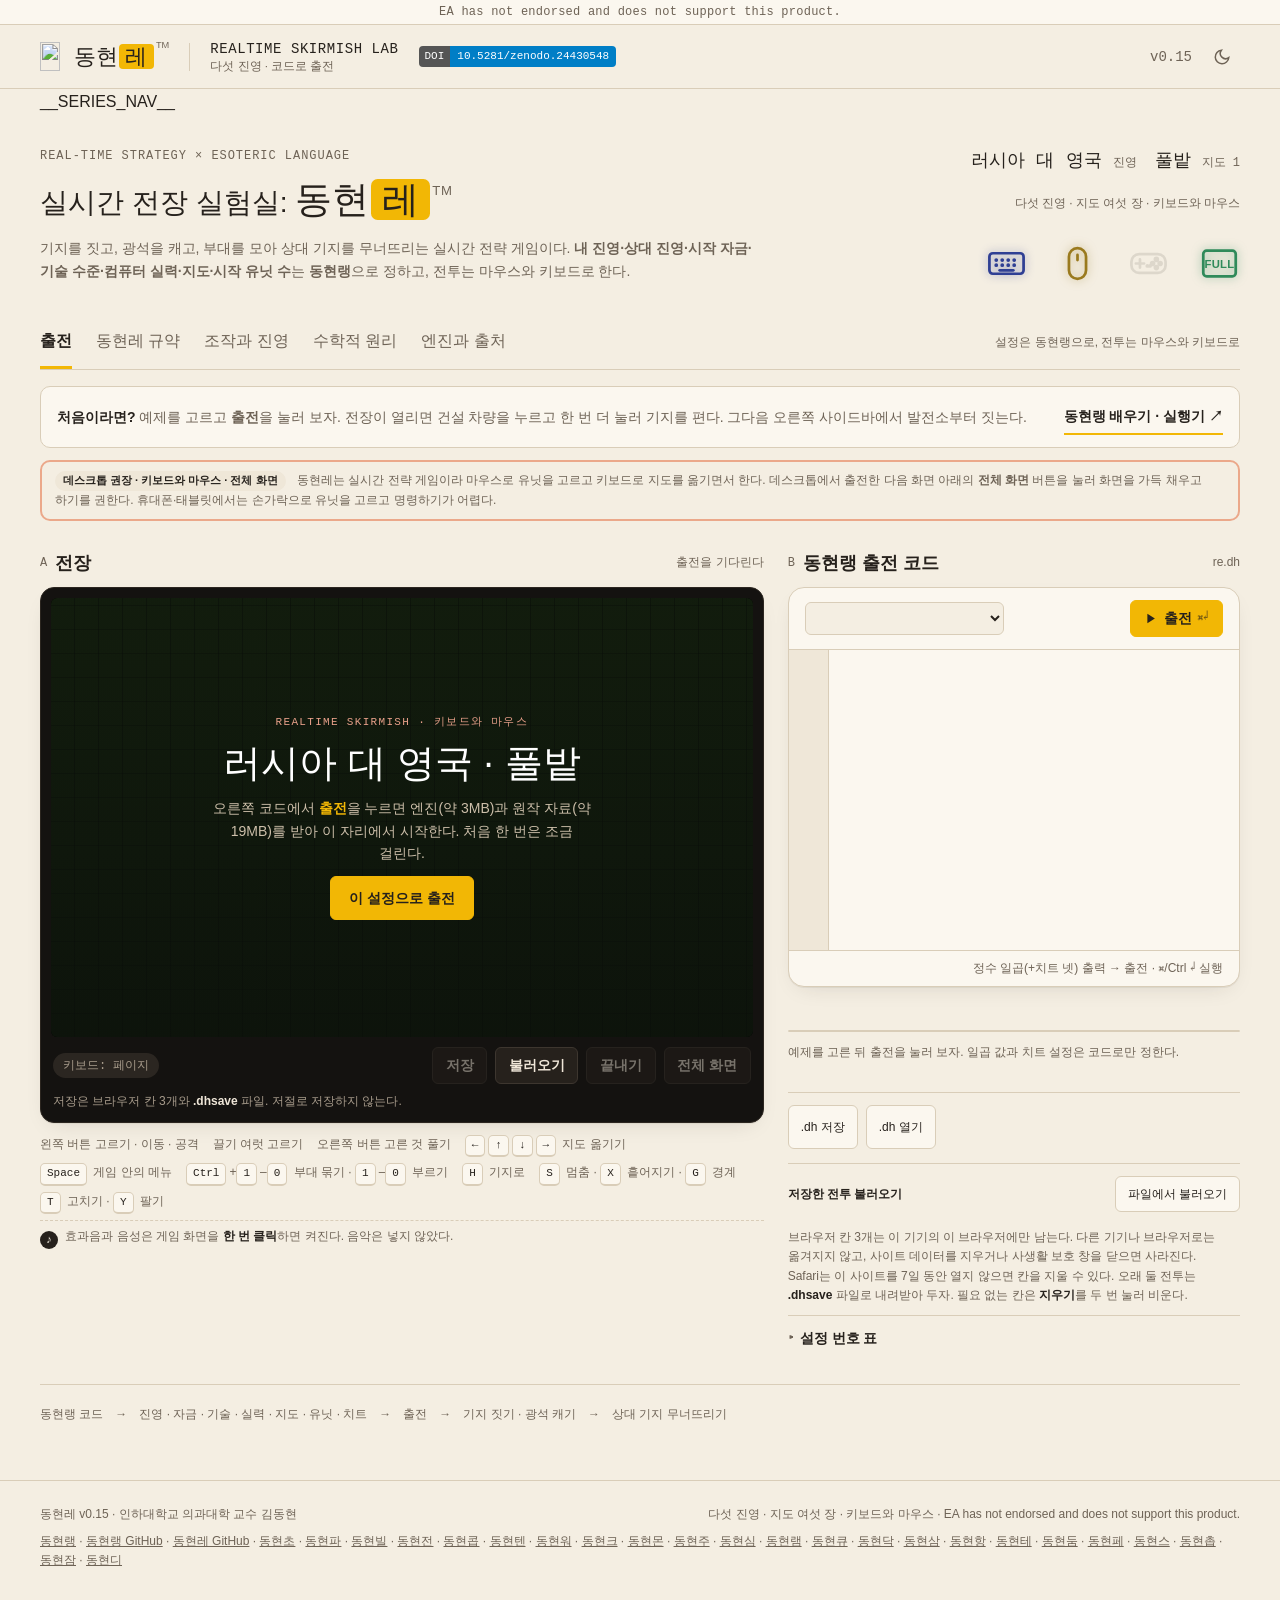
==== commit 6d462e9e: "시리즈 띠에 동현디를 더함(스물다섯 사이트) 25칸은 홀수라 데스크톱은 동현랭이 두 줄 높이, 실험실은 12열×2줄. 휴대폰은 두 열이고 동현랭이 두 칸. 바닥글 링크 끝에 동현디" ====
--- a/src/index.html
+++ b/src/index.html
@@ -296,7 +296,7 @@
     <aside class="maker-note"><span class="eyebrow">만든 사람</span><a class="sponsor-btn" href="https://github.com/sponsors/Raspberry-Kim" target="_blank" rel="noopener" aria-label="GitHub Sponsors로 동현랭 후원하기" title="GitHub Sponsors로 후원하기"><svg width="13" height="13" viewBox="0 0 16 16" fill="currentColor" aria-hidden="true"><path d="M7.655 14.916v-.001h-.002l-.006-.003-.018-.01a22.066 22.066 0 0 1-3.744-2.584C2.045 10.731 0 8.35 0 5.5 0 2.836 2.086 1 4.25 1 5.797 1 7.153 1.802 8 3.02 8.847 1.802 10.203 1 11.75 1 13.914 1 16 2.836 16 5.5c0 2.85-2.044 5.231-3.886 6.818a22.094 22.094 0 0 1-3.433 2.414 7.152 7.152 0 0 1-.31.17l-.018.01-.008.004a.75.75 0 0 1-.69 0Z"></path></svg>후원</a><p>인하대학교 의과대학 김동현 교수는 백신학·감염학을 연구한다. 명랑하고 따뜻한 개발을 지향한다.</p></aside>
   </section>
 </main>
-<footer><span>동현레 v0.15 · 인하대학교 의과대학 교수 김동현</span><span>다섯 진영 · 지도 여섯 장 · 키보드와 마우스 · EA has not endorsed and does not support this product.</span><span><a href="https://raspberry-kim.github.io/donghyun-lang/" target="_blank" rel="noopener">동현랭</a> · <a href="https://github.com/Raspberry-Kim/donghyun-lang" target="_blank" rel="noopener">동현랭 GitHub</a> · <a href="https://github.com/Raspberry-Kim/donghyun-lab19" target="_blank" rel="noopener">동현레 GitHub</a> · <a href="https://raspberry-kim.github.io/donghyun-lab1/" target="_blank" rel="noopener">동현초</a> · <a href="https://raspberry-kim.github.io/donghyun-lab2/" target="_blank" rel="noopener">동현파</a> · <a href="https://raspberry-kim.github.io/donghyun-lab3/" target="_blank" rel="noopener">동현빌</a> · <a href="https://raspberry-kim.github.io/donghyun-lab4/" target="_blank" rel="noopener">동현전</a> · <a href="https://raspberry-kim.github.io/donghyun-lab5/" target="_blank" rel="noopener">동현콥</a> · <a href="https://raspberry-kim.github.io/donghyun-lab6/" target="_blank" rel="noopener">동현텐</a> · <a href="https://raspberry-kim.github.io/donghyun-lab7/" target="_blank" rel="noopener">동현워</a> · <a href="https://raspberry-kim.github.io/donghyun-lab9/" target="_blank" rel="noopener">동현크</a> · <a href="https://raspberry-kim.github.io/donghyun-lab10/" target="_blank" rel="noopener">동현몬</a> · <a href="https://raspberry-kim.github.io/donghyun-lab11/" target="_blank" rel="noopener">동현주</a> · <a href="https://raspberry-kim.github.io/donghyun-lab12/" target="_blank" rel="noopener">동현심</a> · <a href="https://raspberry-kim.github.io/donghyun-lab13/" target="_blank" rel="noopener">동현램</a> · <a href="https://raspberry-kim.github.io/donghyun-lab14/" target="_blank" rel="noopener">동현큐</a> · <a href="https://raspberry-kim.github.io/donghyun-lab15/" target="_blank" rel="noopener">동현닥</a> · <a href="https://raspberry-kim.github.io/donghyun-lab16/" target="_blank" rel="noopener">동현삼</a> · <a href="https://raspberry-kim.github.io/donghyun-lab17/" target="_blank" rel="noopener">동현항</a> · <a href="https://raspberry-kim.github.io/donghyun-lab18/" target="_blank" rel="noopener">동현테</a> · <a href="https://raspberry-kim.github.io/donghyun-lab8/" target="_blank" rel="noopener">동현둠</a> · <a href="https://raspberry-kim.github.io/donghyun-lab20/" target="_blank" rel="noopener">동현페</a> · <a href="https://raspberry-kim.github.io/donghyun-lab21/" target="_blank" rel="noopener">동현스</a> · <a href="https://raspberry-kim.github.io/donghyun-lab22/" target="_blank" rel="noopener">동현촙</a> · <a href="https://raspberry-kim.github.io/donghyun-lab23/" target="_blank" rel="noopener">동현잠</a></span></footer>
+<footer><span>동현레 v0.15 · 인하대학교 의과대학 교수 김동현</span><span>다섯 진영 · 지도 여섯 장 · 키보드와 마우스 · EA has not endorsed and does not support this product.</span><span><a href="https://raspberry-kim.github.io/donghyun-lang/" target="_blank" rel="noopener">동현랭</a> · <a href="https://github.com/Raspberry-Kim/donghyun-lang" target="_blank" rel="noopener">동현랭 GitHub</a> · <a href="https://github.com/Raspberry-Kim/donghyun-lab19" target="_blank" rel="noopener">동현레 GitHub</a> · <a href="https://raspberry-kim.github.io/donghyun-lab1/" target="_blank" rel="noopener">동현초</a> · <a href="https://raspberry-kim.github.io/donghyun-lab2/" target="_blank" rel="noopener">동현파</a> · <a href="https://raspberry-kim.github.io/donghyun-lab3/" target="_blank" rel="noopener">동현빌</a> · <a href="https://raspberry-kim.github.io/donghyun-lab4/" target="_blank" rel="noopener">동현전</a> · <a href="https://raspberry-kim.github.io/donghyun-lab5/" target="_blank" rel="noopener">동현콥</a> · <a href="https://raspberry-kim.github.io/donghyun-lab6/" target="_blank" rel="noopener">동현텐</a> · <a href="https://raspberry-kim.github.io/donghyun-lab7/" target="_blank" rel="noopener">동현워</a> · <a href="https://raspberry-kim.github.io/donghyun-lab9/" target="_blank" rel="noopener">동현크</a> · <a href="https://raspberry-kim.github.io/donghyun-lab10/" target="_blank" rel="noopener">동현몬</a> · <a href="https://raspberry-kim.github.io/donghyun-lab11/" target="_blank" rel="noopener">동현주</a> · <a href="https://raspberry-kim.github.io/donghyun-lab12/" target="_blank" rel="noopener">동현심</a> · <a href="https://raspberry-kim.github.io/donghyun-lab13/" target="_blank" rel="noopener">동현램</a> · <a href="https://raspberry-kim.github.io/donghyun-lab14/" target="_blank" rel="noopener">동현큐</a> · <a href="https://raspberry-kim.github.io/donghyun-lab15/" target="_blank" rel="noopener">동현닥</a> · <a href="https://raspberry-kim.github.io/donghyun-lab16/" target="_blank" rel="noopener">동현삼</a> · <a href="https://raspberry-kim.github.io/donghyun-lab17/" target="_blank" rel="noopener">동현항</a> · <a href="https://raspberry-kim.github.io/donghyun-lab18/" target="_blank" rel="noopener">동현테</a> · <a href="https://raspberry-kim.github.io/donghyun-lab8/" target="_blank" rel="noopener">동현둠</a> · <a href="https://raspberry-kim.github.io/donghyun-lab20/" target="_blank" rel="noopener">동현페</a> · <a href="https://raspberry-kim.github.io/donghyun-lab21/" target="_blank" rel="noopener">동현스</a> · <a href="https://raspberry-kim.github.io/donghyun-lab22/" target="_blank" rel="noopener">동현촙</a> · <a href="https://raspberry-kim.github.io/donghyun-lab23/" target="_blank" rel="noopener">동현잠</a> · <a href="https://raspberry-kim.github.io/donghyun-lab24/" target="_blank" rel="noopener">동현디</a></span></footer>
 <script src="./app.js"></script>
 <script>
 /* 입력 표식 풍선 도움말 */
--- a/src/style.css
+++ b/src/style.css
@@ -344,6 +344,24 @@
  .series-strip .series-links:has(.series-item:nth-child(24):last-child){grid-template-columns:repeat(2,minmax(0,1fr));grid-template-rows:none}
 }
 
+/* SERIES-25: 데스크톱은 동현랭 두 줄 높이 + 24실험실 12열×2줄. 모바일은 기존 홀수 규칙. */
+@media(min-width:781px){
+ .series-strip .series-links:has(.series-item:nth-child(25):last-child){grid-template-columns:repeat(13,minmax(0,1fr));grid-template-rows:repeat(2,1fr);grid-auto-flow:row;min-width:0}
+ .series-strip .series-links:has(.series-item:nth-child(25):last-child) .series-item[data-series="lang"]{grid-column:auto;grid-row:span 2;align-items:center;text-align:center}
+ .series-strip .series-links:has(.series-item:nth-child(25):last-child) .series-item[data-series="lang"] .series-name{font-size:19px}
+ .series-strip .series-links:has(.series-item:nth-child(25):last-child) .series-note{white-space:normal;word-break:keep-all}
+}
+@media(min-width:781px) and (max-width:980px){
+ .series-strip .series-links:has(.series-item:nth-child(25):last-child) .series-item[data-series="lang"] .series-name{font-size:16px}
+}
+@media(min-width:781px) and (max-width:840px){
+ .series-strip .series-links:has(.series-item:nth-child(25):last-child) .series-name,.series-strip .series-links:has(.series-item:nth-child(25):last-child) .series-item[data-series="lang"] .series-name{font-size:14px}
+}
+@media(max-width:780px){
+ .series-strip .series-links:has(.series-item:nth-child(25):last-child){grid-template-columns:repeat(2,minmax(0,1fr));grid-template-rows:none}
+ .series-strip .series-links:has(.series-item:nth-child(25):last-child) .series-item[data-series="lang"]{grid-column:span 2;grid-row:auto}
+}
+
 
 /* 수학적 원리 */
 .math-grid{display:grid;grid-template-columns:repeat(2,minmax(0,1fr));gap:4px 40px;margin-top:8px}
